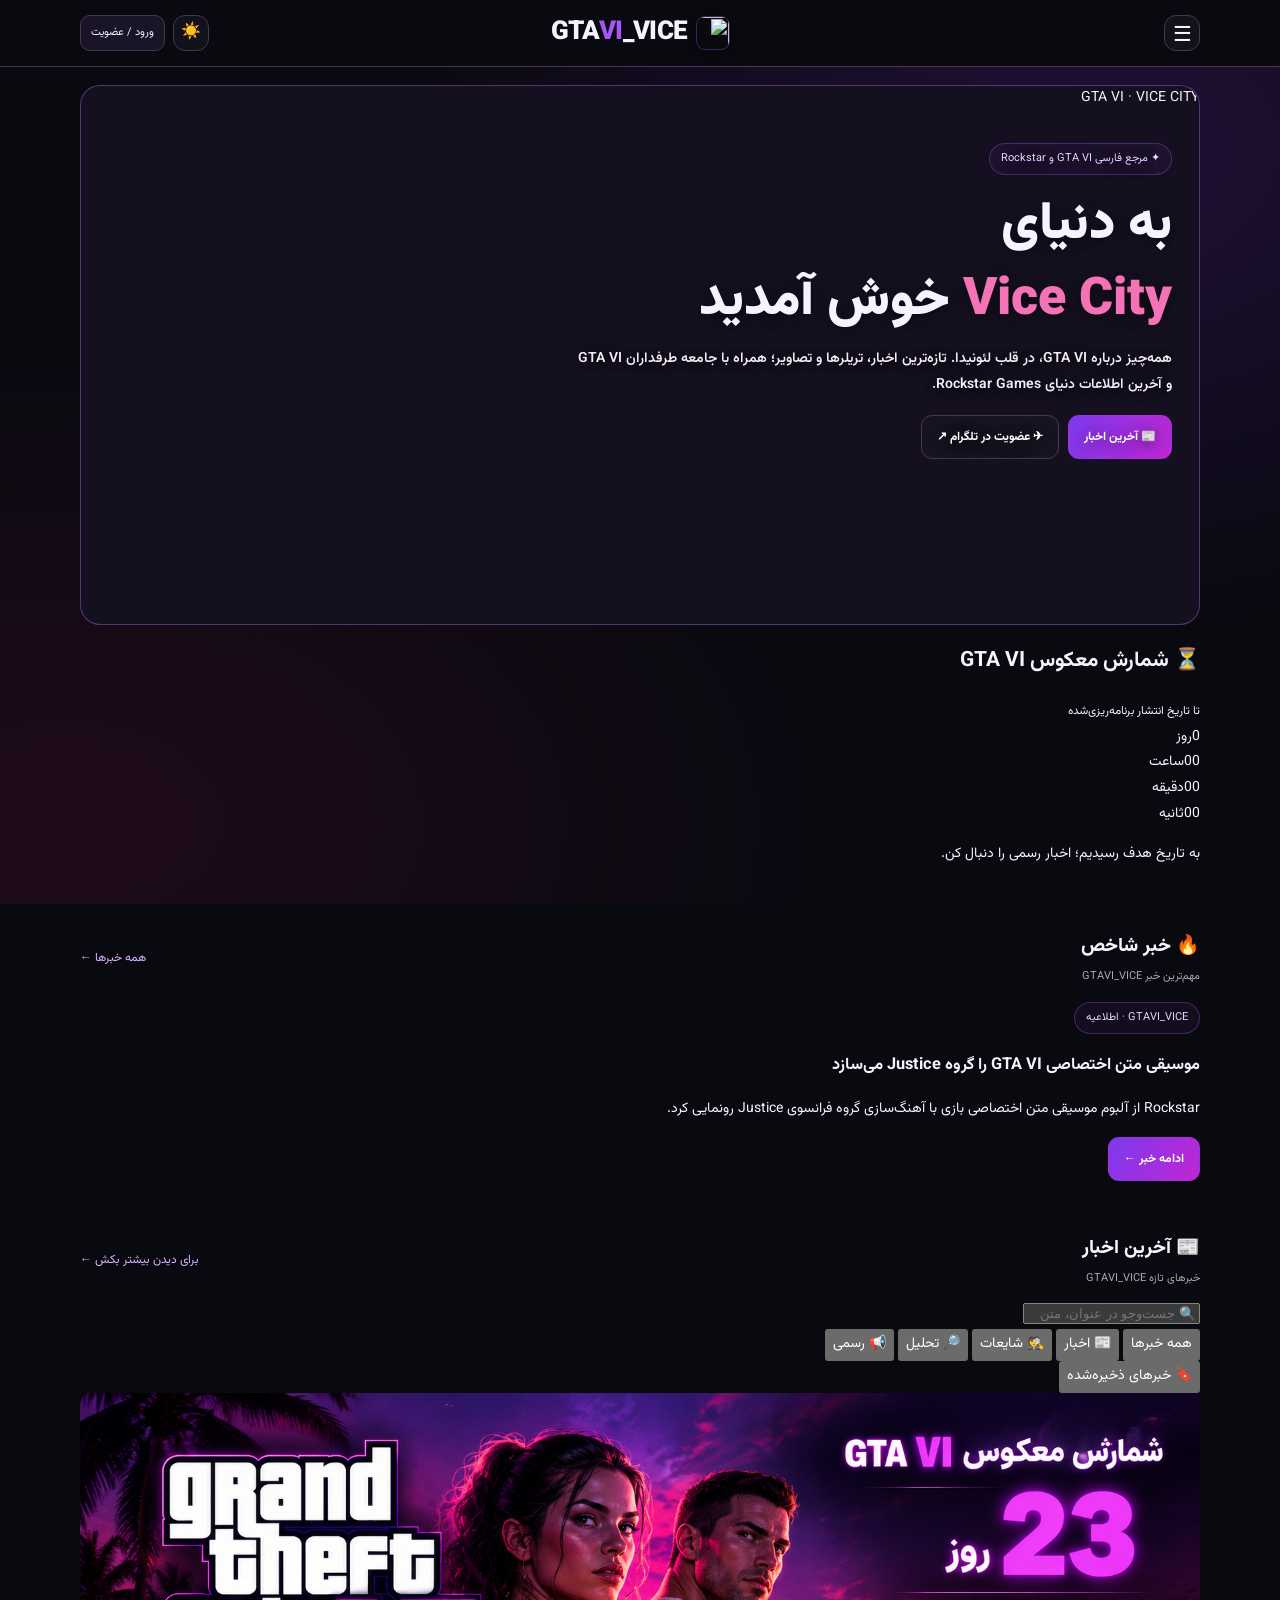
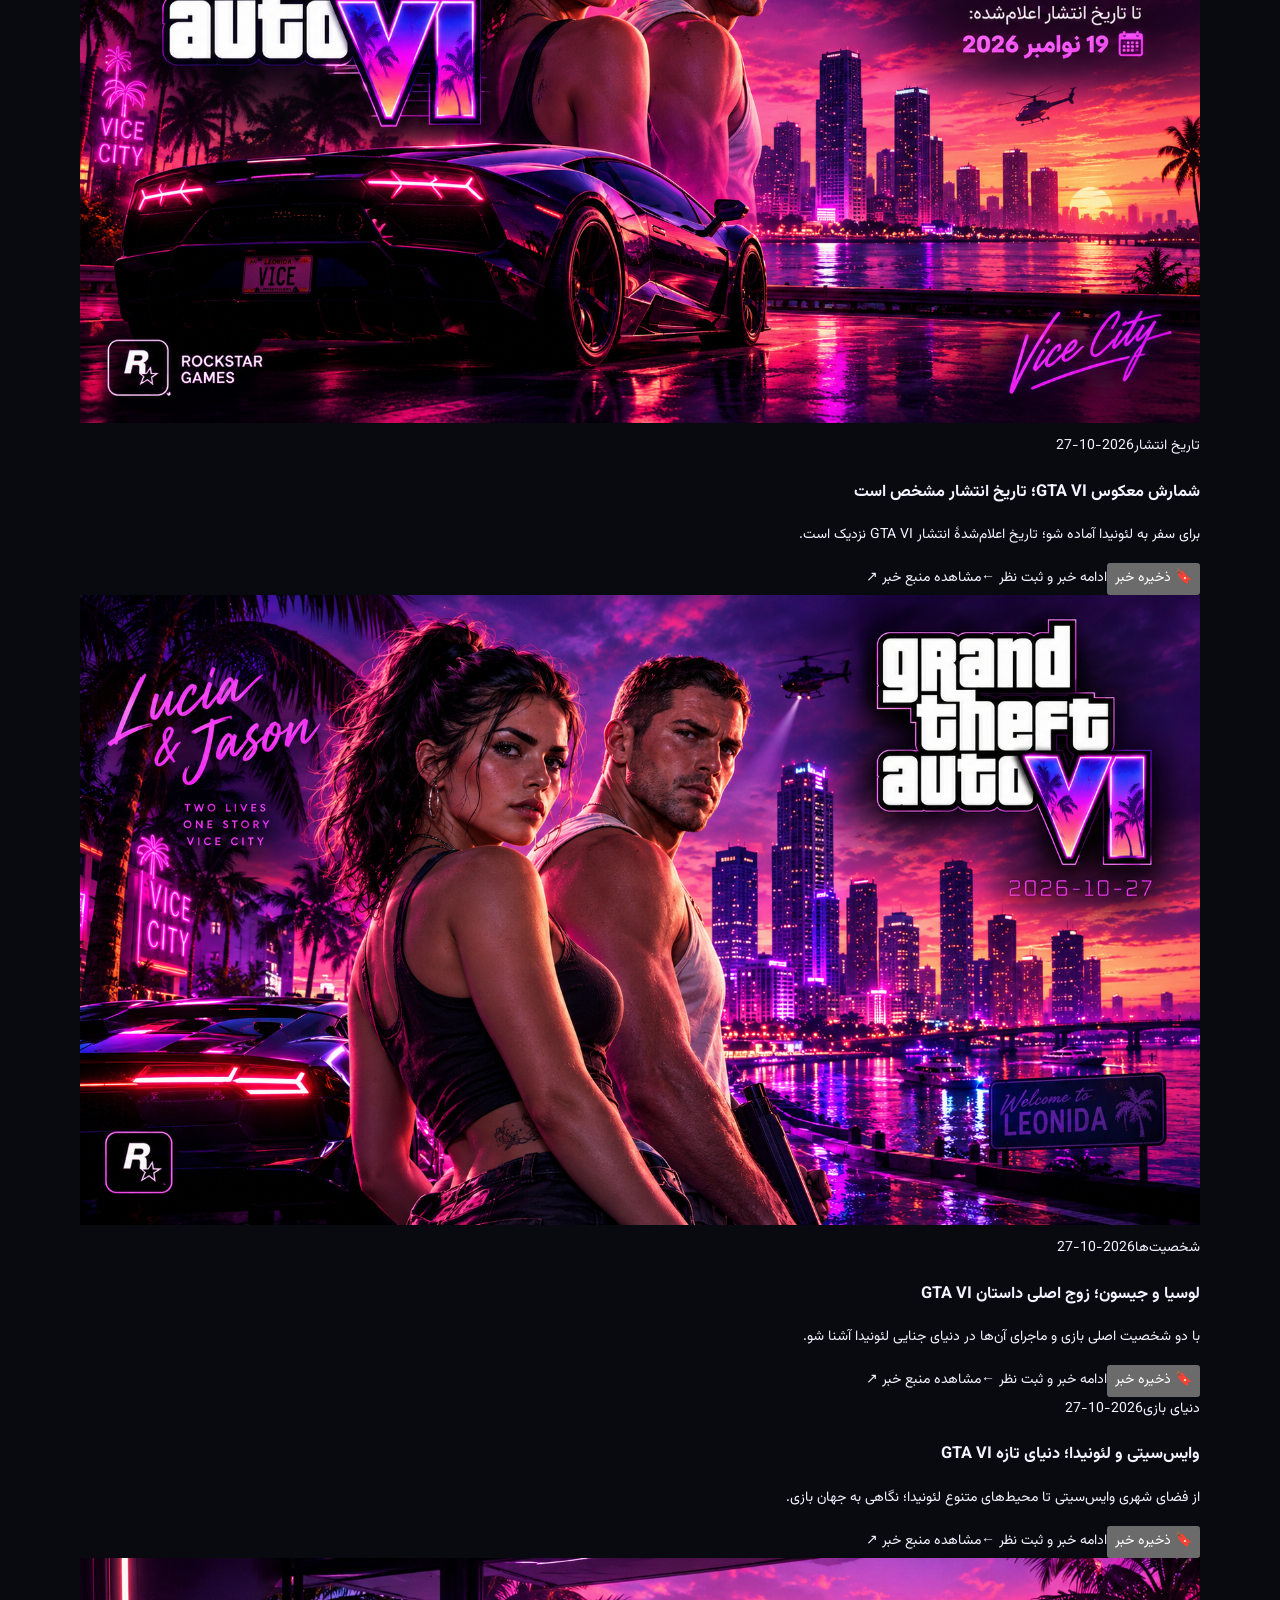
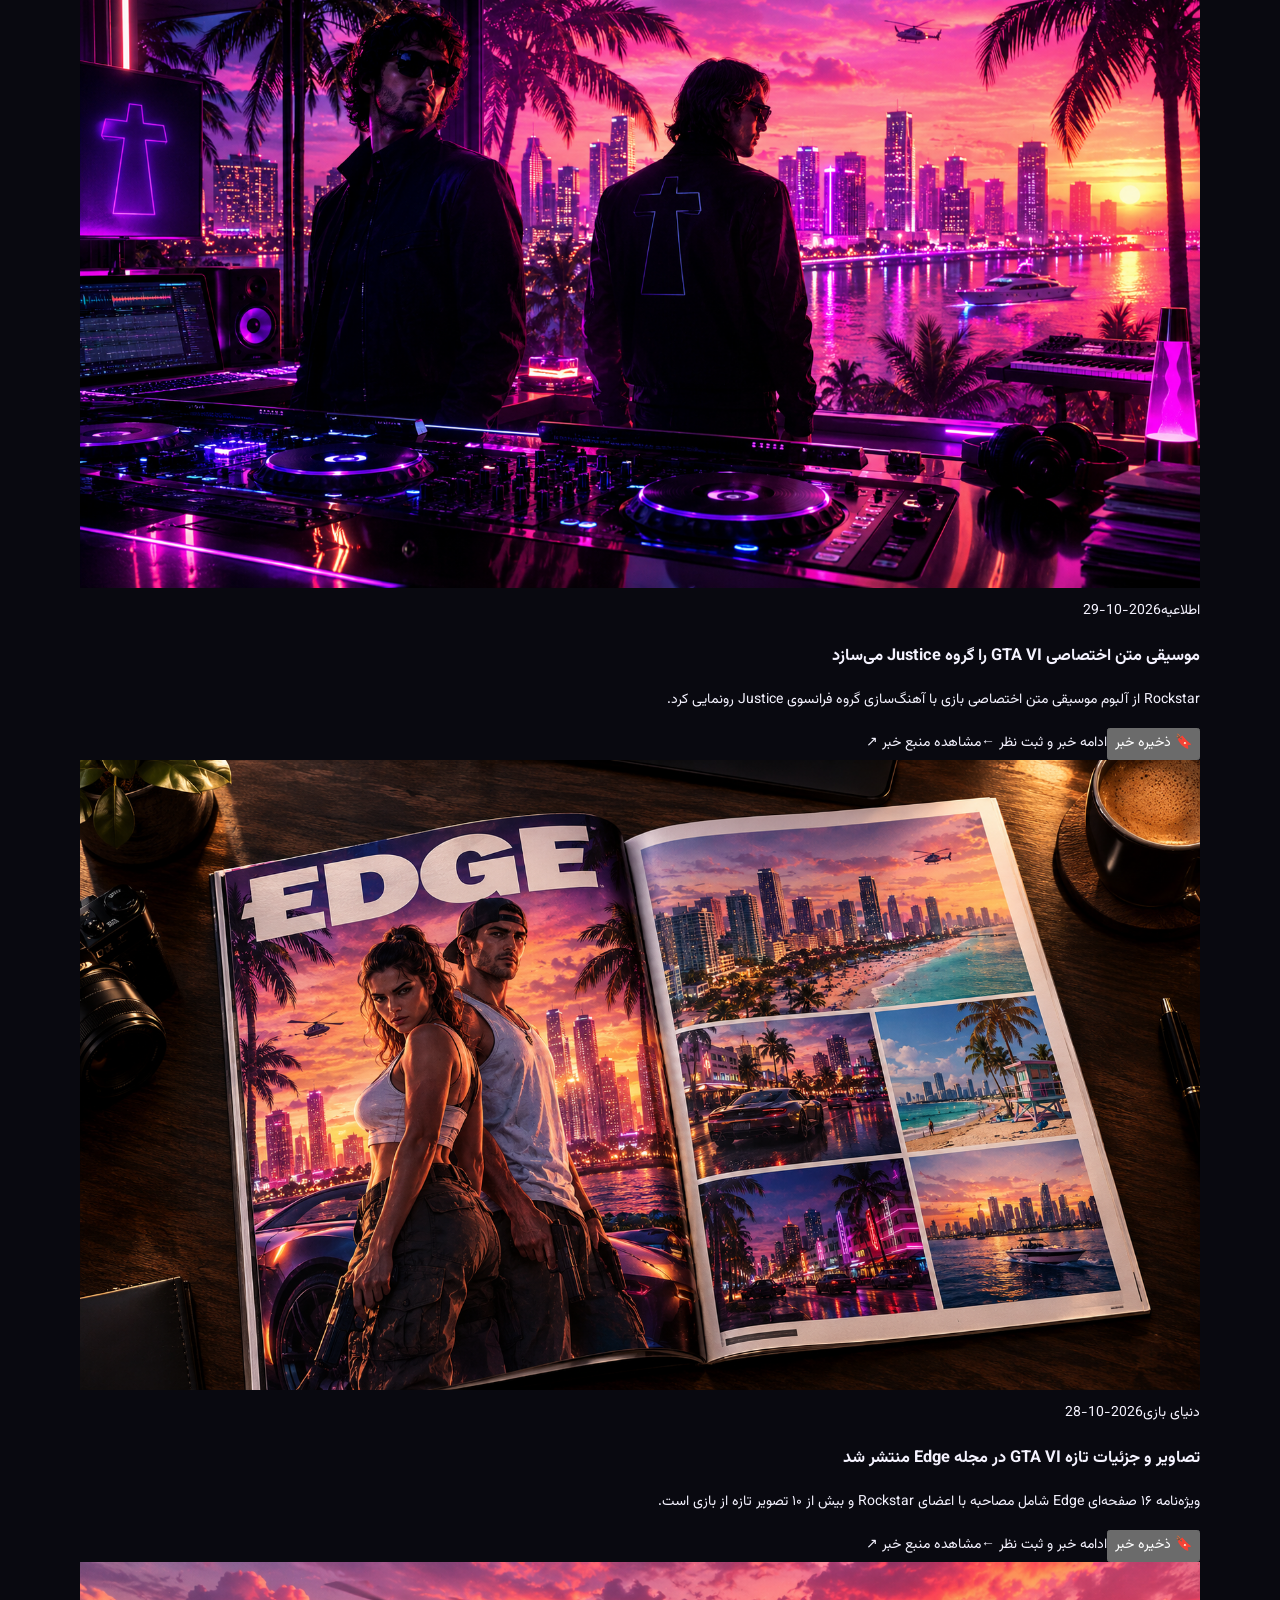
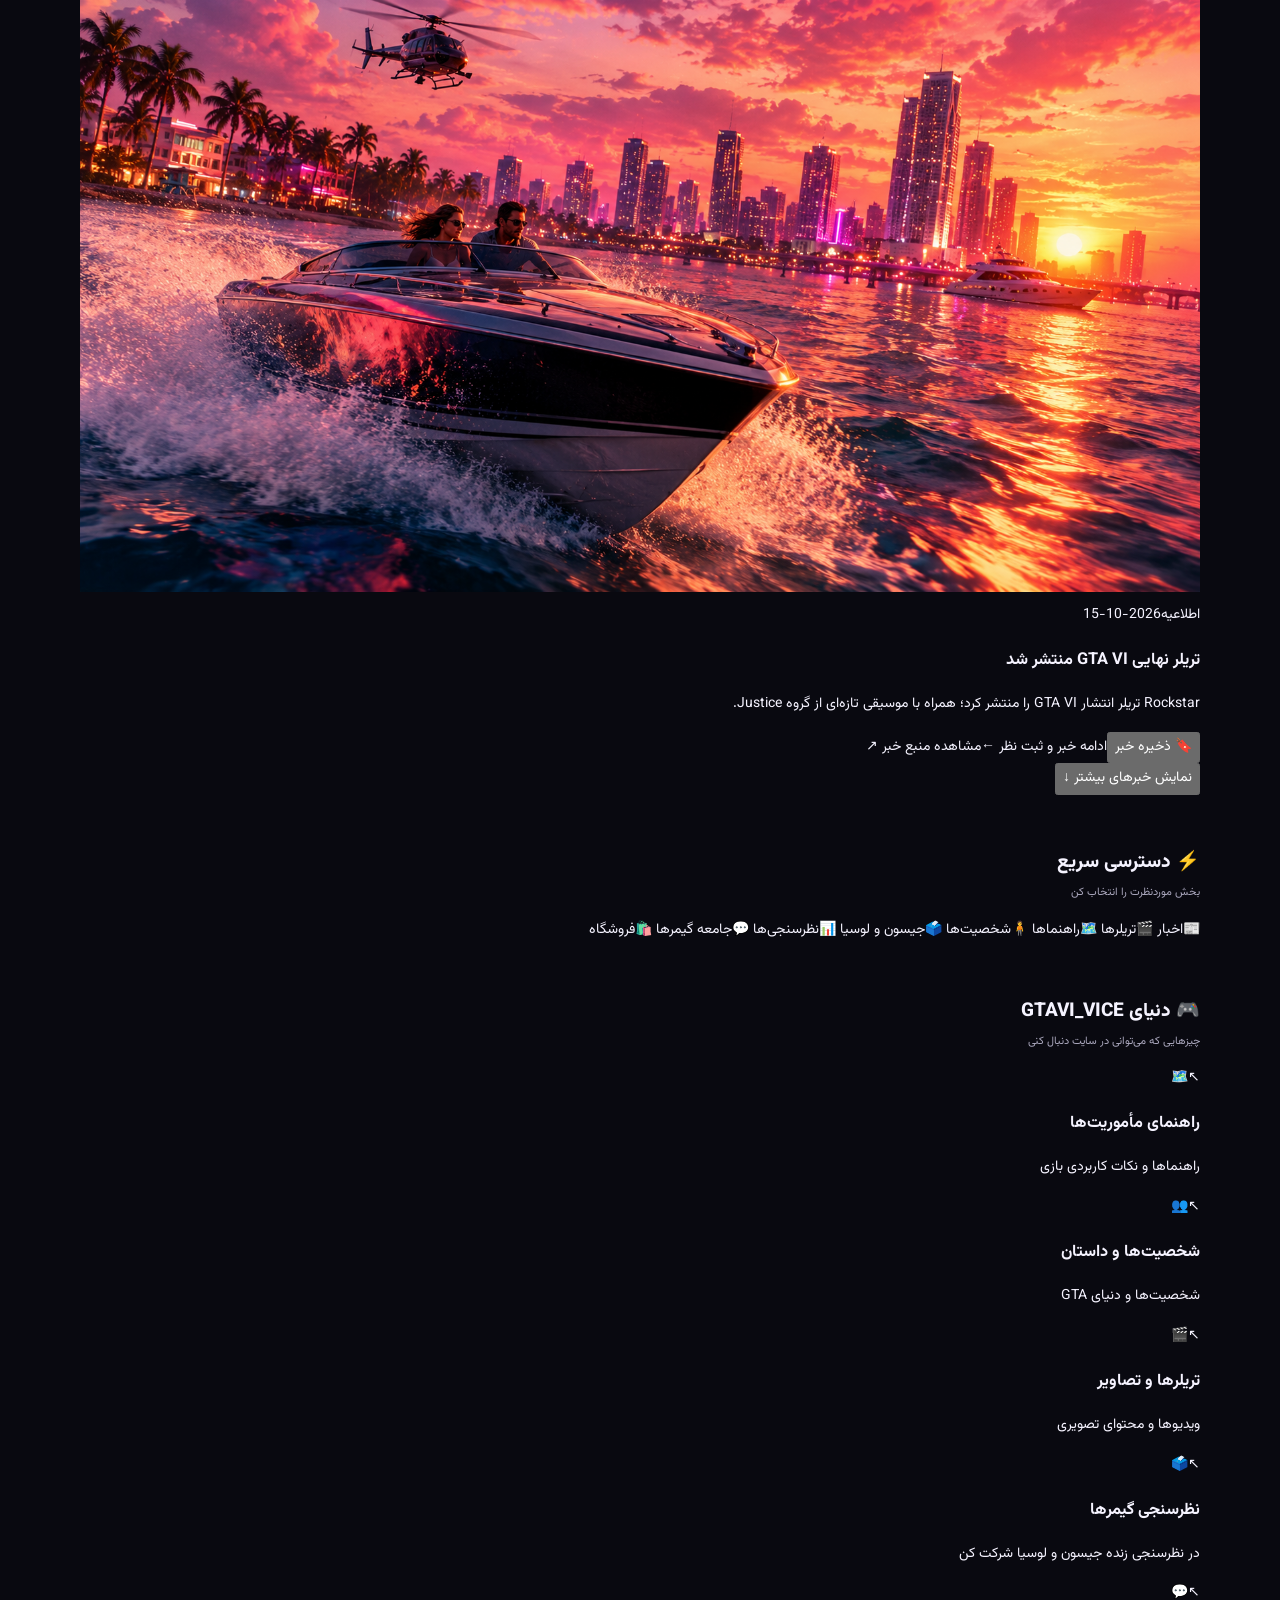
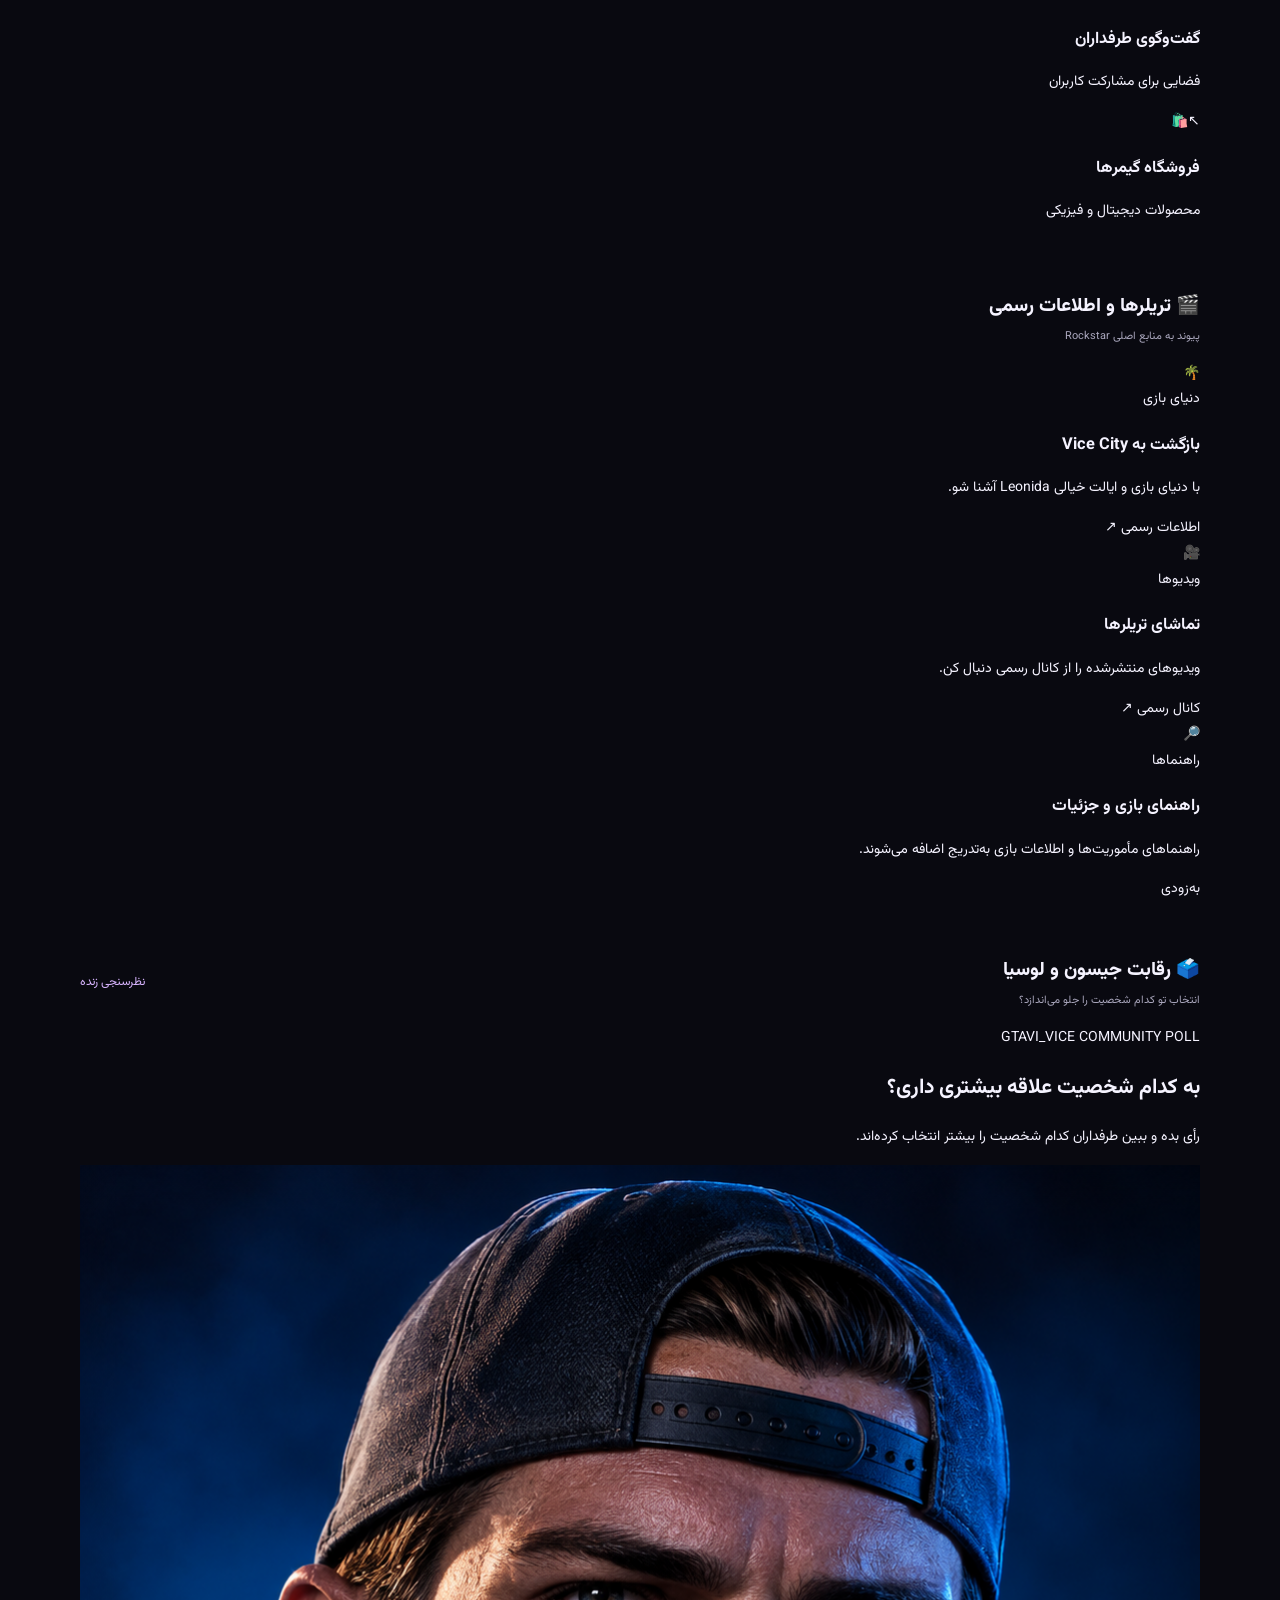
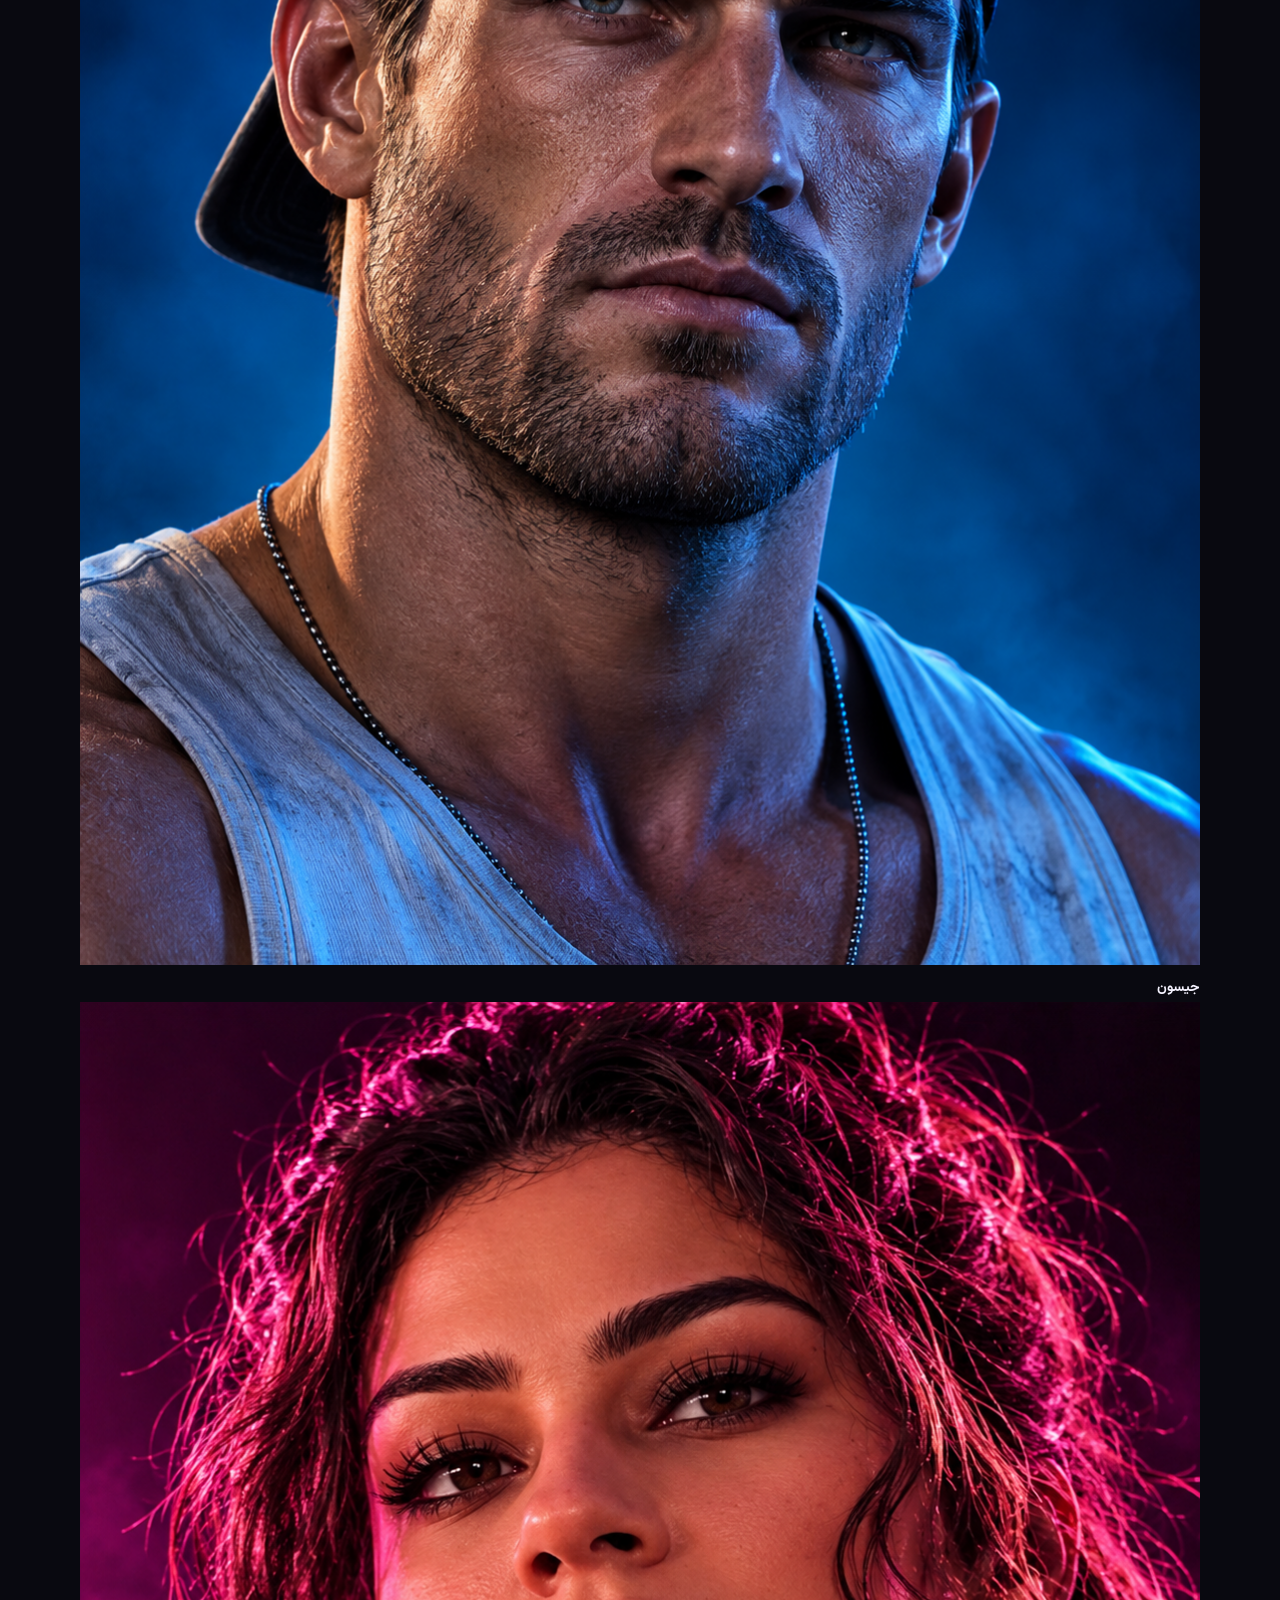
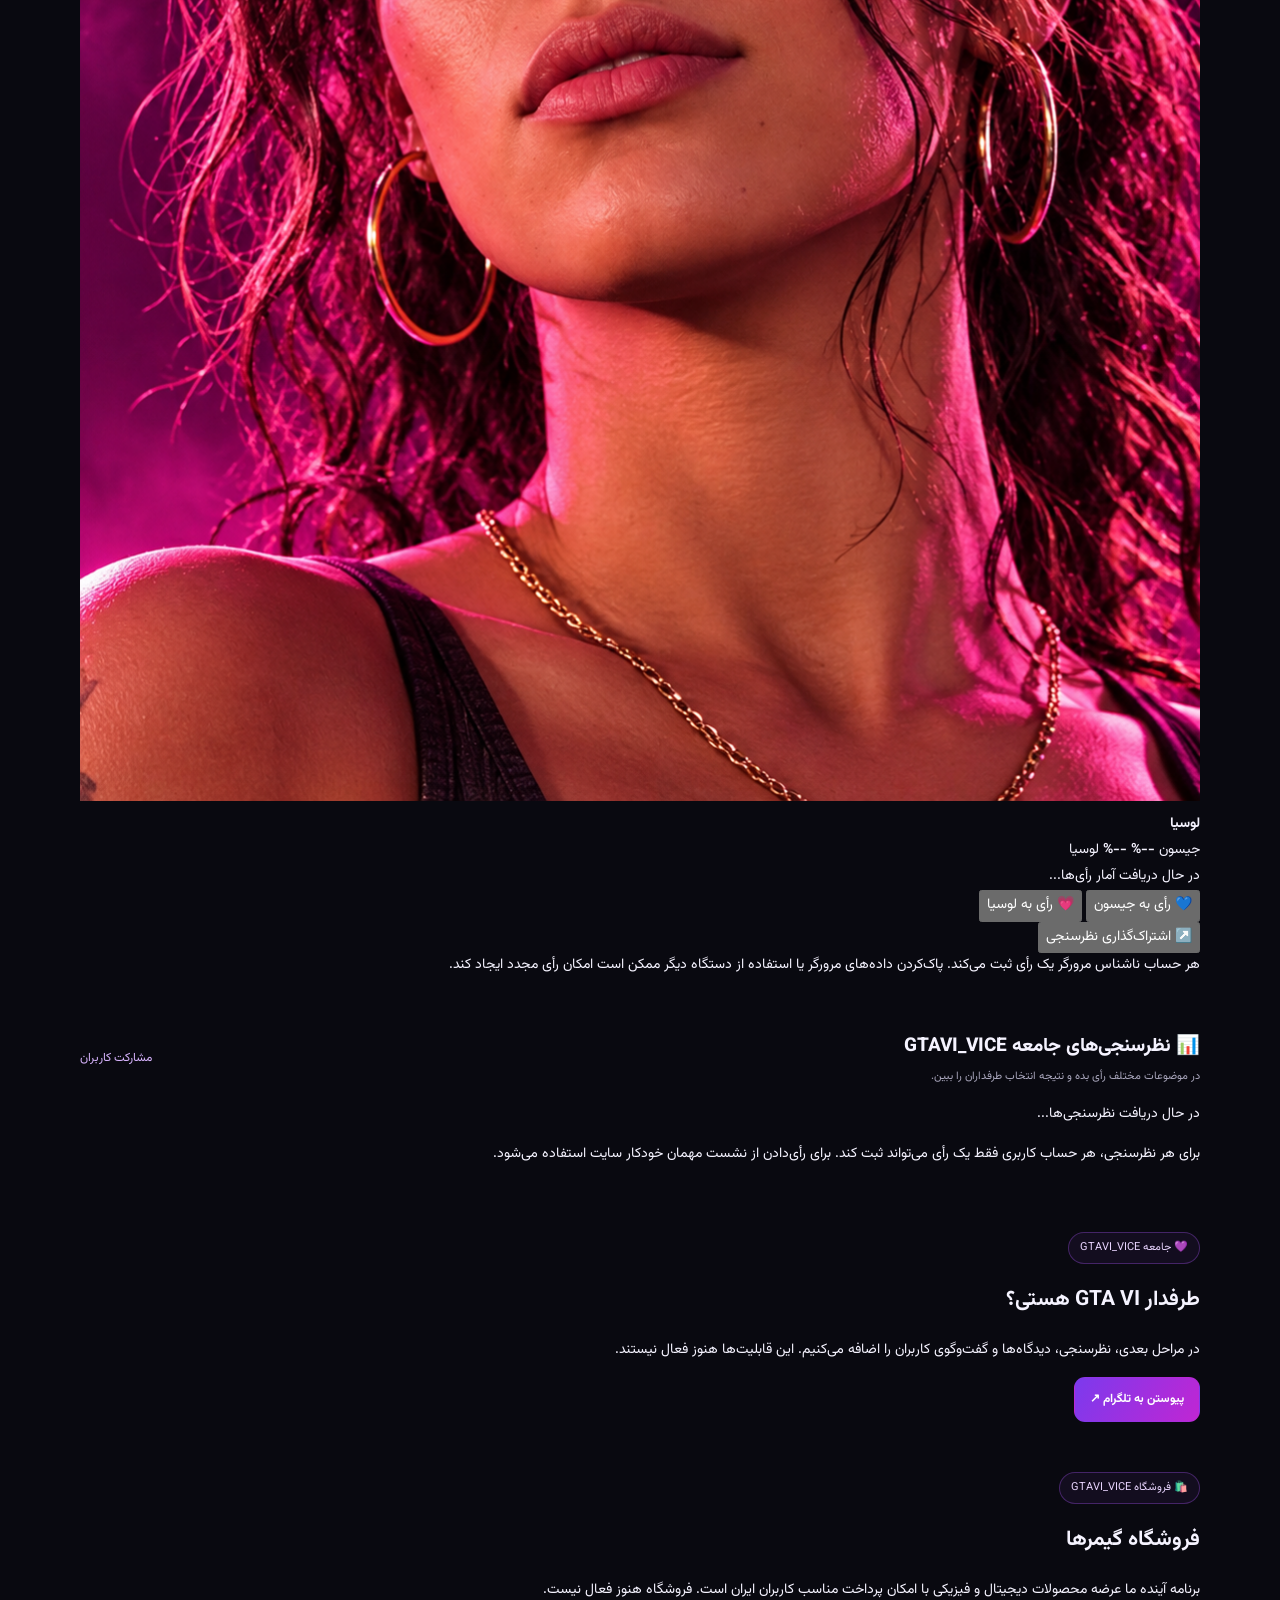
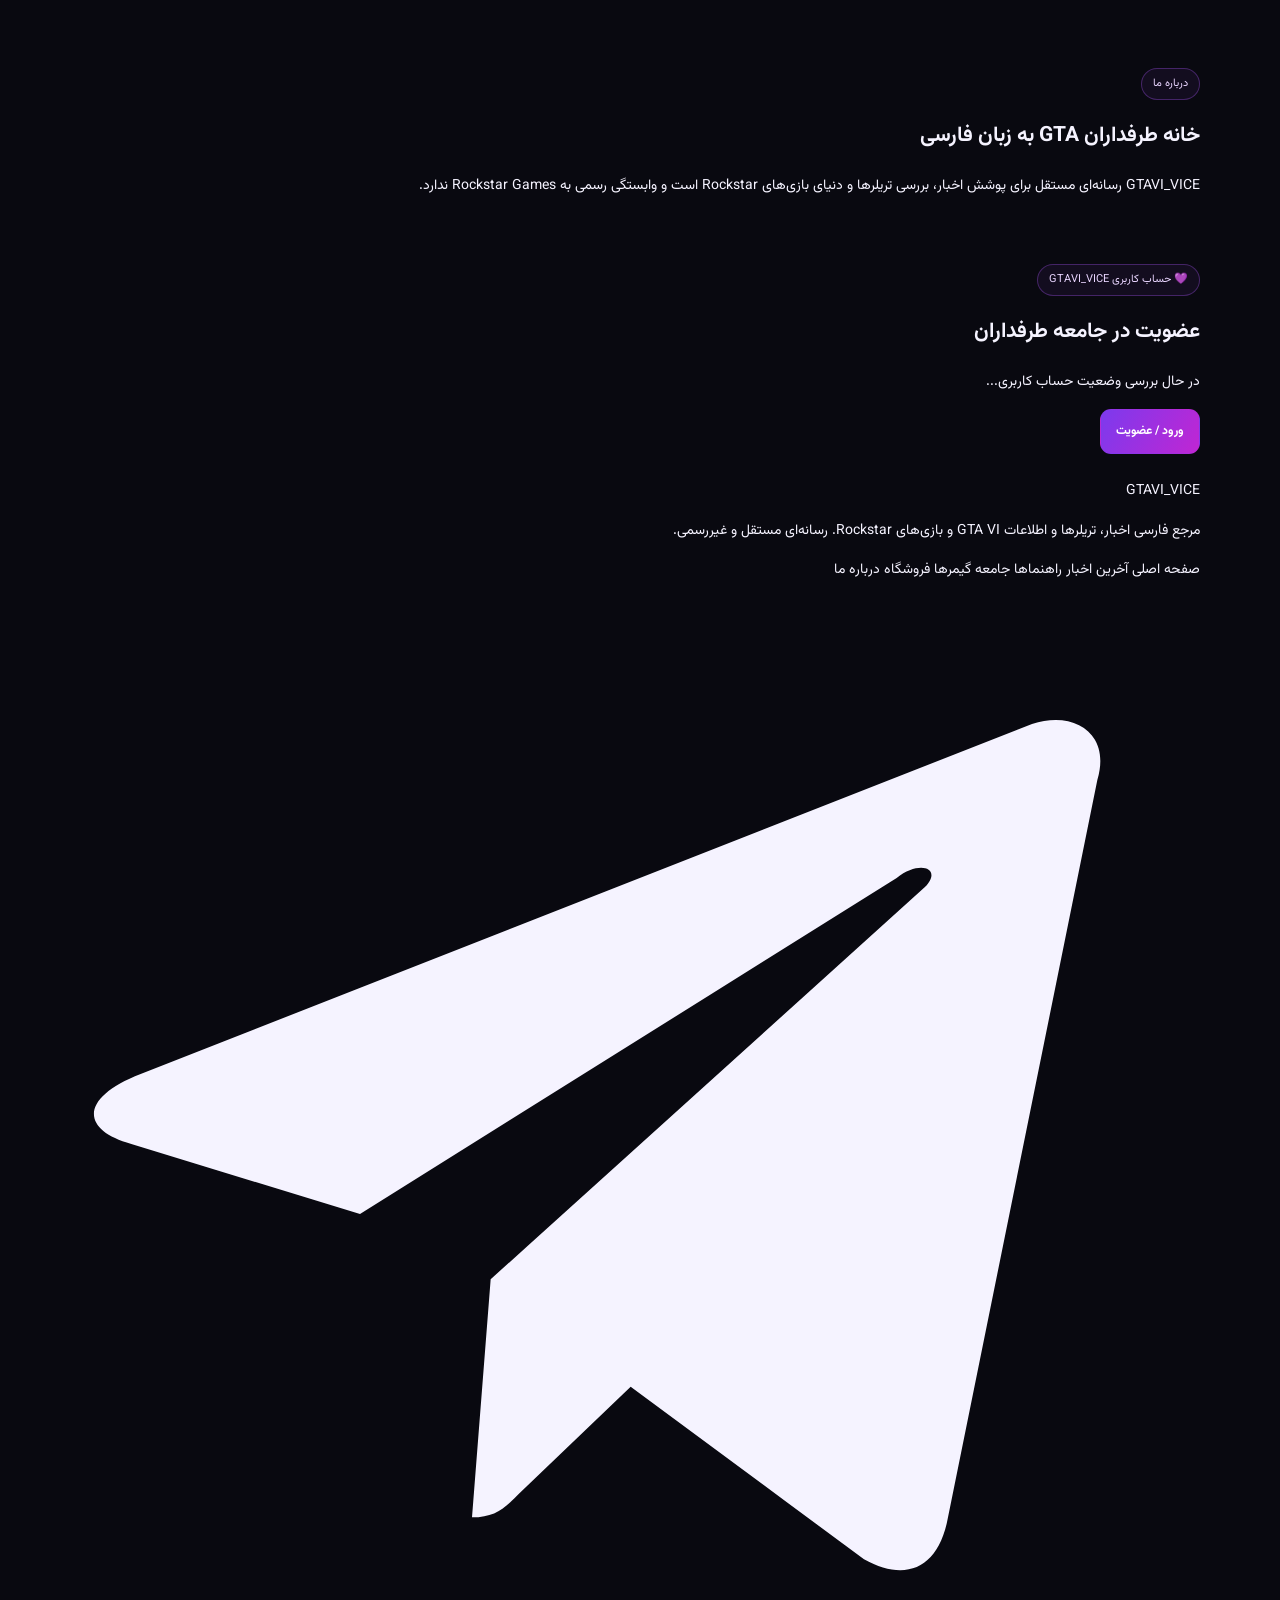
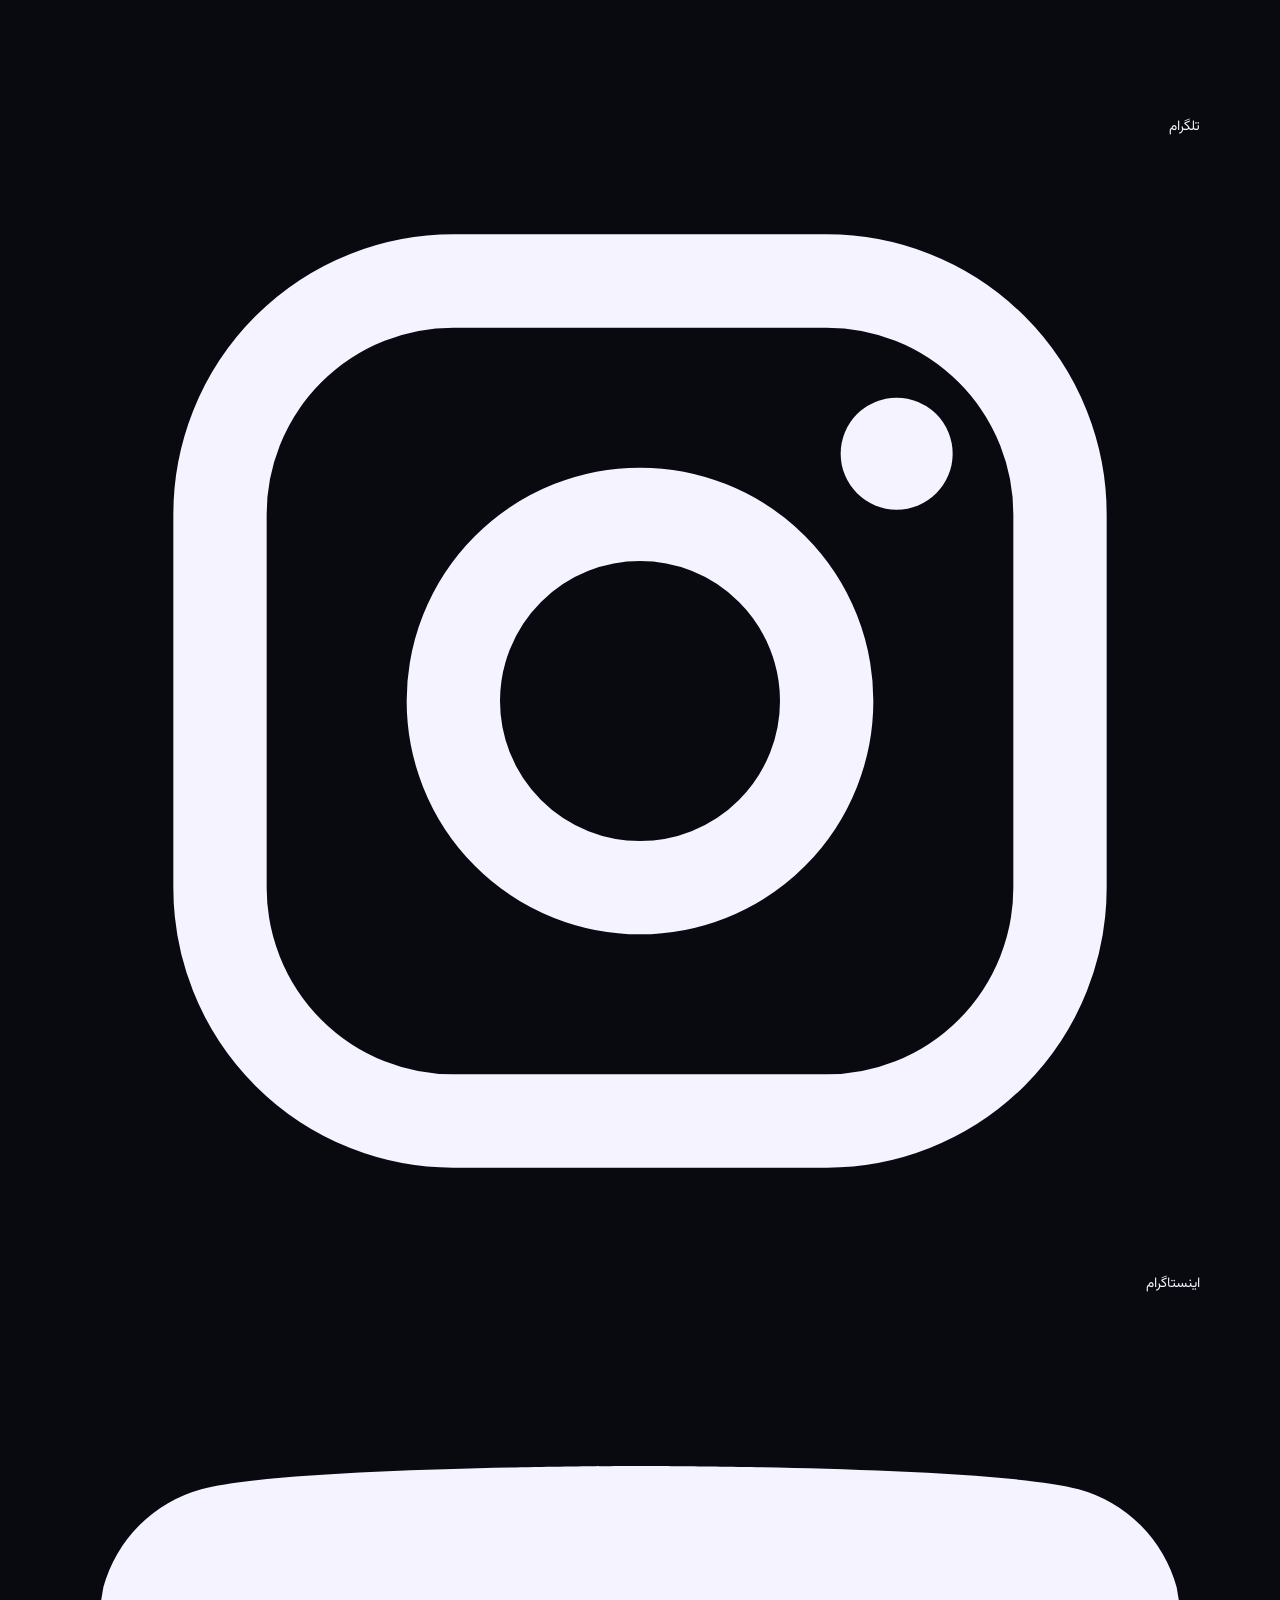
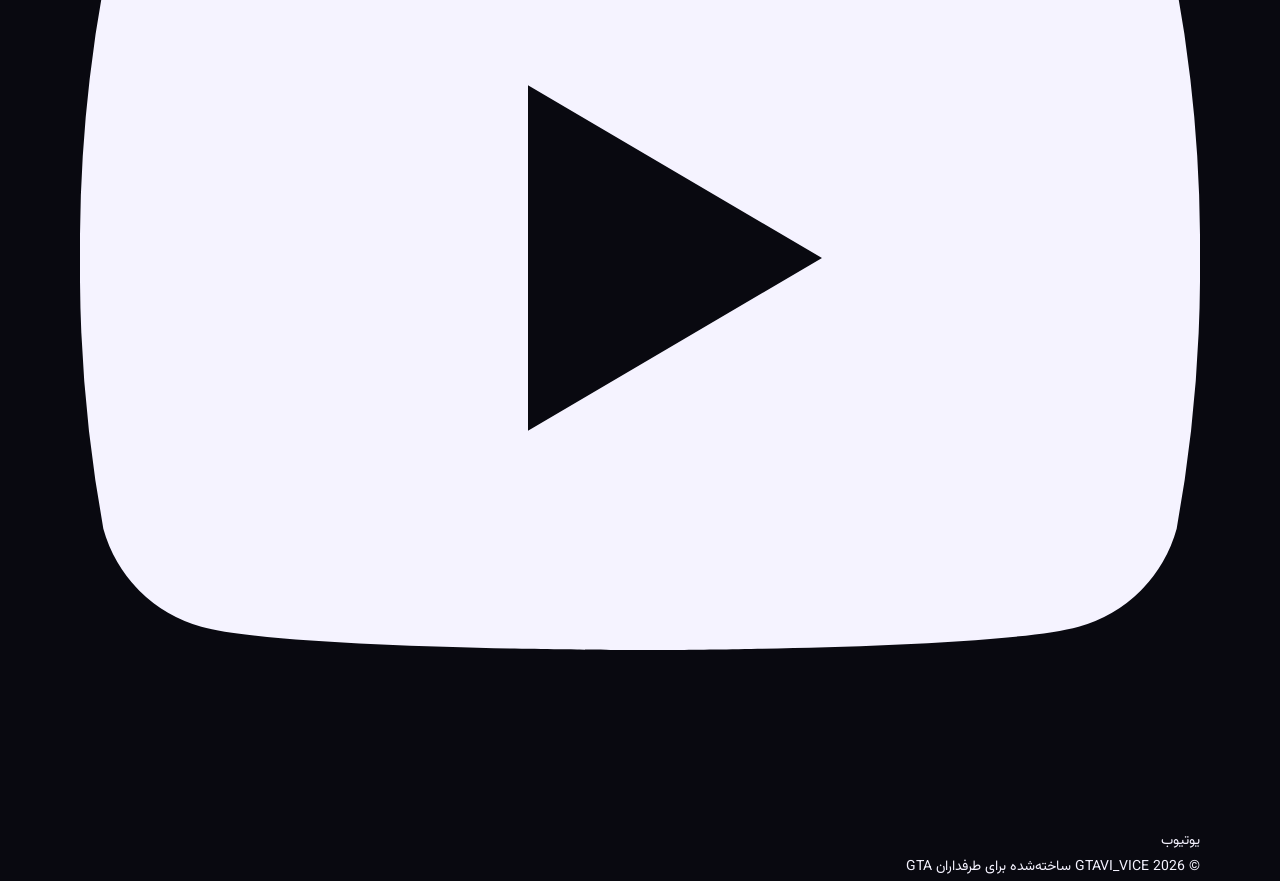
==== index.html @ 8d925429 "Fix CSS gradient syntax for hero-art after pseudo-element" ====
<!DOCTYPE html>
<html lang="fa" dir="rtl">
<head>
<meta charset="UTF-8">
<meta name="viewport" content="width=device-width, initial-scale=1">
<meta name="theme-color" content="#090910">

<title>GTAVI_VICE | مرجع فارسی GTA VI</title>
<meta name="description" content="اخبار GTA VI، تریلرها، تصاویر، راهنماها و تازه‌ترین اطلاعات Rockstar Games در GTAVI_VICE.">
<meta property="og:title" content="GTAVI_VICE | دنیای GTA VI">
<meta property="og:description" content="مرجع فارسی اخبار و اطلاعات GTA VI">
<meta property="og:type" content="website">

<link rel="preconnect" href="https://fonts.googleapis.com">
<link rel="preconnect" href="https://fonts.gstatic.com" crossorigin>
<link href="https://fonts.googleapis.com/css2?family=Vazirmatn:wght@400;500;600;700;800;900&display=swap" rel="stylesheet">

<style>
:root{
  color-scheme:dark;
  --bg:#090910;
  --panel:#12121d;
  --panel2:#191526;
  --purple:#a855f7;
  --purple2:#7c3aed;
  --pink:#f472b6;
  --text:#f5f3ff;
  --muted:#aaa7bd;
  --border:#49364f;
  --radius:18px;
}

:root[data-theme="light"]{
  color-scheme:light;
  --bg:#e9f8fa;
  --panel:#ffffff;
  --panel2:#dff1f4;
  --purple:#e65d9e;
  --purple2:#c83d87;
  --pink:#ff8b9c;
  --text:#193d4a;
  --muted:#587783;
  --border:#c7e2e8;
  --radius:18px;
}
*{box-sizing:border-box}
html{scroll-behavior:smooth;scroll-padding-top:85px}
body{
  margin:0;background:var(--bg);color:var(--text);
  font-family:"Vazirmatn",Tahoma,sans-serif;
  line-height:1.85;font-size:14px;
}
a{color:inherit;text-decoration:none}
button{font:inherit;cursor:pointer}
img{max-width:100%}
.container{width:min(1120px,92%);margin-inline:auto}
.muted{color:var(--muted)}
.purple{color:#d8b4fe}
.pink{color:var(--pink)}
.section{padding:25px 0}
.section-head{
  display:flex;align-items:center;justify-content:space-between;
  gap:12px;margin-bottom:14px
}
.section-head h2{font-size:19px;margin:0;font-weight:800}
.section-head p{margin:3px 0 0;color:var(--muted);font-size:11px}
.section-link{color:#d8b4fe;font-size:12px;white-space:nowrap}
.eyebrow{
  display:inline-flex;align-items:center;gap:7px;
  padding:5px 11px;border:1px solid #a855f755;
  border-radius:30px;background:#a855f711;
  color:#e9d5ff;font-size:11px
}
.btn{
  display:inline-flex;align-items:center;justify-content:center;
  gap:7px;padding:10px 15px;border:1px solid transparent;
  border-radius:11px;background:linear-gradient(120deg,#7c3aed,#c026d3);
  color:white;font-weight:700;font-size:12px
}
.btn.secondary{background:#171421;border-color:var(--border)}
.btn:hover,.quick-item:hover,.social:hover{border-color:var(--purple)}
:focus-visible{outline:2px solid var(--pink);outline-offset:3px}

/* Header */
.site-header{
  position:sticky;
  top:0;
  z-index:100;
  background:var(--bg);
  border-bottom:1px solid var(--border);
  backdrop-filter:blur(15px);
  -webkit-backdrop-filter:blur(15px);
}

.header-row{
  min-height:66px;
  display:grid;
  grid-template-columns:1fr auto 1fr;
  align-items:center;
  gap:8px;
}

.header-side{
  display:flex;
  align-items:center;
  gap:8px;
}

.header-side.right{
  justify-content:flex-start;
}

.header-side.left{
  justify-content:flex-end;
}

/* Header icon buttons */
.theme-toggle,
.icon-button{
  width:36px;
  height:36px;
  min-width:36px;
  flex:0 0 36px;
  padding:0;
  margin:0;
  display:flex;
  align-items:center;
  justify-content:center;
  line-height:1;
  text-align:center;
  border:1px solid var(--border);
  border-radius:12px;
  background:var(--panel);
  color:var(--text);
  cursor:pointer;
  appearance:none;
  -webkit-appearance:none;
  transition:background .2s,border-color .2s,transform .2s;
}

/* Theme icon */
.theme-toggle{
  font-size:16px;
}

/* Hamburger icon */
.icon-button{
  font-family:Arial,sans-serif;
  font-size:21px;
  font-weight:400;
}

/* Hover effect */
.theme-toggle:hover,
.icon-button:hover{
  border-color:var(--purple);
  transform:translateY(-2px);
}

/* Brand */
.brand{display:flex;align-items:center;gap:8px;
  font-size:clamp(17px,4.5vw,26px);
  font-weight:900;
  white-space:nowrap;
  letter-spacing:-.6px;
  color:var(--text);
}

.brand-word{color:var(--text)}
.brand-word span{color:var(--purple)}
.brand-mark{width:34px;height:34px;flex:0 0 34px;object-fit:cover;border-radius:9px;border:1px solid #a855f755;box-shadow:0 3px 12px #0004}

/* Join button */
.join-button{
  padding:7px 10px;
  border:1px solid var(--border);
  border-radius:10px;
  background:var(--panel2);
  color:var(--text);
  font-size:11px;
  white-space:nowrap;
}

/* Dropdown menu */
.menu-panel{
  display:none;
  padding:12px 0;
  border-top:1px solid var(--border);
  background:var(--panel);
}

.menu-panel.open{
  display:block;
}

.menu-links{
  display:grid;
  grid-template-columns:repeat(2,minmax(0,1fr));
  gap:8px;
}

.menu-links a{
  padding:9px 12px;
  border:1px solid var(--border);
  border-radius:10px;
  background:var(--panel2);
  color:var(--text);
  font-size:12px;
  transition:border-color .2s,background .2s;
}

.menu-links a:hover{
  border-color:var(--purple);
}
/* Hero: full-width artwork with Persian copy layered over the image */
.hero{position:relative;overflow:hidden;padding:18px 0 22px;background:radial-gradient(ellipse at 85% 10%,#7928ca35,transparent 45%),radial-gradient(ellipse at 5% 90%,#be185d20,transparent 45%)}
.hero-layout{position:relative;display:block;min-height:clamp(390px,43vw,540px)}
.hero-copy{position:relative;z-index:2;width:min(58%,640px);min-width:0;margin-right:0;padding:58px 28px 58px 14px;text-shadow:0 2px 14px #0008}
.hero h1{font-size:clamp(29px,7vw,52px);line-height:1.45;margin:13px 0 8px;font-weight:900}
.hero h1 span{color:var(--pink)}
.hero-description{max-width:600px;color:#f1edf7;font-size:14px;font-weight:600;margin:0;text-shadow:0 2px 10px #000}
.hero-actions{display:flex;flex-wrap:wrap;gap:9px;margin-top:16px}
.hero-art{position:absolute;z-index:0;inset:0;min-height:100%;overflow:hidden;border:1px solid #9b65c877;border-radius:20px;background:#15101f url("./hero-vice-city.png") center 38%/cover no-repeat}
.hero-art:after{content:"";position:absolute;inset:0;background:linear-gradient(to left,#090910c9 0%,#09091095 30%,#09091035 62%,#09091008 100%),linear-gradient(0deg,#09091045 0%,transparent 48%)
.hero-art-label{position:absolute;z-index:1;left:16px;bottom:12px;font-weight:800;font-size:12px;color:#fff;text-shadow:0 2px 10px #000}
  /* Countdown */
.countdown{
  margin-top:19px;padding:15px;border:1px solid #a855f755;
  border-radius:16px;background:linear-gradient(135deg,#191226,#101019)
}
.countdown-top{display:flex;justify-content:space-between;align-items:center;gap:10px}
.countdown-title{font-size:15px;font-weight:800;margin:0}
.countdown-top small{font-size:10px;color:var(--muted)}
.countdown-grid{display:grid;grid-template-columns:repeat(4,minmax(0,1fr));gap:7px;margin-top:12px}
.countdown-item{padding:8px 2px;border:1px solid #a855f72b;border-radius:10px;background:#21152f;text-align:center}
.countdown-number{display:block;color:#e9b5ff;font-size:clamp(21px,5vw,29px);font-weight:900;direction:ltr;line-height:1.4}
.countdown-label{font-size:10px;color:#c4bdd3}
.countdown-status{margin:9px 0 0;color:var(--muted);font-size:10px}

/* Featured news */
.featured-news{
  display:grid;grid-template-columns:1fr;overflow:hidden;
  border:1px solid var(--border);border-radius:var(--radius);
  background:linear-gradient(135deg,#191326,#11111a)
}
.featured-image{
  min-height:185px;background:
    linear-gradient(0deg,#09091045,transparent),
    url("./@GTAVI_VICE.png") center/cover no-repeat
}
.featured-body{padding:16px}
.featured-body h3{font-size:19px;line-height:1.7;margin:8px 0}
.featured-body p{font-size:12px;color:var(--muted);margin:0}
.featured-body .btn{margin-top:13px}

/* News carousel */
.news-track,.quick-track{
  display:flex;flex-flow:row nowrap;gap:12px;overflow-x:auto;
  overflow-y:hidden;padding:4px 2px 14px;
  scroll-snap-type:x mandatory;-webkit-overflow-scrolling:touch;
  scrollbar-width:thin;scrollbar-color:var(--purple) var(--panel)
}
.news-card{
  flex:0 0 76%;min-width:0;overflow:hidden;scroll-snap-align:start;
  border:1px solid #57435f;border-radius:15px;background:radial-gradient(ellipse at 90% 0%,#a855f710,transparent 55%),var(--panel);
  display:flex;flex-direction:column
}
.news-image{
  display:block;width:100%;height:142px;object-fit:cover;background:var(--panel2)
}
.news-content{display:flex;flex-direction:column;align-items:flex-start;gap:6px;padding:11px 12px;flex:1}
.news-category{color:#d8b4fe;font-size:10px;font-weight:800}
.news-card time{color:var(--muted);font-size:10px}
.news-card h3{font-size:14px;line-height:1.8;margin:0}
.news-card p{font-size:12px;line-height:1.85;color:#e0dce8;font-weight:600;margin:0}
.news-card .news-source{margin-top:auto;padding-top:8px;color:var(--pink);font-size:11px}
.news-card:hover{border-color:var(--purple)}
.news-error{color:var(--muted);font-size:12px;padding:12px}


:root[data-theme="light"] .news-card p{color:#365763;font-weight:600}
:root[data-theme="light"] .news-card{border-color:#d69ac2;background:linear-gradient(145deg,#fff,#fdf4fa)}
:root[data-theme="light"] .quick-item{border-color:#d69ac2}

/* News category filters */
.news-filters{
  display:flex;
  flex-wrap:nowrap;
  gap:8px;
  overflow-x:auto;
  padding:5px 2px 13px;
  margin:0 0 8px;
  scrollbar-width:none;
  -webkit-overflow-scrolling:touch;
}
.news-filters::-webkit-scrollbar{display:none}

.news-filter{
  flex:0 0 auto;
  padding:7px 14px;
  border:1px solid #332943;
  border-radius:30px;
  background:linear-gradient(145deg,#171421,#111019);
  color:#c9c2d5;
  font-size:11px;
  font-weight:700;
  white-space:nowrap;
  transition:all .2s ease;
}

.news-filter:hover{
  border-color:#a855f7;
  color:#fff;
}

.news-filter.active{
  color:#fff;
  border-color:#a855f7;
  background:linear-gradient(120deg,#7c3aed,#a855f7);
  box-shadow:0 4px 14px #7c3aed35;
}
  
/* Quick access */
.quick-item{
  flex:0 0 94px;min-height:88px;display:flex;flex-direction:column;
  align-items:center;justify-content:center;gap:5px;scroll-snap-align:start;
  border:1px solid #57435f;border-radius:14px;background:radial-gradient(ellipse at 50% 0%,#a855f714,transparent 75%),var(--panel);
  text-align:center;font-size:11px;transition:border-color .2s
}
.quick-symbol{font-size:29px;line-height:1.35}

/* Main feature cards */
.cards-grid{display:grid;grid-template-columns:repeat(2,minmax(0,1fr));gap:11px}
.big-card{
  min-width:0;min-height:145px;position:relative;overflow:hidden;
  display:flex;flex-direction:column;justify-content:flex-end;
  padding:14px;border:1px solid var(--border);border-radius:16px;
  background:radial-gradient(ellipse at 80% 10%,#a855f72b,transparent 55%),linear-gradient(145deg,#1c1728,#11111a);
  transition:transform .2s,border-color .2s
}
.big-card:hover{transform:translateY(-2px);border-color:var(--purple)}
.big-icon{font-size:27px;margin-bottom:5px}
.big-card h3{font-size:14px;margin:0 0 4px}
.big-card p{font-size:10px;color:var(--muted);margin:0}
.big-card .card-arrow{position:absolute;left:12px;top:12px;color:#d8b4fe;font-size:18px}

/* Content sections */
.content-grid{display:grid;grid-template-columns:1fr;gap:12px}
.content-card{
  overflow:hidden;border:1px solid var(--border);border-radius:15px;
  background:var(--panel)
}
.content-art{
  min-height:110px;display:flex;align-items:center;justify-content:center;
  background:radial-gradient(ellipse at 50% 110%,#c026d344,transparent 60%),linear-gradient(135deg,#21152f,#11111c)
}
.content-art span{font-size:39px}
.content-body{padding:14px}
.tag{color:#d8b4fe;font-size:10px}
.content-body h3{font-size:15px;margin:5px 0}
.content-body p{font-size:12px;color:var(--muted);margin:0}
.read-link{display:inline-block;margin-top:10px;color:var(--pink);font-size:11px}
.feature-panel{
  padding:19px;border:1px solid var(--border);border-radius:17px;
  background:linear-gradient(120deg,#191326,#101019)
}
.feature-panel h2{font-size:19px;margin:10px 0 5px}
.feature-panel p{color:var(--muted);font-size:12px;margin:0}
.feature-panel .btn{margin-top:13px}

/* Footer */
.site-footer{margin-top:24px;padding:24px 0 18px;border-top:1px solid var(--border);background:#0d0c15}
.footer-brand{font-size:20px;font-weight:900}
.footer-brand span{color:var(--purple)}
.footer-description{max-width:550px;color:var(--muted);font-size:11px;margin:6px 0 16px}
.footer-links{display:flex;flex-wrap:wrap;gap:9px 17px;margin-bottom:16px}
.footer-links a{font-size:11px;color:#d8d2e5}
.footer-social{display:flex;flex-wrap:wrap;gap:8px}
.footer-social a{display:inline-flex;align-items:center;gap:9px;padding:6px 8px;border:0;border-radius:10px;background:transparent;color:var(--text);font-size:12px;font-weight:700;transition:transform .2s,opacity .2s}
.footer-social a:hover{transform:translateY(-2px);opacity:.9}
.social-mark{width:29px;height:29px;display:inline-block;flex:0 0 29px;padding:6px;color:#fff}
.social-link.telegram .social-mark{background:#229ED9;border-radius:50%}
.social-link.instagram .social-mark{background:linear-gradient(135deg,#833AB4 0%,#C13584 48%,#FCAF45 100%);border-radius:9px}
.social-link.youtube .social-mark{background:#FF0033;border-radius:8px;padding:5px}
.footer-bottom{
  display:flex;flex-wrap:wrap;justify-content:space-between;gap:7px;
  border-top:1px solid var(--border);padding-top:13px;margin-top:18px;
  color:var(--muted);font-size:10px
}
  
@media(min-width:600px){
  .hero-layout{min-height:clamp(420px,42vw,540px)}
  .hero-copy{width:min(58%,640px);padding-top:64px;padding-bottom:64px}
  .featured-news{grid-template-columns:1fr 1fr}
  .featured-image{min-height:240px}
  .news-card{flex-basis:270px}
  .content-grid{grid-template-columns:repeat(3,minmax(0,1fr))}
  .cards-grid{grid-template-columns:repeat(3,minmax(0,1fr))}
  .social-grid{grid-template-columns:repeat(3,minmax(0,1fr))}
}

@media(max-width:599px){
  .hero-layout{min-height:490px}
  .hero-copy{width:100%;padding:42px 18px 76px}
  .hero-art{background-position:35% center}
  .hero-art:after{
    background:linear-gradient(0deg,#090910c9 0%,#09091080 43%,#09091025 78%,#09091008 100%)
  }
  .hero-description{font-size:13px;line-height:2}
}
@media(max-width:380px){
  .brand{font-size:16px}
  .join-button{font-size:10px;padding:6px}
  .icon-button{width:35px;height:35px}
  .hero h1{font-size:28px}
  .countdown{padding:11px}
  .countdown-label{font-size:9px}
}
@media(prefers-reduced-motion:reduce){
  html{scroll-behavior:auto}
  *,*::before,*::after{transition:none!important}
}
/* Light Theme - Countdown */
:root[data-theme="light"] .countdown{
  background:linear-gradient(135deg,#ffffff,#f5eafa);
  border-color:#d9b8ed;
}

:root[data-theme="light"] .countdown-item{
  background:#ffffff;
  border-color:#e4c9f3;
}

:root[data-theme="light"] .countdown-number{
  color:#8535b8;
}

:root[data-theme="light"] .countdown-label{
  color:#59476a;
}

/* Light Theme - Featured News */
:root[data-theme="light"] .featured-news{
  background:linear-gradient(135deg,#ffffff,#f5eafa);
  border-color:#e2c9ef;
}

:root[data-theme="light"] .featured-image{
  background:
    linear-gradient(0deg,#193d4a30,transparent),
    url("./@GTAVI_VICE.jpg") center/cover no-repeat;
}

:root[data-theme="light"] .featured-body p{
  color:#587783;
}
  
/* Light Theme - Quick Access */
:root[data-theme="light"] .quick-item{
  background:#ffffff;
  border-color:#c7e2e8;
  color:#193d4a;
}

/* Light Theme - Main Feature Cards */
:root[data-theme="light"] .big-card{
  background:
    radial-gradient(ellipse at 80% 10%,#e65d9e22,transparent 55%),
    linear-gradient(145deg,#ffffff,#eaf5f7);
  border-color:#c7e2e8;
  color:#193d4a;
}

:root[data-theme="light"] .big-card p{
  color:#587783;
}

:root[data-theme="light"] .big-card .card-arrow{
  color:#c83d87;
}

/* Light Theme - Content Cards */
:root[data-theme="light"] .content-card{
  background:#ffffff;
  border-color:#c7e2e8;
}

:root[data-theme="light"] .content-art{
  background:
    radial-gradient(ellipse at 50% 110%,#e65d9e30,transparent 60%),
    linear-gradient(135deg,#f9eaf3,#e8f5f7);
}

:root[data-theme="light"] .tag{
  color:#a52f72;
}

:root[data-theme="light"] .content-body p{
  color:#587783;
}

:root[data-theme="light"] .read-link{
  color:#c83d87;
}

/* Light Theme - Feature Panel */
:root[data-theme="light"] .feature-panel{
  background:linear-gradient(120deg,#ffffff,#f5eaf3);
  border-color:#c7e2e8;
}

:root[data-theme="light"] .feature-panel p{
  color:#587783;
}

/* Light Theme - Footer */
:root[data-theme="light"] .site-footer{
  background:#dff1f4;
  border-color:#c7e2e8;
}

:root[data-theme="light"] .footer-links a{
  color:#193d4a;
}

:root[data-theme="light"] .footer-social a{background:transparent;border-color:transparent;color:#193d4a}
/* Live News Search */
.news-search{
  margin:18px 0 12px;
}
.news-search input{
  width:100%;
  min-height:46px;
  padding:12px 16px;
  border:1px solid var(--border);
  border-radius:13px;
  outline:none;
  background:var(--panel);
  color:var(--text);
  font-family:inherit;
  font-size:13px;
  transition:border-color .2s,box-shadow .2s;
}

.news-search input:focus{
  border-color:var(--purple);
  box-shadow:0 0 0 3px rgba(168,85,247,.13);
}

.news-search input::placeholder{
  color:var(--muted);
  opacity:1;
}
  
/* Show More News */
.news-more-wrap{
  display:flex;
  justify-content:center;
  margin:22px 0 8px;
}

.news-more-button{
  display:inline-flex;
  align-items:center;
  justify-content:center;
  gap:10px;
  min-width:190px;
  padding:12px 22px;
  border:1px solid var(--purple);
  border-radius:13px;
  background:var(--panel2);
  color:var(--text);
  font-family:inherit;
  font-size:13px;
  font-weight:700;
  cursor:pointer;
  transition:background .2s,transform .2s,box-shadow .2s;
}

.news-more-button:hover{
  background:var(--purple2);
  color:#fff;
  transform:translateY(-2px);
  box-shadow:0 6px 20px rgba(168,85,247,.2);
}

.news-more-button[hidden]{
  display:none;
}
  
/* Favorite News */
.saved-news-control{
  display:flex;
  justify-content:flex-start;
  margin:12px 0 18px;
}

#saved-news-toggle,
.favorite-news-button{
  display:inline-flex;
  align-items:center;
  justify-content:center;
  gap:7px;
  padding:9px 13px;
  border:1px solid var(--border);
  border-radius:11px;
  background:var(--panel2);
  color:var(--text);
  font-family:inherit;
  font-size:12px;
  font-weight:700;
  cursor:pointer;
  transition:all .2s ease;
}

#saved-news-toggle:hover,
.favorite-news-button:hover{
  border-color:var(--purple);
  transform:translateY(-2px);
}

#saved-news-toggle.active,
.favorite-news-button.saved{
  background:var(--purple2);
  border-color:var(--purple);
  color:#fff;
}

.favorite-news-button{
  margin:5px 0 12px;
}

/* Jason vs Lucia community poll */
.character-poll{
  overflow:hidden;border:1px solid var(--border);border-radius:22px;
  background:radial-gradient(circle at 50% 0%,#38204d 0,transparent 55%),var(--panel);
  box-shadow:0 18px 50px #0003;
}
.poll-intro{padding:20px 18px 8px;text-align:center}
.poll-kicker{color:#d8b4fe;font-size:11px;font-weight:900;letter-spacing:.08em}
.poll-intro h2{font-size:clamp(20px,5vw,28px);margin:8px 0}
.poll-intro p{font-size:12px;color:var(--muted);margin:0}
.poll-contestants{display:grid;grid-template-columns:1fr 1fr;gap:10px;padding:16px 14px 6px}
.poll-person{min-width:0;text-align:center}
.poll-portrait{
  width:100%;height:clamp(150px,36vw,245px);object-fit:cover;object-position:center 28%;
  display:block;border-radius:15px;border:1px solid #ffffff24;background:var(--panel2)
}
.poll-person strong{display:block;margin-top:9px;font-size:16px;font-weight:900}
.poll-person.jason strong{color:#79baff}
.poll-person.lucia strong{color:#ff8ab9}
.poll-score{display:flex;justify-content:space-between;gap:10px;padding:12px 16px 7px;font-size:12px;font-weight:900}
.poll-score .jason-score{color:#79baff}
.poll-score .lucia-score{color:#ff8ab9}
.poll-bar{height:16px;margin:0 16px 12px;display:flex;overflow:hidden;border-radius:30px;background:#292333;border:1px solid #ffffff20}
.poll-bar-jason{width:50%;background:linear-gradient(90deg,#1676d2,#6dbaff);transition:width .45s ease}
.poll-bar-lucia{width:50%;background:linear-gradient(90deg,#ec5594,#ff9ac2);transition:width .45s ease}
.poll-total{text-align:center;color:var(--muted);font-size:11px;padding:0 12px 14px}
.poll-actions{display:grid;grid-template-columns:1fr 1fr;gap:10px;padding:0 14px 14px}
.poll-vote{
  border:0;border-radius:13px;padding:13px 8px;color:#fff;font-weight:900;font-size:13px;
  cursor:pointer;transition:transform .2s,opacity .2s
}
.poll-vote:active{transform:scale(.98)}
.poll-vote:disabled{opacity:.55;cursor:not-allowed}
.poll-vote.jason{background:linear-gradient(120deg,#1265b7,#3698ef)}
.poll-vote.lucia{background:linear-gradient(120deg,#c52d70,#f36da5)}
.poll-share-wrap{display:flex;justify-content:center;padding:0 14px 18px}
.poll-share{
  width:100%;max-width:320px;padding:11px 14px;border:1px solid var(--border);
  border-radius:12px;background:var(--panel2);color:var(--text);font-weight:800;cursor:pointer
}
.poll-message{min-height:22px;text-align:center;padding:0 14px 13px;color:var(--muted);font-size:11px}
.poll-message.error{color:#ff8b8b}
.poll-footnote{text-align:center;color:var(--muted);font-size:10px;padding:0 16px 15px;line-height:1.8}
@media(min-width:700px){
 .poll-contestants{max-width:620px;margin:auto;gap:24px;padding-top:22px}
 .poll-score,.poll-bar{max-width:620px;margin-left:auto;margin-right:auto}
 .poll-actions{max-width:620px;margin:auto}
}



/* Membership and authentication modal */
.join-button{font-family:inherit;cursor:pointer}
.auth-backdrop[hidden]{display:none!important}
.auth-backdrop{
  position:fixed;inset:0;z-index:1000;display:flex;align-items:center;justify-content:center;
  padding:16px;background:rgba(4,3,10,.78);backdrop-filter:blur(8px);-webkit-backdrop-filter:blur(8px)
}
.auth-dialog{
  width:min(460px,100%);max-height:min(88vh,760px);overflow:auto;position:relative;
  padding:22px;border:1px solid #6d4690;border-radius:20px;
  background:linear-gradient(145deg,#1a1425,#101019);color:#f5f3ff;
  box-shadow:0 24px 80px #0009
}
.auth-dialog-head{display:flex;align-items:center;justify-content:space-between;gap:12px;margin-bottom:10px}
.auth-dialog-head h2{font-size:20px;margin:0}
.auth-close{width:34px;height:34px;border:1px solid #3a304a;border-radius:10px;background:#211a2c;color:#fff;font-size:19px}
.auth-description{font-size:12px;color:#c5bdd2;margin:8px 0 15px}
.auth-status{padding:10px 12px;border:1px solid #4b3862;border-radius:11px;background:#21172d;color:#e9d5ff;font-size:12px;line-height:1.9;margin:10px 0}
.auth-status.error{border-color:#8b414b;background:#321b24;color:#ffc2c8}
.auth-status.success{border-color:#316d58;background:#142a24;color:#b8f3d7}
.auth-field{display:block;margin:12px 0}
.auth-field span{display:block;font-size:12px;margin-bottom:6px;color:#e7dff0}
.auth-field input{width:100%;min-height:45px;padding:10px 12px;border:1px solid #40344f;border-radius:11px;background:#0e0c15;color:#fff;font:inherit;font-size:13px;direction:ltr;text-align:left}
.auth-field input:focus{outline:2px solid #a855f7;outline-offset:1px}
.auth-submit{width:100%;min-height:45px;margin-top:10px;border:0;border-radius:11px;background:linear-gradient(120deg,#7c3aed,#c026d3);color:#fff;font:inherit;font-weight:800;cursor:pointer}
.auth-submit:disabled{opacity:.55;cursor:wait}
.auth-actions{display:flex;flex-wrap:wrap;gap:8px;margin-top:14px}
.auth-link{border:0;background:transparent;color:#d8b4fe;font:inherit;font-size:12px;text-decoration:underline;cursor:pointer;padding:5px}
.auth-account-card{padding:14px;border:1px solid #40344f;border-radius:13px;background:#15111e;margin:12px 0}
.auth-account-card strong{display:block;font-size:14px;direction:ltr;text-align:left;overflow-wrap:anywhere}
.auth-account-card small{display:block;color:#aaa0b9;margin-top:6px;font-size:11px}
.auth-logout{width:100%;margin-top:8px;padding:10px;border:1px solid #704052;border-radius:11px;background:#2a1722;color:#ffc6d3;font:inherit;font-weight:700;cursor:pointer}
.auth-note{font-size:10px;color:#a9a0b5;line-height:1.9;margin:12px 0 0}
:root[data-theme="light"] .auth-dialog{background:linear-gradient(145deg,#fff,#f4eaf8);color:#193d4a;border-color:#d4b2e8}
:root[data-theme="light"] .auth-description,:root[data-theme="light"] .auth-field span{color:#4d6170}
:root[data-theme="light"] .auth-field input{background:#fff;color:#193d4a;border-color:#c7d8df}
:root[data-theme="light"] .auth-status{background:#f4eafa;color:#5a3473;border-color:#d9b8ed}
:root[data-theme="light"] .auth-account-card{background:#f7fafd;border-color:#c7d8df}
:root[data-theme="light"] .auth-account-card small,:root[data-theme="light"] .auth-note{color:#587783}


.general-polls-footnote{margin:12px 4px 0;color:var(--muted);font-size:10px;line-height:1.9}

/* Dynamic community polls (separate from Jason/Lucia poll) */
.general-polls-grid{display:grid;grid-template-columns:repeat(2,minmax(0,1fr));gap:15px}
.general-poll-card{overflow:hidden;border:1px solid var(--border);border-radius:19px;background:radial-gradient(circle at 90% 0%,#7c3aed20,transparent 48%),var(--panel);box-shadow:0 12px 30px #0002}
.general-poll-image{display:block;width:100%;max-height:230px;object-fit:cover;background:var(--panel2)}
.general-poll-content{padding:16px}
.general-poll-title{font-size:16px;font-weight:900;margin:0 0 5px}
.general-poll-description{font-size:12px;color:var(--muted);margin:0 0 13px;white-space:pre-line}
.general-poll-option{display:flex;align-items:center;justify-content:space-between;gap:10px;width:100%;padding:11px 12px;margin:8px 0;border:1px solid var(--border);border-radius:12px;background:var(--panel2);color:var(--text);text-align:right;font-weight:700}
.general-poll-option:disabled{opacity:.72;cursor:default}
.general-poll-option:hover:not(:disabled){border-color:var(--purple)}
.general-poll-option small{font-size:11px;color:var(--muted);white-space:nowrap}
.general-poll-progress{height:6px;overflow:hidden;border-radius:20px;background:var(--panel2);margin-top:5px}
.general-poll-progress span{display:block;height:100%;border-radius:20px;background:linear-gradient(90deg,var(--purple2),var(--pink));transition:width .3s}
.general-poll-meta{display:flex;justify-content:space-between;gap:8px;color:var(--muted);font-size:10px;margin-top:12px}
.general-poll-message{min-height:20px;color:var(--muted);font-size:11px;margin-top:9px}
.general-poll-message.error{color:#ff8b8b}
.general-polls-empty{padding:18px;border:1px dashed var(--border);border-radius:15px;color:var(--muted);text-align:center;font-size:12px}
@media(max-width:700px){.general-polls-grid{grid-template-columns:1fr}.general-poll-image{max-height:210px}}

</style>

<style>
</style>

</head>

<body>
<header class="site-header">
  <div class="container header-row">
    <div class="header-side right">
      <button class="icon-button" id="menu-toggle" type="button"
        aria-label="باز کردن منو" aria-expanded="false" aria-controls="menu-panel">☰</button>
    </div>
    <a class="brand" href="#home" aria-label="صفحه اصلی"><img class="brand-mark" src="./@GTAVI_VICE.jpg" alt=""><span class="brand-word">GTA<span>VI</span>_VICE</span></a>
<div class="header-side left">
  <button class="theme-toggle" id="theme-toggle"
    type="button" aria-label="فعال‌کردن حالت روز"
    aria-pressed="false">☀️</button>
  <button class="join-button" id="membership-open" type="button">ورود / عضویت</button>
</div>
  </div>
  <nav class="menu-panel" id="menu-panel" aria-label="منوی اصلی">
    <div class="container menu-links">
      <a href="#home">⌂ خانه</a>
      <a href="#featured-news">🔥 خبر شاخص</a>
      <a href="#latest-news">📰 آخرین اخبار</a>
      <a href="#quick-access">⚡ دسترسی سریع</a>
      <a href="#guides">🗺️ راهنماها</a>
      <a href="#character-poll">🗳️ نظرسنجی جیسون و لوسیا</a>
      <a href="#community-polls">📊 نظرسنجی‌های کاربران</a>
      <a href="#community">💬 جامعه گیمرها</a>
      <a href="#store">🛍️ فروشگاه</a>
      <a href="#social">شبکه‌های اجتماعی</a>
    </div>
  </nav>
</header>

  <main>
  <section class="hero" id="home">
    <div class="container hero-layout">
      <div class="hero-copy">
        <span class="eyebrow">✦ مرجع فارسی GTA VI و Rockstar</span>
        <h1>به دنیای<br><span>Vice City</span> خوش آمدید</h1>
        <p class="hero-description">
          همه‌چیز درباره GTA VI، در قلب لئونیدا. تازه‌ترین اخبار، تریلرها و تصاویر؛ همراه با جامعه طرفداران GTA VI و آخرین اطلاعات دنیای Rockstar Games.
        </p>
        <div class="hero-actions">
          <a class="btn" href="#latest-news">📰 آخرین اخبار</a>
          <a class="btn secondary" href="https://t.me/GTAVI_VICE" target="_blank" rel="noopener noreferrer">✈ عضویت در تلگرام ↗</a>
        </div>
      </div>
      <div class="hero-art" role="img" aria-label="تصویر شاخص GTAVI_VICE">
        <span class="hero-art-label">GTA VI · VICE CITY</span>
      </div>
    </div>
    <div class="container">
      <div class="countdown">
        <div class="countdown-top">
          <h2 class="countdown-title">⏳ شمارش معکوس GTA VI</h2>
          <small>تا تاریخ انتشار برنامه‌ریزی‌شده</small>
        </div>
        <div class="countdown-grid">
          <div class="countdown-item"><span class="countdown-number" id="days">--</span><span class="countdown-label">روز</span></div>
          <div class="countdown-item"><span class="countdown-number" id="hours">--</span><span class="countdown-label">ساعت</span></div>
          <div class="countdown-item"><span class="countdown-number" id="minutes">--</span><span class="countdown-label">دقیقه</span></div>
          <div class="countdown-item"><span class="countdown-number" id="seconds">--</span><span class="countdown-label">ثانیه</span></div>
        </div>
        <p class="countdown-status" id="countdown-status" aria-live="polite">تاریخ هدف: ۱۹ نوامبر ۲۰۲۶</p>
      </div>
    </div>
  </section>

  <section class="section" id="featured-news">
  <div class="container">
    <div class="section-head">
      <div>
        <h2>🔥 خبر شاخص</h2>
        <p>مهم‌ترین خبر GTAVI_VICE</p>
      </div>
      <a class="section-link" href="#latest-news">همه خبرها ←</a>
    </div>

    <article class="featured-news" id="featured-news-card">
      <div class="featured-image" id="featured-image"
           role="img" aria-label="تصویر خبر شاخص"></div>
      <div class="featured-body">
        <span class="eyebrow" id="featured-category">GTAVI_VICE · ویژه</span>
        <h3 id="featured-title">در حال بارگذاری خبر شاخص...</h3>
        <p id="featured-summary">منتظر دریافت آخرین خبرها هستیم.</p>
        <a class="btn" id="featured-link" href="#latest-news">ادامه خبر ←</a>
      </div>
    </article>
  </div>
</section>
  <section class="section" id="latest-news">
    <div class="container">
<div class="section-head">
  <div>
    <h2>📰 آخرین اخبار</h2>
    <p>خبرهای تازه GTAVI_VICE</p>
  </div>
  <span class="section-link">برای دیدن بیشتر بکش ←</span>
</div>
<div class="news-search">
  <input
    type="search"
    id="news-search"
    placeholder="🔍 جست‌وجو در عنوان، متن و دسته‌بندی خبرها..."
    aria-label="جست‌وجو در اخبار"
    autocomplete="off"
  >
</div>
<div class="news-filters" id="news-filters">
  <button class="news-filter active" type="button" data-category="all">همه خبرها</button>
  <button class="news-filter" type="button" data-category="news">📰 اخبار</button>
  <button class="news-filter" type="button" data-category="rumor">🕵️ شایعات</button>
  <button class="news-filter" type="button" data-category="analysis">🔎 تحلیل</button>
  <button class="news-filter" type="button" data-category="official">📢 رسمی</button>
</div>
      <div class="saved-news-control">
  <button id="saved-news-toggle" type="button">
    🔖 خبرهای ذخیره‌شده
  </button>
      </div>
      <div id="news-list" class="news-track" aria-live="polite">
        <p class="news-error">در حال بارگذاری اخبار...</p>
      </div>
      <div class="news-more-wrap">
  <button id="show-more-news" class="news-more-button" type="button" hidden>
    نمایش خبرهای بیشتر
    <span>↓</span>
  </button>
      </div>
    </div>
  </section>

  <section class="section" id="quick-access">
    <div class="container">
      <div class="section-head">
        <div><h2>⚡ دسترسی سریع</h2><p>بخش موردنظرت را انتخاب کن</p></div>
      </div>
      <div class="quick-track">
        <a class="quick-item" href="#latest-news"><span class="quick-symbol">📰</span><span>اخبار</span></a>
        <a class="quick-item" href="#trailers"><span class="quick-symbol">🎬</span><span>تریلرها</span></a>
        <a class="quick-item" href="#guides"><span class="quick-symbol">🗺️</span><span>راهنماها</span></a>
        <a class="quick-item" href="#characters"><span class="quick-symbol">🧍</span><span>شخصیت‌ها</span></a>
        <a class="quick-item" href="#character-poll"><span class="quick-symbol">🗳️</span><span>جیسون و لوسیا</span></a>
        <a class="quick-item" href="#community-polls"><span class="quick-symbol">📊</span><span>نظرسنجی‌ها</span></a>
        <a class="quick-item" href="#community"><span class="quick-symbol">💬</span><span>جامعه گیمرها</span></a>
        <a class="quick-item" href="#store"><span class="quick-symbol">🛍️</span><span>فروشگاه</span></a>
      </div>
    </div>
  </section>

      <section class="section" id="explore">
    <div class="container">
      <div class="section-head">
        <div><h2>🎮 دنیای GTAVI_VICE</h2><p>چیزهایی که می‌توانی در سایت دنبال کنی</p></div>
      </div>
      <div class="cards-grid">
        <a class="big-card" href="#guides"><span class="card-arrow">↖</span><span class="big-icon">🗺️</span><h3>راهنمای مأموریت‌ها</h3><p>راهنماها و نکات کاربردی بازی</p></a>
        <a class="big-card" href="#characters"><span class="card-arrow">↖</span><span class="big-icon">👥</span><h3>شخصیت‌ها و داستان</h3><p>شخصیت‌ها و دنیای GTA</p></a>
        <a class="big-card" href="#trailers"><span class="card-arrow">↖</span><span class="big-icon">🎬</span><h3>تریلرها و تصاویر</h3><p>ویدیوها و محتوای تصویری</p></a>
        <a class="big-card" href="#community"><span class="card-arrow">↖</span><span class="big-icon">🗳️</span><h3>نظرسنجی گیمرها</h3><p>در نظرسنجی زنده جیسون و لوسیا شرکت کن</p></a>
        <a class="big-card" href="#community"><span class="card-arrow">↖</span><span class="big-icon">💬</span><h3>گفت‌وگوی طرفداران</h3><p>فضایی برای مشارکت کاربران</p></a>
        <a class="big-card" href="#store"><span class="card-arrow">↖</span><span class="big-icon">🛍️</span><h3>فروشگاه گیمرها</h3><p>محصولات دیجیتال و فیزیکی</p></a>
      </div>
    </div>
  </section>

  <section class="section" id="trailers">
    <div class="container">
      <div class="section-head">
        <div><h2>🎬 تریلرها و اطلاعات رسمی</h2><p>پیوند به منابع اصلی Rockstar</p></div>
      </div>
      <div class="content-grid">
        <article class="content-card" id="characters">
          <div class="content-art"><span>🌴</span></div>
          <div class="content-body">
            <span class="tag">دنیای بازی</span>
            <h3>بازگشت به Vice City</h3>
            <p>با دنیای بازی و ایالت خیالی Leonida آشنا شو.</p>
            <a class="read-link" href="https://www.rockstargames.com/VI" target="_blank" rel="noopener noreferrer">اطلاعات رسمی ↗</a>
          </div>
        </article>
        <article class="content-card">
          <div class="content-art"><span>🎥</span></div>
          <div class="content-body">
            <span class="tag">ویدیوها</span>
            <h3>تماشای تریلرها</h3>
            <p>ویدیوهای منتشرشده را از کانال رسمی دنبال کن.</p>
            <a class="read-link" href="https://www.youtube.com/@RockstarGames" target="_blank" rel="noopener noreferrer">کانال رسمی ↗</a>
          </div>
        </article>
        <article class="content-card" id="guides">
          <div class="content-art"><span>🔎</span></div>
          <div class="content-body">
            <span class="tag">راهنماها</span>
            <h3>راهنمای بازی و جزئیات</h3>
            <p>راهنماهای مأموریت‌ها و اطلاعات بازی به‌تدریج اضافه می‌شوند.</p>
            <span class="read-link">به‌زودی</span>
          </div>
        </article>
      </div>
    </div>
  </section>
  
  <section class="section" id="character-poll">
    <div class="container">
      <div class="section-head">
        <div>
          <h2>🗳️ رقابت جیسون و لوسیا</h2>
          <p>انتخاب تو کدام شخصیت را جلو می‌اندازد؟</p>
        </div>
        <span class="section-link">نظرسنجی زنده</span>
      </div>

      <div class="character-poll">
        <div class="poll-intro">
          <span class="poll-kicker">GTAVI_VICE COMMUNITY POLL</span>
          <h2>به کدام شخصیت علاقه بیشتری داری؟</h2>
          <p>رأی بده و ببین طرفداران کدام شخصیت را بیشتر انتخاب کرده‌اند.</p>
        </div>

        <div class="poll-contestants">
          <div class="poll-person jason">
            <img class="poll-portrait" src="./poll-jason.png" alt="جیسون در GTA VI" loading="lazy">
            <strong>جیسون</strong>
          </div>
          <div class="poll-person lucia">
            <img class="poll-portrait" src="./poll-lucia.png" alt="لوسیا در GTA VI" loading="lazy">
            <strong>لوسیا</strong>
          </div>
        </div>

        <div class="poll-score" aria-live="polite">
          <span class="jason-score">جیسون <b id="jason-percent">--%</b></span>
          <span class="lucia-score"><b id="lucia-percent">--%</b> لوسیا</span>
        </div>
        <div class="poll-bar" role="img" aria-label="نمودار درصد آرای جیسون و لوسیا">
          <div class="poll-bar-jason" id="jason-bar"></div>
          <div class="poll-bar-lucia" id="lucia-bar"></div>
        </div>
        <div class="poll-total" id="poll-total" aria-live="polite">در حال دریافت آمار رأی‌ها...</div>

        <div class="poll-actions">
          <button class="poll-vote jason" type="button" data-vote="jason">💙 رأی به جیسون</button>
          <button class="poll-vote lucia" type="button" data-vote="lucia">💗 رأی به لوسیا</button>
        </div>
        <div class="poll-share-wrap">
          <button class="poll-share" id="poll-share" type="button">↗️ اشتراک‌گذاری نظرسنجی</button>
        </div>
        <div class="poll-message" id="poll-message" role="status" aria-live="polite"></div>
        <div class="poll-footnote">هر حساب ناشناس مرورگر یک رأی ثبت می‌کند. پاک‌کردن داده‌های مرورگر یا استفاده از دستگاه دیگر ممکن است امکان رأی مجدد ایجاد کند.</div>
      </div>
    </div>
  </section>


  <section class="section" id="community-polls">
    <div class="container">
      <div class="section-head">
        <div><h2>📊 نظرسنجی‌های جامعه GTAVI_VICE</h2><p>در موضوعات مختلف رأی بده و نتیجه انتخاب طرفداران را ببین.</p></div>
        <span class="section-link">مشارکت کاربران</span>
      </div>
      <div id="general-polls-list" class="general-polls-grid" aria-live="polite"><div class="general-polls-empty">در حال دریافت نظرسنجی‌ها...</div></div>
      <div id="general-polls-global-message" class="general-poll-message" role="status" aria-live="polite"></div>
      <p class="general-polls-footnote">برای هر نظرسنجی، هر حساب کاربری فقط یک رأی می‌تواند ثبت کند. برای رأی‌دادن از نشست مهمان خودکار سایت استفاده می‌شود.</p>
    </div>
  </section>

  <section class="section" id="community">
    <div class="container">
      <div class="feature-panel">
        <span class="eyebrow">💜 جامعه GTAVI_VICE</span>
        <h2>طرفدار GTA VI هستی؟</h2>
        <p>در مراحل بعدی، نظرسنجی، دیدگاه‌ها و گفت‌وگوی کاربران را اضافه می‌کنیم. این قابلیت‌ها هنوز فعال نیستند.</p>
        <a class="btn" href="https://t.me/GTAVI_VICE" target="_blank" rel="noopener noreferrer">پیوستن به تلگرام ↗</a>
      </div>
    </div>
  </section>

  <section class="section" id="store">
    <div class="container">
      <div class="feature-panel">
        <span class="eyebrow">🛍️ فروشگاه GTAVI_VICE</span>
        <h2>فروشگاه گیمرها</h2>
        <p>برنامه آینده ما عرضه محصولات دیجیتال و فیزیکی با امکان پرداخت مناسب کاربران ایران است. فروشگاه هنوز فعال نیست.</p>
      </div>
    </div>
  </section>

  <section class="section" id="about">
    <div class="container">
      <div class="feature-panel">
        <span class="eyebrow">درباره ما</span>
        <h2>خانه طرفداران GTA به زبان فارسی</h2>
        <p>GTAVI_VICE رسانه‌ای مستقل برای پوشش اخبار، بررسی تریلرها و دنیای بازی‌های Rockstar است و وابستگی رسمی به Rockstar Games ندارد.</p>
      </div>
    </div>
  </section>

  <section class="section" id="membership">
    <div class="container">
      <div class="feature-panel">
        <span class="eyebrow">💜 حساب کاربری GTAVI_VICE</span>
        <h2>عضویت در جامعه طرفداران</h2>
        <p id="membership-account-status">در حال بررسی وضعیت حساب کاربری...</p>
        <button class="btn" id="membership-open-section" type="button">ورود / عضویت</button>
      </div>
    </div>
  </section>


  <div class="auth-backdrop" id="auth-modal" hidden>
    <section class="auth-dialog" role="dialog" aria-modal="true" aria-labelledby="auth-title" aria-describedby="auth-description">
      <div class="auth-dialog-head">
        <h2 id="auth-title">حساب کاربری GTAVI_VICE</h2>
        <button class="auth-close" id="auth-close" type="button" aria-label="بستن پنجره">×</button>
      </div>
      <p class="auth-description" id="auth-description">با عضویت در GTAVI_VICE می‌توانی از امکانات آینده سایت استفاده کنی.</p>
      <div id="auth-status" class="auth-status" role="status" aria-live="polite" hidden></div>
      <div id="auth-view"></div>
      <p class="auth-note">رمز عبور فقط توسط سرویس امن Supabase مدیریت می‌شود و در سایت ذخیره نمی‌شود. برای حفظ رأی قبلی، اگر این مرورگر حساب ناشناس دارد، از مسیر «ساخت حساب» استفاده کن.</p>
    </section>
  </div>

</main>

<footer class="site-footer" id="social">
  <div class="container">
    <div class="footer-brand">GTA<span>VI</span>_VICE</div>
    <p class="footer-description">مرجع فارسی اخبار، تریلرها و اطلاعات GTA VI و بازی‌های Rockstar. رسانه‌ای مستقل و غیررسمی.</p>
    <nav class="footer-links" aria-label="پیوندهای پاورقی">
      <a href="#home">صفحه اصلی</a>
      <a href="#latest-news">آخرین اخبار</a>
      <a href="#guides">راهنماها</a>
      <a href="#community">جامعه گیمرها</a>
      <a href="#store">فروشگاه</a>
      <a href="#about">درباره ما</a>
    </nav>
    <div class="footer-social">
      <a class="social-link telegram" href="https://t.me/GTAVI_VICE" target="_blank" rel="noopener noreferrer"><svg class="social-mark" viewBox="0 0 24 24" aria-hidden="true"><path fill="currentColor" d="M21.8 4.2 18.6 20c-.2 1.1-.9 1.4-1.8.9l-5-3.7-2.4 2.3c-.3.3-.5.5-1 .5l.4-5.1 9.3-8.4c.4-.4-.1-.6-.6-.2L6 13.5 1.1 12c-1.1-.3-1.1-1 .2-1.5L20.4 3c.9-.3 1.7.2 1.4 1.2Z"/></svg> تلگرام</a>
      <a class="social-link instagram" href="https://www.instagram.com/GTAVI_VICE/" target="_blank" rel="noopener noreferrer"><svg class="social-mark" viewBox="0 0 24 24" aria-hidden="true"><rect x="3" y="3" width="18" height="18" rx="5" fill="none" stroke="currentColor" stroke-width="2"/><circle cx="12" cy="12" r="4" fill="none" stroke="currentColor" stroke-width="2"/><circle cx="17.5" cy="6.7" r="1.2" fill="currentColor"/></svg> اینستاگرام</a>
      <a class="social-link youtube" href="https://www.youtube.com/@GTAVI_VICE" target="_blank" rel="noopener noreferrer"><svg class="social-mark" viewBox="0 0 24 24" aria-hidden="true"><path fill="currentColor" d="M23.5 6.2a3 3 0 0 0-2.1-2.1C19.6 3.6 12 3.6 12 3.6s-7.6 0-9.4.5A3 3 0 0 0 .5 6.2 31 31 0 0 0 0 12a31 31 0 0 0 .5 5.8 3 3 0 0 0 2.1 2.1c1.8.5 9.4.5 9.4.5s7.6 0 9.4-.5a3 3 0 0 0 2.1-2.1A31 31 0 0 0 24 12a31 31 0 0 0-.5-5.8ZM9.6 15.7V8.3l6.3 3.7-6.3 3.7Z"/></svg> یوتیوب</a>
    </div>
    <div class="footer-bottom">
      <span>© 2026 GTAVI_VICE</span>
      <span>ساخته‌شده برای طرفداران GTA</span>
    </div>
  </div>
</footer>

<script src="./news.js"></script>
<script>
(function(){
  "use strict";
  
  // منوی بازشونده
  const menuToggle = document.getElementById("menu-toggle");
  const menuPanel = document.getElementById("menu-panel");

  if(menuToggle && menuPanel){
    menuToggle.addEventListener("click",function(){
      const open = menuPanel.classList.toggle("open");
      menuToggle.setAttribute("aria-expanded",String(open));
      menuToggle.setAttribute("aria-label",open ? "بستن منو" : "باز کردن منو");
      menuToggle.textContent = open ? "✕" : "☰";
    });

    menuPanel.querySelectorAll("a").forEach(function(link){
      link.addEventListener("click",function(){
        menuPanel.classList.remove("open");
        menuToggle.setAttribute("aria-expanded","false");
        menuToggle.setAttribute("aria-label","باز کردن منو");
        menuToggle.textContent = "☰";
      });
    });
  }

  // انتخاب خبر شاخص از میان خبرهای موجود
  const featuredTitle = document.getElementById("featured-title");
  const featuredSummary = document.getElementById("featured-summary");
  const featuredCategory = document.getElementById("featured-category");
  const featuredImage = document.getElementById("featured-image");
  const featuredLink = document.getElementById("featured-link");
  const initialNews = (typeof news !== "undefined" && Array.isArray(news)) ? news.slice() : [];
  let siteNews = initialNews.map(function(item){
    const oldCategory = String(item.category || "");
    const legacyCategoryMap = {"تاریخ انتشار":"official","شخصیت‌ها":"news","دنیای بازی":"analysis","اخبار":"news","شایعات":"rumor","تحلیل":"analysis","رسمی":"official"};
    return Object.assign({},item,{category:legacyCategoryMap[oldCategory] || oldCategory,categoryLabel:item.categoryLabel || oldCategory});
  });

  function updateFeaturedNews(){
    if(!siteNews.length) return;
    const featured = siteNews.slice().sort(function(a,b){
      const dateA = Date.parse(a.date || "") || 0;
      const dateB = Date.parse(b.date || "") || 0;
      return dateB - dateA;
    })[0];
    if(featuredTitle) featuredTitle.textContent = featured.title || "خبر GTA VI";
    if(featuredSummary) featuredSummary.textContent = featured.summary || "";
    if(featuredCategory) featuredCategory.textContent = "GTAVI_VICE · " + (featured.categoryLabel || featured.category || "خبر ویژه");
    if(featuredImage && featured.image) featuredImage.style.backgroundImage = 'linear-gradient(0deg,#09091045,transparent), url("' + String(featured.image).replace(/["\\]/g, "") + '")';
    if(featuredLink) featuredLink.href = "./news.html?id=" + encodeURIComponent(String(featured.id));
  }
  updateFeaturedNews();

// نمایش، جست‌وجو، فیلتر و علاقه‌مندی خبرها
const newsContainer = document.getElementById("news-list");
const filterButtons = document.querySelectorAll(".news-filter");
const searchInput = document.getElementById("news-search");
const showMoreButton = document.getElementById("show-more-news");
const savedNewsButton = document.getElementById("saved-news-toggle");

const NEWS_PER_PAGE = 6;
const FAVORITES_KEY = "gtavi-vice-favorite-news";

let visibleNewsCount = NEWS_PER_PAGE;
let selectedCategory = "all";
let showingFavorites = false;

// خواندن خبرهای ذخیره‌شده
function getFavorites(){
  try{
    const saved = JSON.parse(localStorage.getItem(FAVORITES_KEY) || "[]");
    return Array.isArray(saved) ? saved.map(String) : [];
  }catch(error){
    return [];
  }
}

// ذخیره خبرهای موردعلاقه
function saveFavorites(favorites){
  try{
    localStorage.setItem(FAVORITES_KEY,JSON.stringify(favorites));
  }catch(error){
    console.warn("ذخیره علاقه‌مندی‌ها امکان‌پذیر نیست.");
  }
}

function escapeHTML(value){
  return String(value == null ? "" : value).replace(/[&<>"']/g,function(ch){
    return {"&":"&amp;","<":"&lt;",">":"&gt;",'"':"&quot;","'":"&#39;"}[ch];
  });
}

// یکسان‌سازی حروف فارسی
function normalizeText(value){
  return String(value == null ? "" : value)
    .replace(/[يى]/g,"ی")
    .replace(/ك/g,"ک")
    .replace(/[\u064B-\u065F\u0670]/g,"")
    .replace(/\u0640/g,"")
    .replace(/\s+/g," ")
    .trim()
    .toLowerCase();
}

// نمایش خبرها
function renderNews(){
  if(!newsContainer) return;

  if(!Array.isArray(siteNews)){
    newsContainer.innerHTML = '<p class="news-error">دریافت فهرست اخبار انجام نشد.</p>';
    return;
  }

  const favorites = getFavorites();
  const searchTerm = normalizeText(searchInput ? searchInput.value : "");

  const filteredNews = siteNews.filter(function(item){
    const categoryMatch =
      selectedCategory === "all" ||
      item.category === selectedCategory;

    const searchableText = normalizeText([
      item.title,
      item.summary,
      item.content,
      item.category
    ].join(" "));

    const searchMatch =
      !searchTerm || searchableText.includes(searchTerm);

    const favoriteMatch =
      !showingFavorites || favorites.includes(String(item.id));

    return categoryMatch && searchMatch && favoriteMatch;
  });

  const visibleNews = filteredNews.slice(0,visibleNewsCount);

  if(showMoreButton){
    showMoreButton.hidden = filteredNews.length <= visibleNewsCount;
  }

  if(!filteredNews.length){
    newsContainer.innerHTML = showingFavorites
      ? '<p class="news-error">هنوز خبری ذخیره نکرده‌ای یا خبری با این جست‌وجو پیدا نشد.</p>'
      : '<p class="news-error">خبری با این عبارت یا در این دسته پیدا نشد.</p>';
    return;
  }

  newsContainer.innerHTML = visibleNews.map(function(item){
    const title = escapeHTML(item.title || "خبر GTA VI");
    const category = escapeHTML(item.categoryLabel || item.category || "اخبار GTA VI");
    const date = escapeHTML(item.date || "");
    const summary = escapeHTML(item.summary || "");
    const image = escapeHTML(item.image || "");
    const id = encodeURIComponent(String(item.id));
    const isSaved = favorites.includes(String(item.id));

    const imageHTML = image
      ? '<img class="news-image" src="' + image +
        '" alt="' + title +
        '" loading="lazy" onerror="this.style.display=\'none\'">'
      : "";

    let sourceLink = "";

    if(item.source && /^https?:\/\//i.test(item.source)){
      sourceLink =
        '<a class="news-source" href="' + escapeHTML(item.source) +
        '" target="_blank" rel="noopener noreferrer">مشاهده منبع خبر ↗</a>';
    }

    const favoriteButton =
      '<button class="favorite-news-button' +
      (isSaved ? ' saved' : '') +
      '" type="button" data-favorite-id="' +
      escapeHTML(item.id) +
      '" aria-pressed="' + (isSaved ? "true" : "false") + '">' +
      (isSaved ? "🔖 ذخیره‌شده" : "🔖 ذخیره خبر") +
      '</button>';

    return '<article class="news-card">' +
      imageHTML +
      '<div class="news-content">' +
        '<span class="news-category">' + category + '</span>' +
        '<time>' + date + '</time>' +
        '<h3>' + title + '</h3>' +
        '<p>' + summary + '</p>' +
        favoriteButton +
        '<a class="news-source" href="./news.html?id=' + id +
        '">ادامه خبر و ثبت نظر ←</a>' +
        sourceLink +
      '</div>' +
    '</article>';
  }).join("");
}

// ذخیره یا حذف خبر با کلیک روی دکمه
if(newsContainer){
  newsContainer.addEventListener("click",function(event){
    const button = event.target.closest("[data-favorite-id]");
    if(!button) return;

    const id = button.dataset.favoriteId;
    let favorites = getFavorites();

    if(favorites.includes(String(id))){
      favorites = favorites.filter(function(savedId){
        return savedId !== String(id);
      });
    }else{
      favorites.push(String(id));
    }

    saveFavorites(favorites);
    renderNews();
  });
}

// فیلتر دسته‌بندی
filterButtons.forEach(function(button){
  button.addEventListener("click",function(){
    selectedCategory = button.dataset.category || "all";

    filterButtons.forEach(function(item){
      item.classList.remove("active");
    });

    button.classList.add("active");
    visibleNewsCount = NEWS_PER_PAGE;
    renderNews();
  });
});

// جست‌وجوی زنده
if(searchInput){
  searchInput.addEventListener("input",function(){
    visibleNewsCount = NEWS_PER_PAGE;
    renderNews();
  });
}

// نمایش خبرهای بیشتر
if(showMoreButton){
  showMoreButton.addEventListener("click",function(){
    visibleNewsCount += NEWS_PER_PAGE;
    renderNews();
  });
}

// نمایش یا بستن فهرست علاقه‌مندی‌ها
if(savedNewsButton){
  savedNewsButton.addEventListener("click",function(){
    showingFavorites = !showingFavorites;
    visibleNewsCount = NEWS_PER_PAGE;

    savedNewsButton.classList.toggle("active",showingFavorites);

    savedNewsButton.textContent = showingFavorites
      ? "📰 بازگشت به همه خبرها"
      : "🔖 خبرهای ذخیره‌شده";

    renderNews();
  });
}

// Load published news created in the central admin panel.
window.gtaviLoadPublishedNews = async function(client){
  if(!client || !newsContainer) return;
  try{
    const result = await client.from("gta_news")
      .select("id,slug,title,summary,content,category,image_url,source_url,status,sort_order,published_at,created_at")
      .eq("status","published")
      .order("published_at",{ascending:false})
      .order("created_at",{ascending:false});
    if(result.error) throw result.error;
    const categoryLabels = {news:"اخبار",rumor:"شایعات",analysis:"تحلیل",official:"رسمی",other:"سایر"};
    siteNews = (result.data || []).map(function(row){
      const dateValue = row.published_at || row.created_at;
      let dateLabel = "";
      if(dateValue){
        const parsed = new Date(dateValue);
        if(!Number.isNaN(parsed.getTime())) dateLabel = new Intl.DateTimeFormat("fa-IR",{year:"numeric",month:"short",day:"numeric"}).format(parsed);
      }
      return {
        id:row.slug || row.id,
        title:row.title || "خبر GTA VI",
        summary:row.summary || "",
        content:row.content || "",
        category:row.category || "other",
        categoryLabel:categoryLabels[row.category] || "سایر",
        date:dateLabel,
        image:row.image_url || "",
        source:row.source_url || ""
      };
    });
    updateFeaturedNews();
    visibleNewsCount = NEWS_PER_PAGE;
    renderNews();
  }catch(error){
    console.error("GTAVI_VICE public news load error:",error);
    // Keep the legacy local news list visible if public database access is not enabled yet.
  }
};

// نمایش اولیه از داده محلی؛ پس از آماده‌شدن Supabase با خبرهای منتشرشده جایگزین می‌شود.
renderNews();
  
  
  // شمارش معکوس تا نیمه‌شب آغاز ۱۹ نوامبر ۲۰۲۶ به وقت ایران
  const launchDate = new Date("2026-11-19T00:00:00+03:30").getTime();
  const daysEl = document.getElementById("days");
  const hoursEl = document.getElementById("hours");
  const minutesEl = document.getElementById("minutes");
  const secondsEl = document.getElementById("seconds");
  const statusEl = document.getElementById("countdown-status");

  function updateCountdown(){
    const remaining = launchDate - Date.now();

    if(remaining <= 0){
      if(daysEl) daysEl.textContent = "0";
      if(hoursEl) hoursEl.textContent = "00";
      if(minutesEl) minutesEl.textContent = "00";
      if(secondsEl) secondsEl.textContent = "00";
      if(statusEl) statusEl.textContent = "به تاریخ هدف رسیدیم؛ اخبار رسمی را دنبال کن.";
      return;
    }

    const days = Math.floor(remaining / 86400000);
    const hours = Math.floor((remaining % 86400000) / 3600000);
    const minutes = Math.floor((remaining % 3600000) / 60000);
    const seconds = Math.floor((remaining % 60000) / 1000);

    if(daysEl) daysEl.textContent = String(days);
    if(hoursEl) hoursEl.textContent = String(hours).padStart(2,"0");
    if(minutesEl) minutesEl.textContent = String(minutes).padStart(2,"0");
    if(secondsEl) secondsEl.textContent = String(seconds).padStart(2,"0");
    if(statusEl) statusEl.textContent = "تا تاریخ هدف ۱۹ نوامبر ۲۰۲۶";
  }

  updateCountdown();
  window.setInterval(updateCountdown,1000);
})();
  
// سیستم تغییر حالت شب و روز GTAVI_VICE
(function(){
  const themeButton = document.getElementById("theme-toggle");
  const root = document.documentElement;

  if(!themeButton) return;

  function applyTheme(theme){
    const isLight = theme === "light";

    root.setAttribute("data-theme", isLight ? "light" : "dark");

    themeButton.textContent = isLight ? "🌙" : "☀️";

    themeButton.setAttribute(
      "aria-label",
      isLight ? "فعال‌کردن حالت شب" : "فعال‌کردن حالت روز"
    );

    themeButton.setAttribute(
      "aria-pressed",
      isLight ? "true" : "false"
    );
  }

  let savedTheme = "dark";

  try{
    savedTheme = localStorage.getItem("gtavi-vice-theme") || "dark";
  }catch(error){
    savedTheme = "dark";
  }

  applyTheme(savedTheme);

  themeButton.addEventListener("click",function(){
    const currentTheme = root.getAttribute("data-theme");
    const newTheme = currentTheme === "light" ? "dark" : "light";

    applyTheme(newTheme);

    try{
      localStorage.setItem("gtavi-vice-theme",newTheme);
    }catch(error){
      // تغییر تم حتی بدون ذخیره‌سازی نیز کار می‌کند.
    }
  });
})();
</script>

<!-- Supabase: live Jason vs Lucia poll -->
<script src="https://cdn.jsdelivr.net/npm/@supabase/supabase-js@2"></script>
<script>
(function(){
  "use strict";

  const SUPABASE_URL = "https://catompmbsdnlnlfgvlpn.supabase.co";
  const SUPABASE_PUBLISHABLE_KEY = "sb_publishable_OgPjM0gGhoL3mApUIF_Unw_O9n1yHK-";

  const messageEl = document.getElementById("poll-message");
  const totalEl = document.getElementById("poll-total");
  const jasonPercentEl = document.getElementById("jason-percent");
  const luciaPercentEl = document.getElementById("lucia-percent");
  const jasonBar = document.getElementById("jason-bar");
  const luciaBar = document.getElementById("lucia-bar");
  const voteButtons = document.querySelectorAll("[data-vote]");
  const shareButton = document.getElementById("poll-share");

  if(!messageEl || !window.supabase) return;

  // Capture the original auth callback URL BEFORE createClient can process
  // and clean callback parameters from the address bar. The membership
  // module runs later and relies on this marker to recover missed events.
  try{
    const callbackUrl = new URL(window.location.href);
    const callbackHash = new URLSearchParams(callbackUrl.hash.replace(/^#/, ""));
    window.__gtaviAuthCallback = {
      recovery: callbackUrl.searchParams.has("code") ||
        callbackUrl.searchParams.get("type") === "recovery" ||
        callbackHash.get("type") === "recovery" ||
        callbackHash.has("access_token"),
      error: callbackUrl.searchParams.get("error") || callbackHash.get("error") || "",
      errorCode: callbackUrl.searchParams.get("error_code") || callbackHash.get("error_code") || "",
      errorDescription: callbackUrl.searchParams.get("error_description") || callbackHash.get("error_description") || ""
    };
  }catch(callbackParseError){
    window.__gtaviAuthCallback = {recovery:false,error:"",errorCode:"",errorDescription:""};
  }

  const client = window.gtaviSupabase || (window.gtaviSupabase = window.supabase.createClient(
    SUPABASE_URL,
    SUPABASE_PUBLISHABLE_KEY
  ));

  if(window.gtaviLoadPublishedNews){
    window.gtaviLoadPublishedNews(client).catch(function(error){
      console.warn("Published news could not be loaded:",error);
    });
  }

  let currentSessionReady = false;
  let sessionPromise = null;

  function setMessage(text, isError){
    messageEl.textContent = text || "";
    messageEl.classList.toggle("error", Boolean(isError));
  }

  function formatNumber(value){
    return new Intl.NumberFormat("fa-IR").format(value);
  }

  async function ensureAnonymousSession(){
    if(sessionPromise) return sessionPromise;
    sessionPromise = (async function(){
      const sessionResult = await client.auth.getSession();
      if(sessionResult.error) throw sessionResult.error;

      if(sessionResult.data.session){
        currentSessionReady = true;
        return;
      }

      const signInResult = await client.auth.signInAnonymously();
      if(signInResult.error) throw signInResult.error;
      currentSessionReady = true;
    })();
    try{
      await sessionPromise;
    }finally{
      sessionPromise = null;
    }
  }

  // The membership module reuses this exact session and client.
  window.gtaviEnsureAnonymousSession = ensureAnonymousSession;

  async function loadPollResults(){
    const result = await client.rpc("get_character_poll_results");
    if(result.error) throw result.error;

    const row = Array.isArray(result.data) ? result.data[0] : result.data;
    const jasonVotes = Number(row && row.jason_votes || 0);
    const luciaVotes = Number(row && row.lucia_votes || 0);
    const totalVotes = Number(row && row.total_votes || 0);

    const jasonPercent = totalVotes ? Math.round(jasonVotes * 100 / totalVotes) : 50;
    const luciaPercent = totalVotes ? 100 - jasonPercent : 50;

    if(jasonPercentEl) jasonPercentEl.textContent = formatNumber(jasonPercent) + "٪";
    if(luciaPercentEl) luciaPercentEl.textContent = formatNumber(luciaPercent) + "٪";
    if(jasonBar) jasonBar.style.width = jasonPercent + "%";
    if(luciaBar) luciaBar.style.width = luciaPercent + "%";
    if(totalEl) totalEl.textContent = "مجموع رأی‌ها: " + formatNumber(totalVotes);
  }

  async function initializePoll(){
    voteButtons.forEach(button => button.disabled = true);
    try{
      await ensureAnonymousSession();
      await loadPollResults();
      voteButtons.forEach(button => button.disabled = false);
      setMessage("اتصال برقرار است؛ انتخابت را ثبت کن.");
    }catch(error){
      console.error("Poll initialization error:", error);
      setMessage("اتصال به نظرسنجی برقرار نشد. چند لحظه بعد صفحه را تازه‌سازی کن.", true);
    }
  }

  voteButtons.forEach(button => {
    button.addEventListener("click", async function(){
      if(!currentSessionReady) return;
      voteButtons.forEach(item => item.disabled = true);
      setMessage("در حال ثبت رأی...");

      const choice = button.dataset.vote;
      const voteResult = await client.rpc("cast_character_vote", {
        p_choice: choice
      });

      if(voteResult.error){
        console.error("Vote error:", voteResult.error);
        const duplicate = voteResult.error.code === "23505" ||
          /duplicate key|already exists/i.test(voteResult.error.message || "");
        setMessage(
          duplicate
            ? "قبلاً با این حساب رأی داده‌ای؛ رأی ثبت‌شده قابل تغییر نیست."
            : "ثبت رأی انجام نشد. اتصال را بررسی کن و دوباره تلاش کن.",
          true
        );
      }else{
        setMessage("رأی تو با موفقیت ثبت شد 💜");
      }

      try{
        await loadPollResults();
      }catch(error){
        console.error("Poll refresh error:", error);
      }
      voteButtons.forEach(item => item.disabled = true);
    });
  });

  if(shareButton){
    shareButton.addEventListener("click", async function(){
      const shareUrl = window.location.origin + window.location.pathname + "#character-poll";
      const shareData = {
        title: "نظرسنجی جیسون یا لوسیا | GTAVI_VICE",
        text: "تو طرفدار جیسونی یا لوسیا؟ در نظرسنجی GTAVI_VICE رأی بده.",
        url: shareUrl
      };

      try{
        if(navigator.share){
          await navigator.share(shareData);
        }else if(navigator.clipboard && navigator.clipboard.writeText){
          await navigator.clipboard.writeText(shareUrl);
          setMessage("لینک نظرسنجی کپی شد؛ می‌توانی آن را ارسال کنی.");
        }else{
          window.prompt("لینک نظرسنجی را کپی کن:", shareUrl);
        }
      }catch(error){
        if(error && error.name !== "AbortError"){
          setMessage("اشتراک‌گذاری انجام نشد؛ لینک صفحه را کپی کن.", true);
        }
      }
    });
  }

  initializePoll();
})();
</script>



<!-- GTAVI_VICE dynamic general polls: reuses the existing Supabase client and anonymous session -->
<script>
(function(){
  "use strict";
  const list=document.getElementById("general-polls-list");
  const globalMessage=document.getElementById("general-polls-global-message");
  const client=window.gtaviSupabase;
  if(!list||!client||typeof window.gtaviEnsureAnonymousSession!=="function")return;
  const voted=new Set();
  function esc(value){return String(value==null?"":value).replace(/[&<>"']/g,c=>({"&":"&amp;","<":"&lt;",">":"&gt;",'"':"&quot;","'":"&#39;"}[c]));}
  function num(value){return new Intl.NumberFormat("fa-IR").format(Number(value)||0);}
  function optionsOf(value){if(Array.isArray(value))return value;if(typeof value==="string"){try{const x=JSON.parse(value);return Array.isArray(x)?x:[];}catch(e){return [];}}return [];}
  function imageUrl(path){if(!path)return "";if(/^https?:\/\//i.test(String(path)))return String(path);return client.storage.from("gta-poll-images").getPublicUrl(String(path)).data.publicUrl;}
  function setGlobal(text,isError){globalMessage.textContent=text||"";globalMessage.classList.toggle("error",Boolean(isError));}
  function render(rows){
    if(!Array.isArray(rows)||!rows.length){list.innerHTML='<div class="general-polls-empty">در حال حاضر نظرسنجی فعالی وجود ندارد. به‌زودی نظرسنجی‌های تازه منتشر می‌شوند.</div>';return;}
    list.innerHTML=rows.map(p=>{
      const opts=optionsOf(p.options);const total=Number(p.total_votes||0);const id=String(p.id||"");
      const image=p.image_path?'<img class="general-poll-image" src="'+esc(imageUrl(p.image_path))+'" alt="تصویر '+esc(p.title||"نظرسنجی")+'" loading="lazy">':'';
      const choices=opts.map(o=>{
        const optionId=String(o.id??o.option_id??"");const label=o.label??o.title??o.name??"گزینه";
        const votes=Number(o.votes??o.vote_count??o.total_votes??0);const percent=total?Math.round(votes*100/total):0;
        const disabled=voted.has(id)?"disabled":"";
        return '<div class="general-poll-choice"><button type="button" class="general-poll-option" data-general-poll-vote="'+esc(id)+'" data-general-option-id="'+esc(optionId)+'" '+disabled+'><span>'+esc(label)+'</span><small>'+num(votes)+' رأی · '+num(percent)+'٪</small></button><div class="general-poll-progress"><span style="width:'+percent+'%"></span></div></div>';
      }).join("");
      return '<article class="general-poll-card">'+image+'<div class="general-poll-content"><h3 class="general-poll-title">'+esc(p.title||"نظرسنجی GTAVI_VICE")+'</h3>'+
        (p.description?'<p class="general-poll-description">'+esc(p.description)+'</p>':'')+choices+
        '<div class="general-poll-meta"><span>مجموع رأی‌ها: '+num(total)+'</span><span>'+(voted.has(id)?'رأی شما ثبت شده 💜':'برای ثبت رأی یک گزینه را انتخاب کن')+'</span></div>'+
        '<div class="general-poll-message" data-general-poll-message="'+esc(id)+'"></div></div></article>';
    }).join("");
  }
  async function load(){
    list.innerHTML='<div class="general-polls-empty">در حال دریافت نظرسنجی‌ها...</div>';
    try{const result=await client.rpc("get_gta_polls");if(result.error)throw result.error;let rows=result.data||[];if(!Array.isArray(rows)&&Array.isArray(rows.polls))rows=rows.polls;render(rows);}
    catch(error){console.error("General polls load error:",error);list.innerHTML='<div class="general-polls-empty">دریافت نظرسنجی‌ها با مشکل روبه‌رو شد. لطفاً صفحه را تازه‌سازی کن.</div>';}
  }
  list.addEventListener("click",async function(event){
    const button=event.target.closest("[data-general-poll-vote]");if(!button||button.disabled)return;
    const pollId=button.getAttribute("data-general-poll-vote");const optionId=button.getAttribute("data-general-option-id");
    if(!pollId||!optionId)return;
    const card=button.closest(".general-poll-card");const message=card&&card.querySelector('[data-general-poll-message="'+CSS.escape(pollId)+'"]');
    card.querySelectorAll("[data-general-poll-vote]").forEach(b=>b.disabled=true);if(message)message.textContent="در حال ثبت رأی...";
    try{
      await window.gtaviEnsureAnonymousSession();
      const result=await client.rpc("cast_gta_poll_vote",{p_poll_id:pollId,p_option_id:optionId});
      if(result.error){const duplicate=result.error.code==="23505"||/already voted|duplicate|one vote/i.test(result.error.message||"");throw new Error(duplicate?"قبلاً با این حساب در این نظرسنجی رأی داده‌ای.":(result.error.message||"ثبت رأی انجام نشد."));}
      voted.add(pollId);setGlobal("رأی تو با موفقیت ثبت شد. ممنون از مشارکتت 💜");await load();
    }catch(error){if(message)message.textContent=error.message||"ثبت رأی ناموفق بود.";card.querySelectorAll("[data-general-poll-vote]").forEach(b=>b.disabled=false);if(/قبلاً/.test(error.message||""))card.querySelectorAll("[data-general-poll-vote]").forEach(b=>b.disabled=true);}
  });
  window.addEventListener("gtavi-general-polls-refresh",load);
  load();
})();
</script>

<!-- GTAVI_VICE membership: uses the same Supabase client/session as the poll -->
<script>
(function(){
  "use strict";

  const client = window.gtaviSupabase;
  if(!client) return;

  // The poll script captures this marker before createClient processes the URL.
  // Keep URL checks here as a fallback for nonstandard callback timing.
  const callbackInfo = window.__gtaviAuthCallback || {};
  const recoveryCallback = Boolean(callbackInfo.recovery) ||
    /(?:[?&#])type=recovery(?:[=&]|$)/i.test(window.location.href) ||
    /[?&]code=/i.test(window.location.search);

  const modal = document.getElementById("auth-modal");
  const view = document.getElementById("auth-view");
  const statusBox = document.getElementById("auth-status");
  const accountStatus = document.getElementById("membership-account-status");
  const openButtons = [
    document.getElementById("membership-open"),
    document.getElementById("membership-open-section")
  ].filter(Boolean);
  const closeButton = document.getElementById("auth-close");
  let activeUser = null;
  let busy = false;

  function showStatus(message, type){
    statusBox.hidden = !message;
    statusBox.textContent = message || "";
    statusBox.className = "auth-status" + (type ? " " + type : "");
  }

  function setBusy(value){
    busy = value;
    const submit = view.querySelector("button[type='submit']");
    if(submit){
      submit.disabled = value;
      submit.textContent = value ? "لطفاً صبر کن..." : (submit.dataset.label || submit.textContent);
    }
  }

  function escapeText(value){
    return String(value || "").replace(/[&<>"']/g,function(ch){
      return {"&":"&amp;","<":"&lt;",">":"&gt;",'"':"&quot;","'":"&#39;"}[ch];
    });
  }

  async function refreshUser(){
    const result = await client.auth.getUser();
    if(result.error) throw result.error;
    activeUser = result.data.user || null;
    updateAccountStatus(activeUser);
    return activeUser;
  }

  function updateAccountStatus(user){
    if(!accountStatus) return;
    if(!user){
      accountStatus.textContent = "برای استفاده از امکانات حساب کاربری وارد شو یا عضو شو.";
    }else if(user.is_anonymous){
      accountStatus.textContent = "وضعیت فعلی: حساب مهمان؛ برای ساخت حساب دائمی و حفظ رأی قبلی، عضویت را تکمیل کن.";
    }else if(user.user_metadata && user.user_metadata.gtavi_membership_setup === "pending"){
      accountStatus.textContent = "ایمیل ثبت شده؛ برای تکمیل عضویت باید رمز عبور تعیین کنی.";
    }else{
      accountStatus.textContent = "وضعیت فعلی: عضو GTAVI_VICE با ایمیل " + user.email;
    }
  }

  function openModal(){
    modal.hidden = false;
    document.body.style.overflow = "hidden";
    refreshUser().then(function(user){
      if(user && user.user_metadata && user.user_metadata.gtavi_membership_setup === "pending"){
        if(user.email_confirmed_at) renderSetPassword();
        else renderVerifyEmail(user.email || "ایمیل ثبت‌شده");
      }else if(user && !user.is_anonymous){
        renderAccount(user);
      }else{
        renderSignup();
      }
    }).catch(function(error){
      showStatus("وضعیت حساب دریافت نشد: " + error.message,"error");
      renderSignup();
    });
  }

  function closeModal(){
    modal.hidden = true;
    document.body.style.overflow = "";
    showStatus("","");
  }

  function renderSignup(){
    document.getElementById("auth-title").textContent = "ساخت حساب دائمی";
    document.getElementById("auth-description").textContent = "ایمیل خود را وارد کن. حساب مهمان فعلی به حساب دائمی تبدیل می‌شود و شناسه آن برای حفظ رأی قبلی تغییر نمی‌کند.";
    view.innerHTML = `
      <form id="auth-signup-form" novalidate>
        <label class="auth-field"><span>آدرس ایمیل</span><input id="signup-email" type="email" autocomplete="email" placeholder="name@example.com" required></label>
        <button class="auth-submit" type="submit" data-label="ادامه و ثبت ایمیل">ادامه و ثبت ایمیل</button>
      </form>
      <div class="auth-actions">
        <button class="auth-link" id="show-login" type="button">قبلاً حساب ساخته‌ام؛ ورود</button>
        <button class="auth-link" id="show-recover" type="button">بازیابی رمز عبور</button>
      </div>
      <p class="auth-note">در صورت نیاز، Supabase یک ایمیل تأیید برایت ارسال می‌کند. پس از تأیید ایمیل، به همین سایت برگرد و رمز عبور تعیین کن.</p>`;
    document.getElementById("auth-signup-form").addEventListener("submit",submitSignup);
    document.getElementById("show-login").addEventListener("click",renderLogin);
    document.getElementById("show-recover").addEventListener("click",renderRecover);
    showStatus("حساب مهمان این مرورگر به حساب دائمی تبدیل خواهد شد؛ از دستگاه یا مرورگر دیگری برای این مرحله استفاده نکن.","");
  }

  function renderVerifyEmail(email){
    document.getElementById("auth-title").textContent = "تأیید ایمیل";
    document.getElementById("auth-description").textContent = "برای ادامه، ایمیل خود را بررسی کن و پیوند تأیید Supabase را باز کن.";
    view.innerHTML = `
      <div class="auth-account-card"><strong>${escapeText(email)}</strong><small>پس از تأیید ایمیل، دوباره همین سایت را باز کن و گزینه ورود / عضویت را بزن.</small></div>
      <button class="auth-submit" id="check-email-verified" type="button">ایمیل را تأیید کرده‌ام</button>
      <div class="auth-actions"><button class="auth-link" id="back-signup" type="button">بازگشت</button></div>`;
    document.getElementById("check-email-verified").addEventListener("click",async function(){
      try{
        const user = await refreshUser();
        if(user && user.email_confirmed_at && user.user_metadata && user.user_metadata.gtavi_membership_setup === "pending"){
          renderSetPassword();
          showStatus("ایمیل تأیید شد. اکنون یک رمز عبور مطمئن انتخاب کن.","success");
        }else{
          showStatus("هنوز تأیید ایمیل در حساب ثبت نشده است. پیوند داخل ایمیل را باز کن و سپس دوباره بررسی کن.","error");
        }
      }catch(error){showStatus("بررسی ایمیل انجام نشد: " + error.message,"error");}
    });
    document.getElementById("back-signup").addEventListener("click",renderSignup);
    showStatus("پیوند تأیید ممکن است چند دقیقه طول بکشد. پوشه هرزنامه را هم بررسی کن.","");
  }

  function renderSetPassword(){
    document.getElementById("auth-title").textContent = "تعیین رمز عبور";
    document.getElementById("auth-description").textContent = "ایمیل تأیید شده است. برای تکمیل عضویت، رمز عبور حساب خود را بساز.";
    view.innerHTML = `
      <form id="auth-password-form" novalidate>
        <label class="auth-field"><span>رمز عبور جدید (حداقل ۸ نویسه)</span><input id="new-password" type="password" autocomplete="new-password" minlength="8" required></label>
        <label class="auth-field"><span>تکرار رمز عبور</span><input id="new-password-repeat" type="password" autocomplete="new-password" minlength="8" required></label>
        <button class="auth-submit" type="submit" data-label="تکمیل عضویت">تکمیل عضویت</button>
      </form>`;
    document.getElementById("auth-password-form").addEventListener("submit",submitPassword);
    showStatus("رمز عبور را در جای امن نگه دار و با دیگران به اشتراک نگذار.","");
  }

  function renderLogin(){
    document.getElementById("auth-title").textContent = "ورود به حساب";
    document.getElementById("auth-description").textContent = "با ایمیل و رمز عبوری که قبلاً ثبت کرده‌ای وارد شو.";
    view.innerHTML = `
      <form id="auth-login-form" novalidate>
        <label class="auth-field"><span>آدرس ایمیل</span><input id="login-email" type="email" autocomplete="email" required></label>
        <label class="auth-field"><span>رمز عبور</span><input id="login-password" type="password" autocomplete="current-password" required></label>
        <button class="auth-submit" type="submit" data-label="ورود">ورود</button>
      </form>
      <div class="auth-actions">
        <button class="auth-link" id="show-signup" type="button">ساخت حساب جدید</button>
        <button class="auth-link" id="show-recover" type="button">رمز عبور را فراموش کرده‌ام</button>
      </div>`;
    document.getElementById("auth-login-form").addEventListener("submit",submitLogin);
    document.getElementById("show-signup").addEventListener("click",renderSignup);
    document.getElementById("show-recover").addEventListener("click",renderRecover);
    showStatus("اگر در این مرورگر رأی ناشناس ثبت کرده‌ای، ورود به یک حساب موجود رأی قبلی را به آن حساب منتقل نمی‌کند. برای حفظ همان شناسه، حساب مهمان را از مسیر ساخت حساب تکمیل کن.","");
  }

  function renderRecover(){
    document.getElementById("auth-title").textContent = "بازیابی رمز عبور";
    document.getElementById("auth-description").textContent = "ایمیل حساب خود را وارد کن تا پیوند بازیابی تازه برایت ارسال شود.";
    view.innerHTML = `
      <form id="auth-recover-form" novalidate>
        <label class="auth-field"><span>آدرس ایمیل</span><input id="recover-email" type="email" autocomplete="email" required></label>
        <button class="auth-submit" type="submit" data-label="ارسال پیوند بازیابی">ارسال پیوند بازیابی</button>
      </form>
      <div class="auth-actions"><button class="auth-link" id="back-login" type="button">بازگشت به ورود</button></div>`;
    document.getElementById("auth-recover-form").addEventListener("submit",submitRecover);
    document.getElementById("back-login").addEventListener("click",renderLogin);
    showStatus("پیوند بازیابی به همین آدرس سایت بازمی‌گردد. اگر ایمیل را ندیدی، پوشه هرزنامه را بررسی کن.","");
  }

  function renderAccount(user){
    document.getElementById("auth-title").textContent = "حساب کاربری";
    document.getElementById("auth-description").textContent = "وضعیت عضویت تو در GTAVI_VICE";
    view.innerHTML = `
      <div class="auth-account-card"><strong>${escapeText(user.email || "ایمیل ثبت نشده")}</strong><small>حساب دائمی فعال است.</small></div>
      <button class="auth-logout" id="auth-logout" type="button">خروج از حساب</button>`;
    document.getElementById("auth-logout").addEventListener("click",logout);
    showStatus("وارد حساب خود شده‌ای.","success");
  }

  async function submitSignup(event){
    event.preventDefault();
    if(busy) return;
    const email = document.getElementById("signup-email").value.trim();
    if(!email){showStatus("آدرس ایمیل را وارد کن.","error");return;}
    setBusy(true);
    try{
      await window.gtaviEnsureAnonymousSession();
      const user = await refreshUser();
      if(!user || !user.is_anonymous){
        if(user && user.user_metadata && user.user_metadata.gtavi_membership_setup === "pending"){
          user.email_confirmed_at ? renderSetPassword() : renderVerifyEmail(user.email || email);
          return;
        }
        renderAccount(user);
        showStatus("این مرورگر هم‌اکنون به یک حساب دائمی متصل است.","success");
        return;
      }
      const result = await client.auth.updateUser({
        email: email,
        data: { gtavi_membership_setup: "pending" }
      });
      if(result.error) throw result.error;
      const updatedUser = result.data.user;
      activeUser = updatedUser;
      updateAccountStatus(updatedUser);
      if(updatedUser && updatedUser.email_confirmed_at){
        renderSetPassword();
        showStatus("ایمیل ثبت شد. اکنون رمز عبور تعیین کن.","success");
      }else{
        renderVerifyEmail(email);
        showStatus("درخواست ثبت ایمیل ارسال شد. ایمیل خود را برای تأیید بررسی کن.","success");
      }
    }catch(error){
      showStatus(authErrorMessage(error),"error");
    }finally{setBusy(false);}
  }

  async function submitPassword(event){
    event.preventDefault();
    if(busy) return;
    const password = document.getElementById("new-password").value;
    const repeat = document.getElementById("new-password-repeat").value;
    if(password.length < 8){showStatus("رمز عبور باید حداقل ۸ نویسه داشته باشد.","error");return;}
    if(password !== repeat){showStatus("تکرار رمز عبور با رمز اصلی یکسان نیست.","error");return;}
    setBusy(true);
    try{
      const user = await refreshUser();
      if(!user || !user.email_confirmed_at){
        renderVerifyEmail(user && user.email ? user.email : "ایمیل ثبت‌شده");
        showStatus("ابتدا باید ایمیل حساب تأیید شود.","error");
        return;
      }
      const passwordResult = await client.auth.updateUser({password:password});
      if(passwordResult.error) throw passwordResult.error;
      const metadataResult = await client.auth.updateUser({data:{gtavi_membership_setup:"complete"}});
      if(metadataResult.error) throw metadataResult.error;
      const finalUser = await refreshUser();
      renderAccount(finalUser);
      showStatus("عضویت با موفقیت تکمیل شد. شناسه حساب قبلی حفظ شده است. 💜","success");
    }catch(error){showStatus(authErrorMessage(error),"error");}
    finally{setBusy(false);}
  }

  async function submitLogin(event){
    event.preventDefault();
    if(busy) return;
    const email = document.getElementById("login-email").value.trim();
    const password = document.getElementById("login-password").value;
    if(!email || !password){showStatus("ایمیل و رمز عبور را وارد کن.","error");return;}
    try{
      const user = await refreshUser();
      if(user && user.is_anonymous){
        const proceed = window.confirm("این مرورگر اکنون یک حساب مهمان دارد. ورود به حساب ایمیلی موجود، شناسه فعلی را جایگزین می‌کند و رأی قبلی مهمان به حساب ایمیلی منتقل نمی‌شود. ادامه می‌دهی؟");
        if(!proceed) return;
      }
      setBusy(true);
      const result = await client.auth.signInWithPassword({email:email,password:password});
      if(result.error) throw result.error;
      const signedUser = result.data.user;
      updateAccountStatus(signedUser);
      renderAccount(signedUser);
      showStatus("ورود با موفقیت انجام شد.","success");
    }catch(error){showStatus(authErrorMessage(error),"error");}
    finally{setBusy(false);}
  }

  async function submitRecover(event){
    event.preventDefault();
    if(busy) return;
    const email = document.getElementById("recover-email").value.trim();
    if(!email){showStatus("آدرس ایمیل را وارد کن.","error");return;}
    setBusy(true);
    try{
      const redirectTo = window.location.origin + window.location.pathname + "#membership";
      const result = await client.auth.resetPasswordForEmail(email,{redirectTo:redirectTo});
      if(result.error) throw result.error;
      showStatus("اگر این ایمیل حساب فعالی داشته باشد، پیوند بازیابی برای آن ارسال می‌شود. پس از بازکردن پیوند، رمز تازه را تعیین کن.","success");
    }catch(error){showStatus(authErrorMessage(error),"error");}
    finally{setBusy(false);}
  }

  async function logout(){
    if(busy) return;
    const proceed = window.confirm("از حساب کاربری خارج می‌شوی. ادامه می‌دهی؟");
    if(!proceed) return;
    try{
      const result = await client.auth.signOut();
      if(result.error) throw result.error;
      await window.gtaviEnsureAnonymousSession();
      const user = await refreshUser();
      renderSignup();
      updateAccountStatus(user);
      showStatus("از حساب خارج شدی. سایت برای ادامه کار نظرسنجی یک حساب مهمان تازه ساخته است.","success");
    }catch(error){showStatus(authErrorMessage(error),"error");}
  }

  function authErrorMessage(error){
    const message = String(error && error.message || "");
    if(/already registered|already exists|user already registered|email.*exists/i.test(message)){
      return "این ایمیل قبلاً برای یک حساب دیگر ثبت شده است. اگر حساب داری، از بخش ورود استفاده کن. توجه کن رأی حساب مهمان به حساب موجود منتقل نمی‌شود.";
    }
    if(/password should be at least|password.*short|weak password/i.test(message)){
      return "رمز عبور انتخابی کافی نیست؛ یک رمز طولانی‌تر انتخاب کن.";
    }
    if(/redirect.*not allowed|redirect_to.*not allowed/i.test(message)){
      return "آدرس بازگشت سایت در فهرست مجاز Supabase نیست. آدرس فعلی سایت باید در Redirect URLs ثبت شود.";
    }
    return message || "عملیات انجام نشد. دوباره تلاش کن.";
  }

  openButtons.forEach(function(button){button.addEventListener("click",openModal);});
  closeButton.addEventListener("click",closeModal);
  modal.addEventListener("click",function(event){if(event.target === modal) closeModal();});
  document.addEventListener("keydown",function(event){if(event.key === "Escape" && !modal.hidden) closeModal();});

  function openRecoveryPasswordForm(){
    modal.hidden = false;
    document.body.style.overflow = "hidden";
    renderSetPassword();
    showStatus("پیوند بازیابی معتبر است. رمز عبور تازه خود را تعیین کن.","success");
  }

  client.auth.onAuthStateChange(function(event,session){
    const user = session && session.user;
    if(user){
      activeUser = user;
      updateAccountStatus(user);
      if(event === "PASSWORD_RECOVERY"){
        openRecoveryPasswordForm();
      }else if(event === "USER_UPDATED" && user.user_metadata && user.user_metadata.gtavi_membership_setup === "pending" && user.email_confirmed_at && !modal.hidden){
        renderSetPassword();
        showStatus("ایمیل تأیید شد. اکنون رمز عبور تعیین کن.","success");
      }
    }
  });

  // Fallback for browsers where the PASSWORD_RECOVERY event fires before
  // this module subscribes. The callback marker is captured before URL cleanup.
  client.auth.getSession().then(async function(result){
    const user = result && result.data && result.data.session && result.data.session.user;

    // A failed recovery callback must be explained instead of silently
    // leaving the visitor on the homepage. Do not treat an error as a session.
    if(callbackInfo.error){
      modal.hidden = false;
      document.body.style.overflow = "hidden";
      renderRecover();
      if(callbackInfo.errorCode === "otp_expired"){
        showStatus("پیوند بازیابی رمز معتبر نیست؛ ممکن است منقضی شده یا قبلاً استفاده شده باشد. دوباره درخواست بازیابی بده و لینک تازه را فقط یک‌بار باز کن.","error");
      }else{
        showStatus("بازگشت از پیوند بازیابی با خطا روبه‌رو شد. دوباره درخواست بازیابی بده. کد خطا: " + (callbackInfo.errorCode || callbackInfo.error || "نامشخص"),"error");
      }
      return;
    }

    if(recoveryCallback && user && !user.is_anonymous){
      activeUser = user;
      updateAccountStatus(user);
      openRecoveryPasswordForm();
      return;
    }
    await refreshUser();
  }).catch(function(error){
    console.warn("Membership status could not be loaded:",error);
    if(accountStatus) accountStatus.textContent = "برای بررسی حساب، صفحه را تازه‌سازی کن.";
  });
})();
</script>


</script>

</body>
</html>
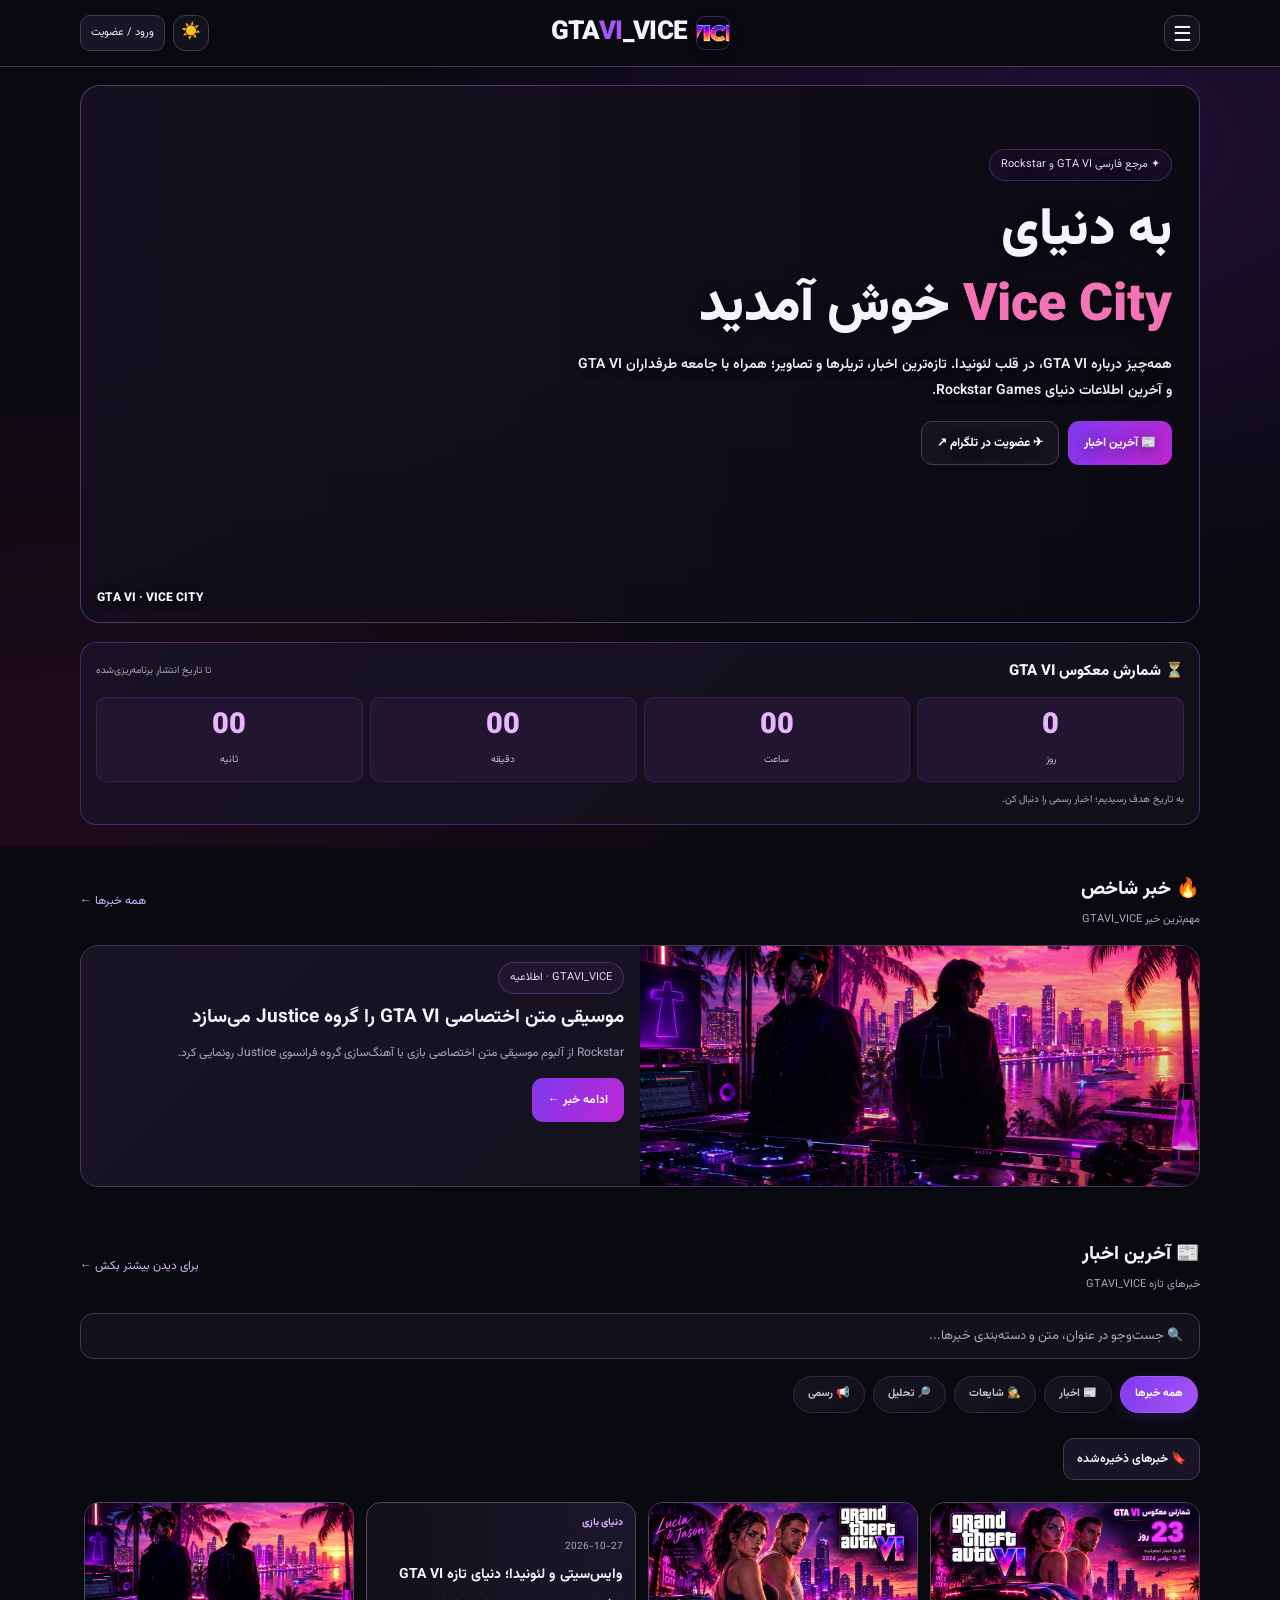
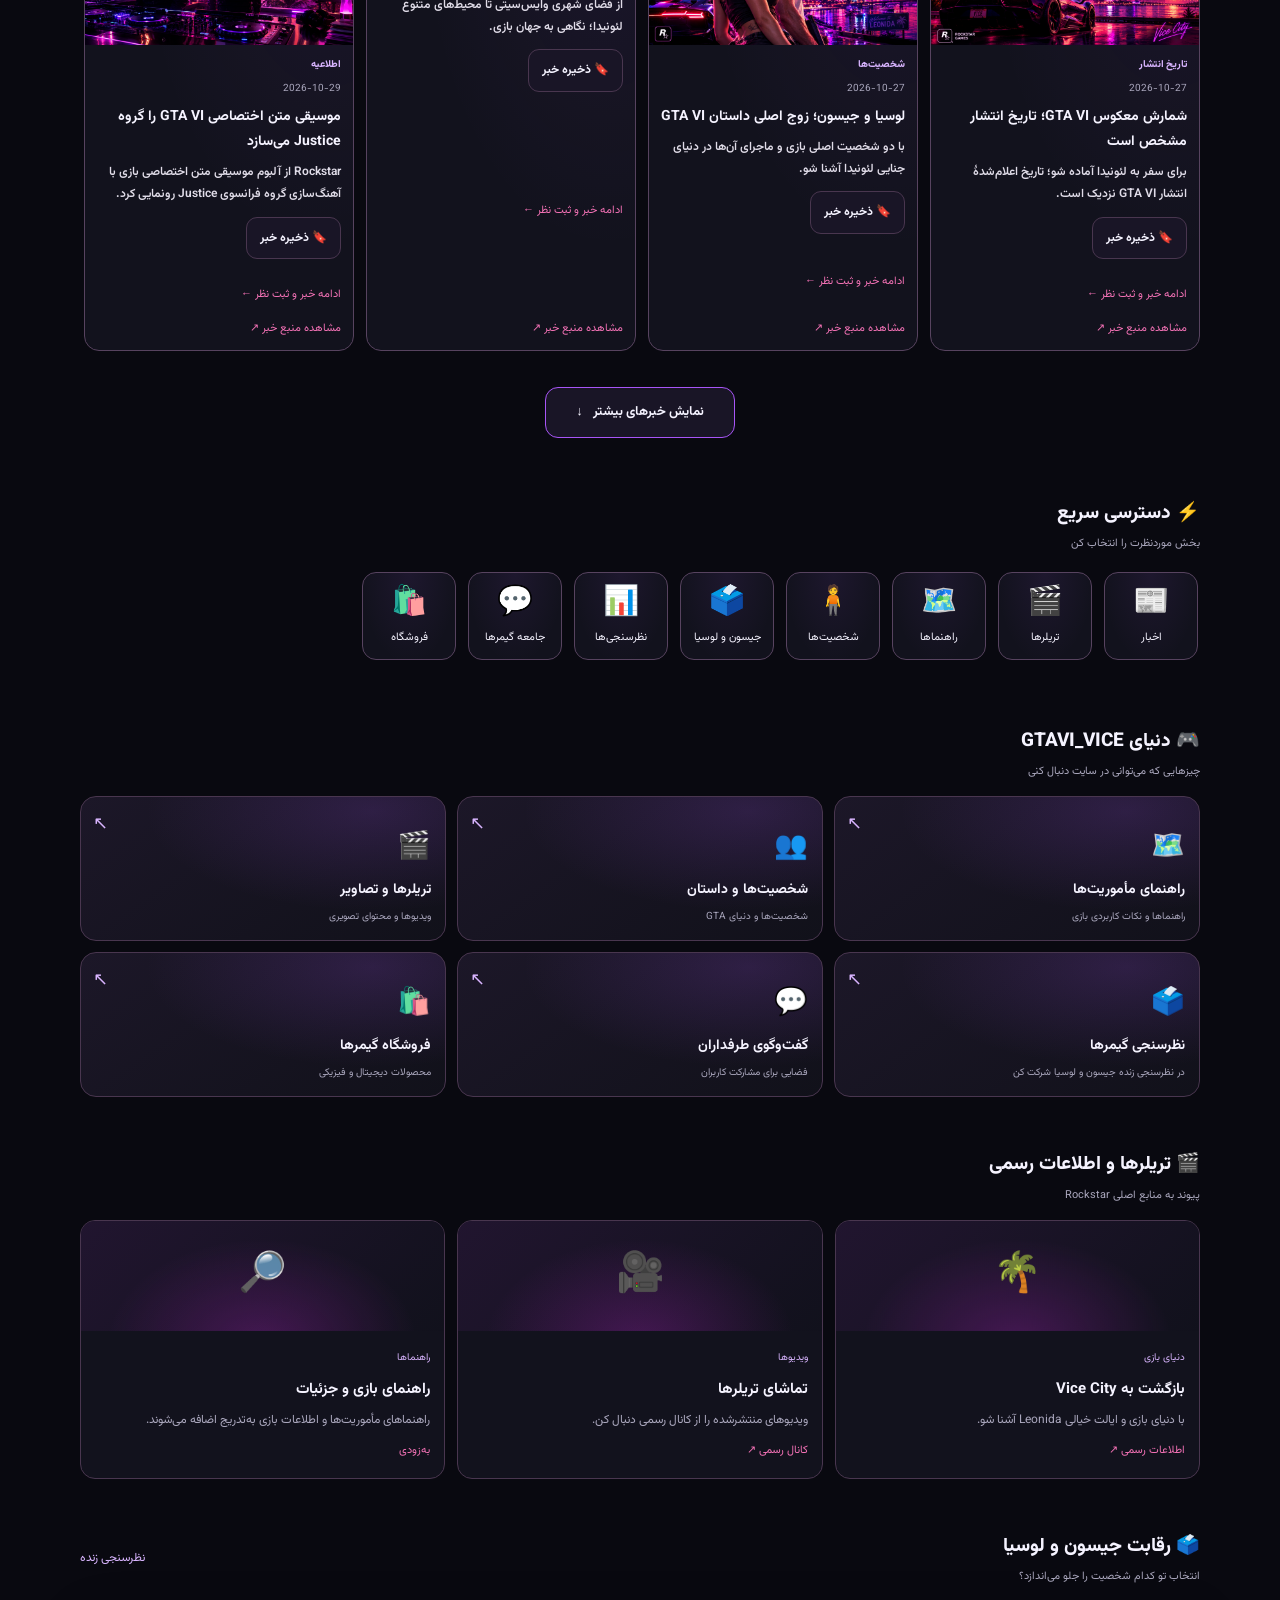
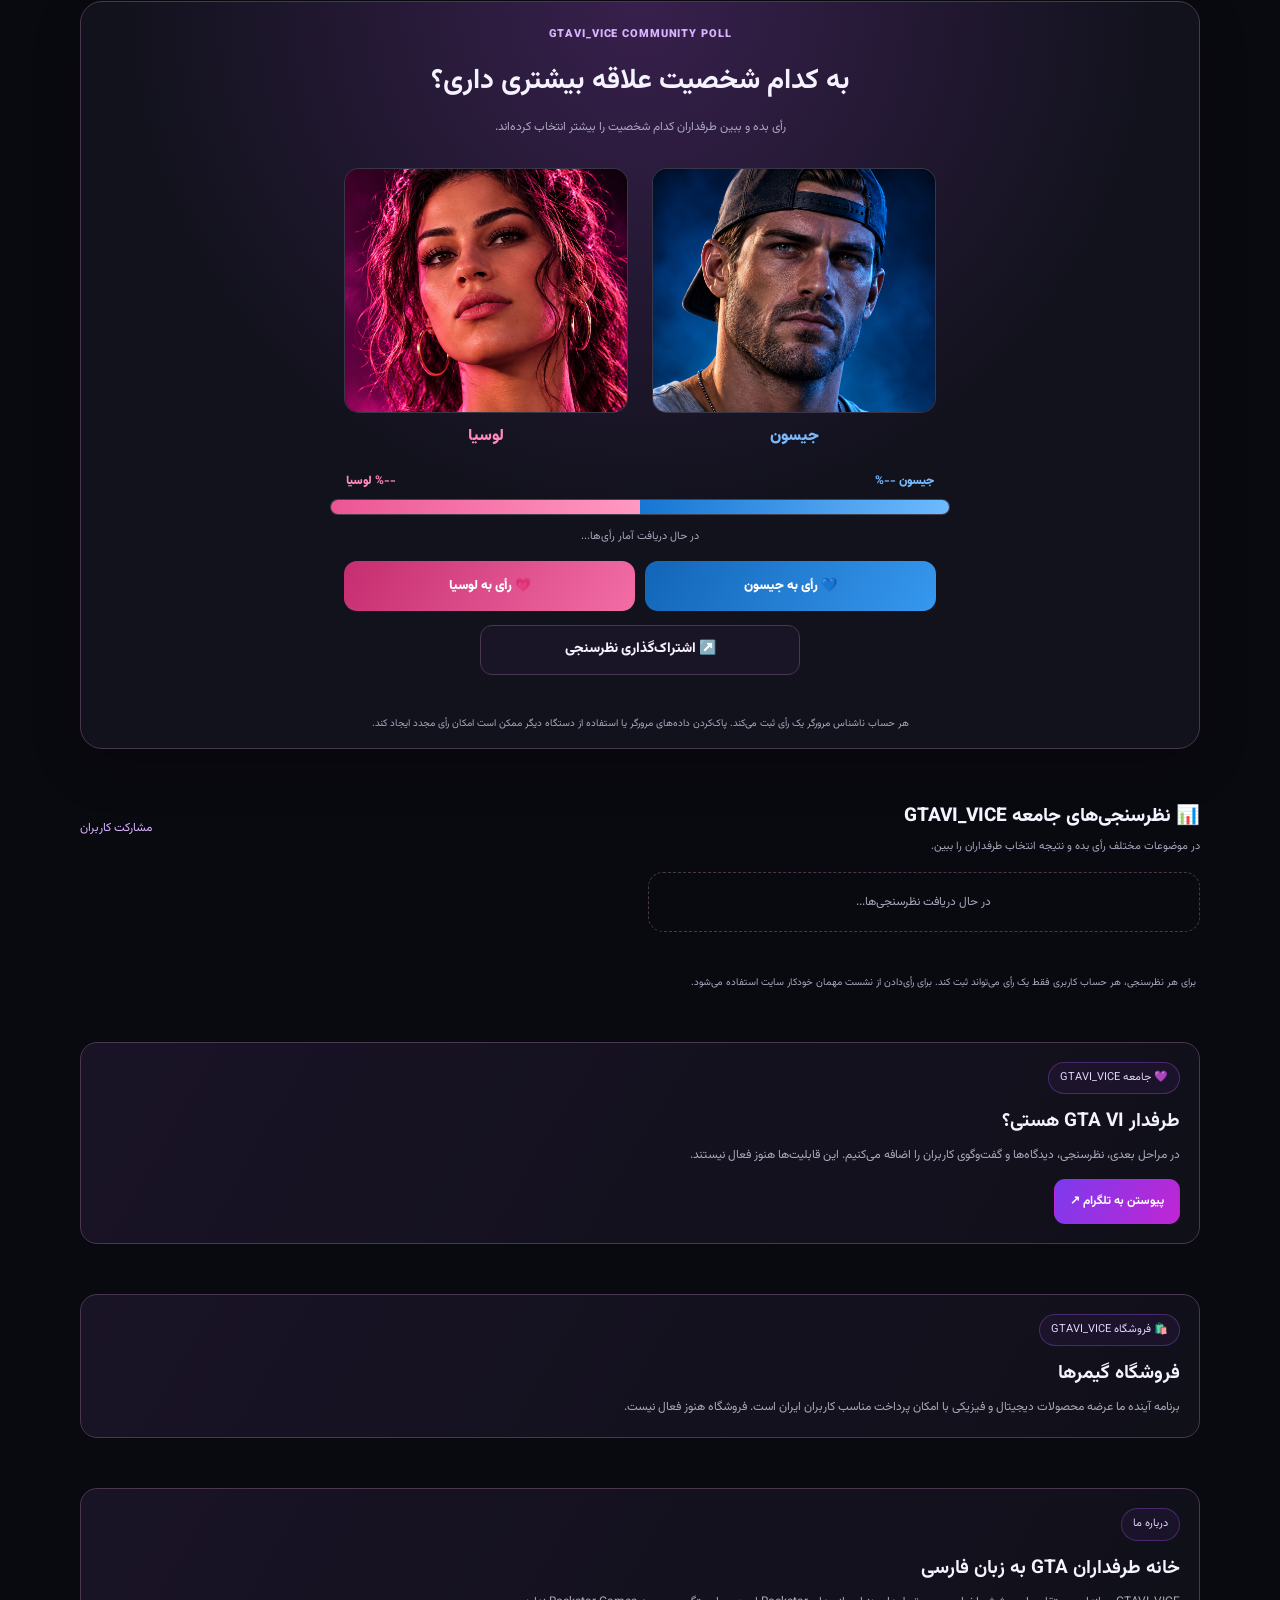
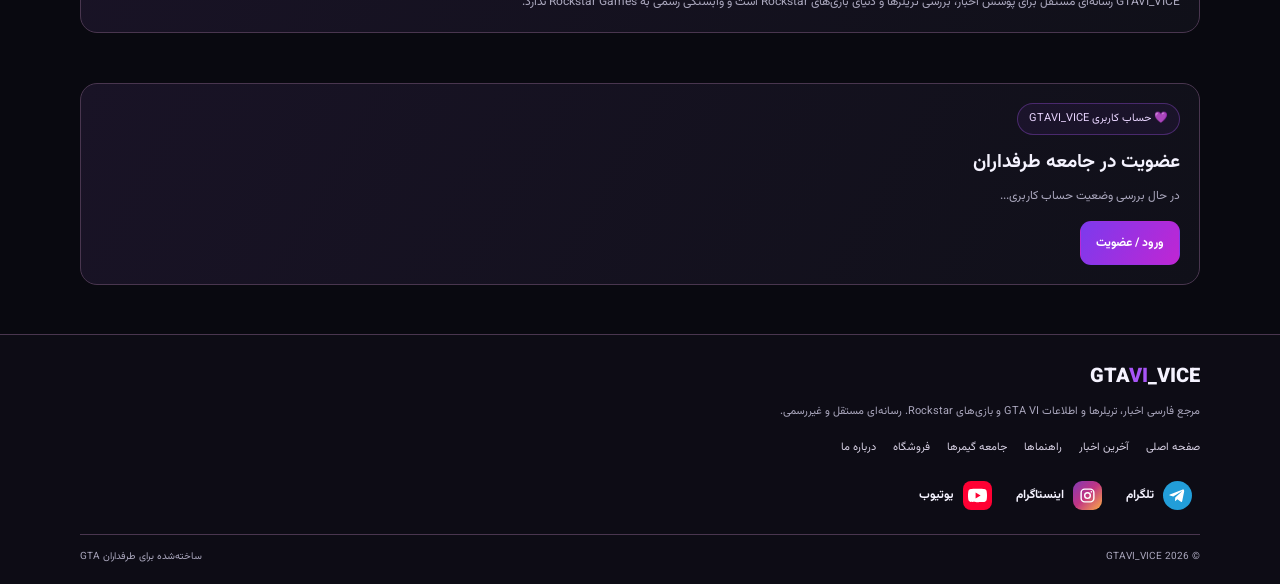
==== commit 3f3b2e43: "Add files via upload" ====
--- a/index.html
+++ b/index.html
@@ -221,7 +221,7 @@
 .hero-description{max-width:600px;color:#f1edf7;font-size:14px;font-weight:600;margin:0;text-shadow:0 2px 10px #000}
 .hero-actions{display:flex;flex-wrap:wrap;gap:9px;margin-top:16px}
 .hero-art{position:absolute;z-index:0;inset:0;min-height:100%;overflow:hidden;border:1px solid #9b65c877;border-radius:20px;background:#15101f url("./hero-vice-city.png") center 38%/cover no-repeat}
-.hero-art:after{content:"";position:absolute;inset:0;background:linear-gradient(to left,#090910c9 0%,#09091095 30%,#09091035 62%,#09091008 100%),linear-gradient(0deg,#09091045 0%,transparent 48%)
+.hero-art:after{content:"";position:absolute;inset:0;background:linear-gradient(to left,#090910c9 0%,#09091095 30%,#09091035 62%,#09091008 100%),linear-gradient(0deg,#09091045 0%,transparent 48%)}
 .hero-art-label{position:absolute;z-index:1;left:16px;bottom:12px;font-weight:800;font-size:12px;color:#fff;text-shadow:0 2px 10px #000}
   /* Countdown */
 .countdown{
@@ -448,7 +448,7 @@
 :root[data-theme="light"] .featured-image{
   background:
     linear-gradient(0deg,#193d4a30,transparent),
-    url("./@GTAVI_VICE.jpg") center/cover no-repeat;
+    url("./@GTAVI_VICE.png") center/cover no-repeat;
 }
 
 :root[data-theme="light"] .featured-body p{
@@ -757,7 +757,7 @@
       <button class="icon-button" id="menu-toggle" type="button"
         aria-label="باز کردن منو" aria-expanded="false" aria-controls="menu-panel">☰</button>
     </div>
-    <a class="brand" href="#home" aria-label="صفحه اصلی"><img class="brand-mark" src="./@GTAVI_VICE.jpg" alt=""><span class="brand-word">GTA<span>VI</span>_VICE</span></a>
+    <a class="brand" href="#home" aria-label="صفحه اصلی"><img class="brand-mark" src="./@GTAVI_VICE.png" alt=""><span class="brand-word">GTA<span>VI</span>_VICE</span></a>
 <div class="header-side left">
   <button class="theme-toggle" id="theme-toggle"
     type="button" aria-label="فعال‌کردن حالت روز"
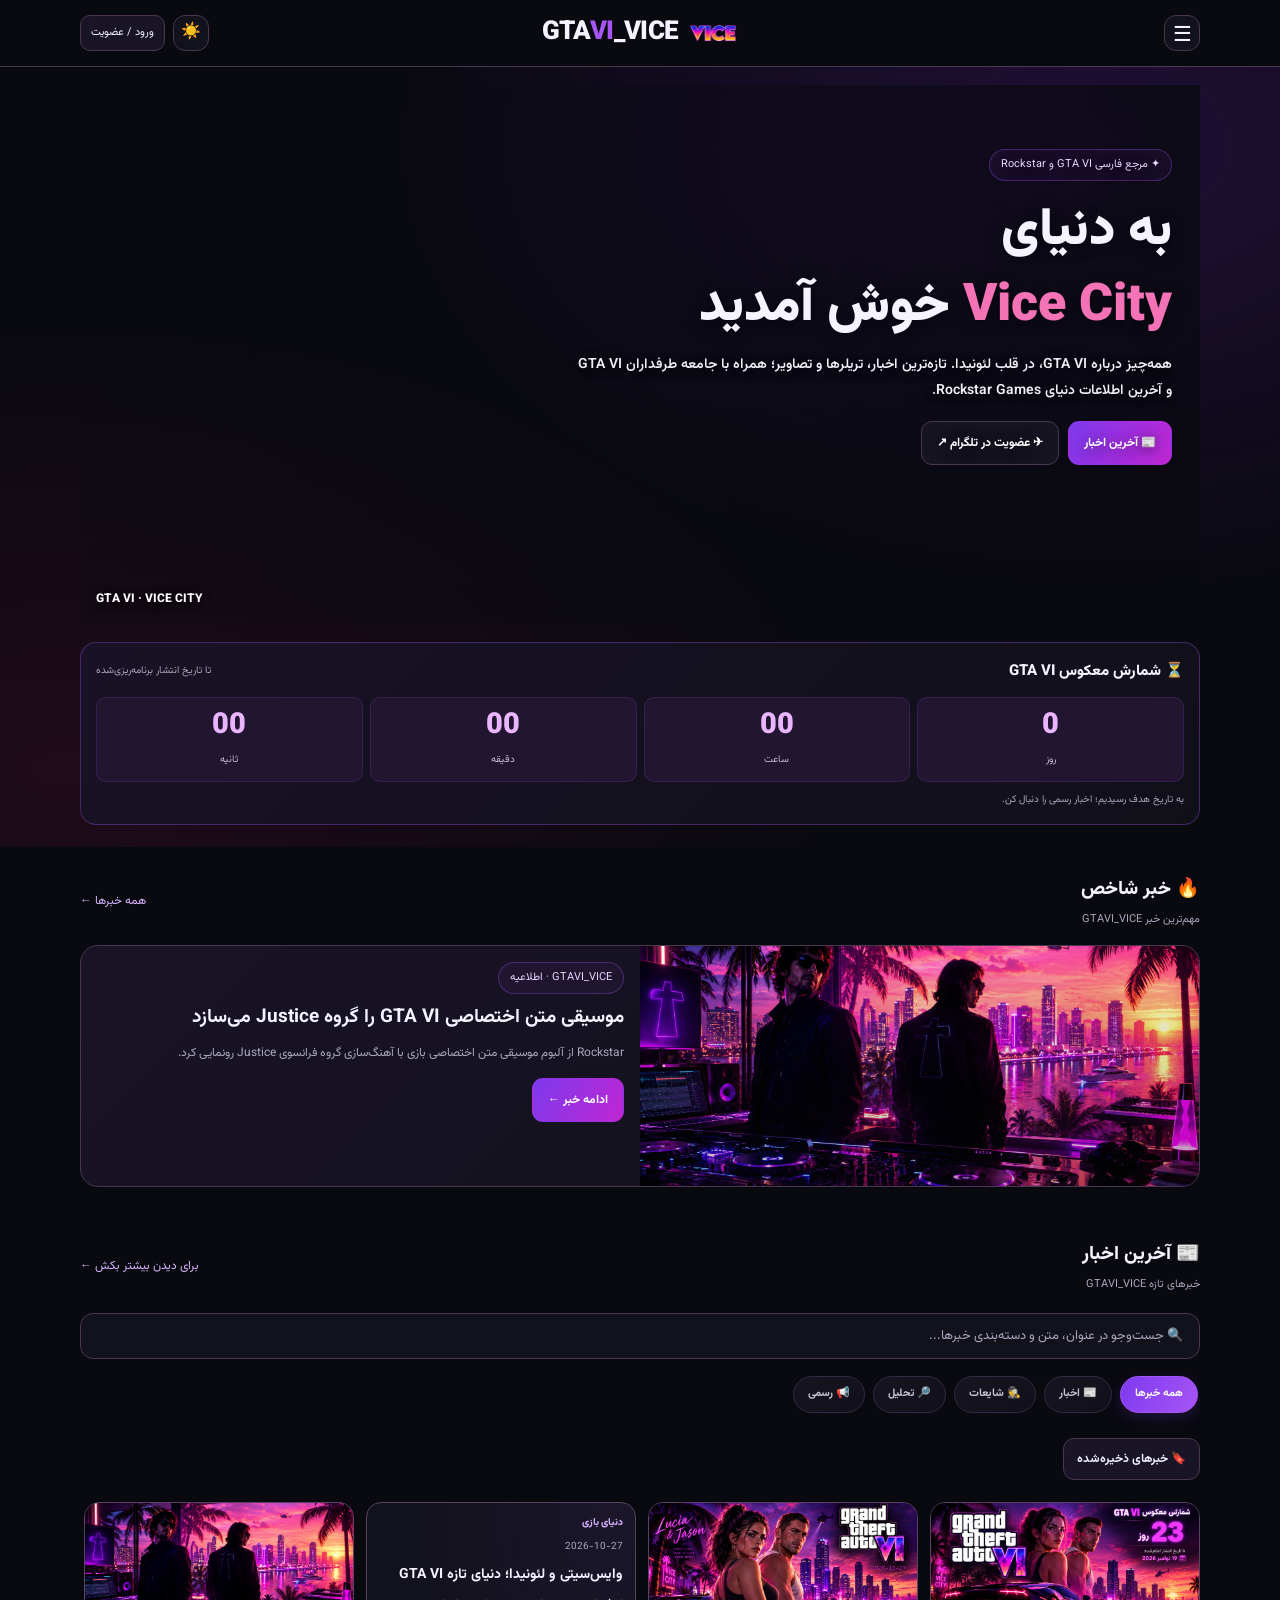
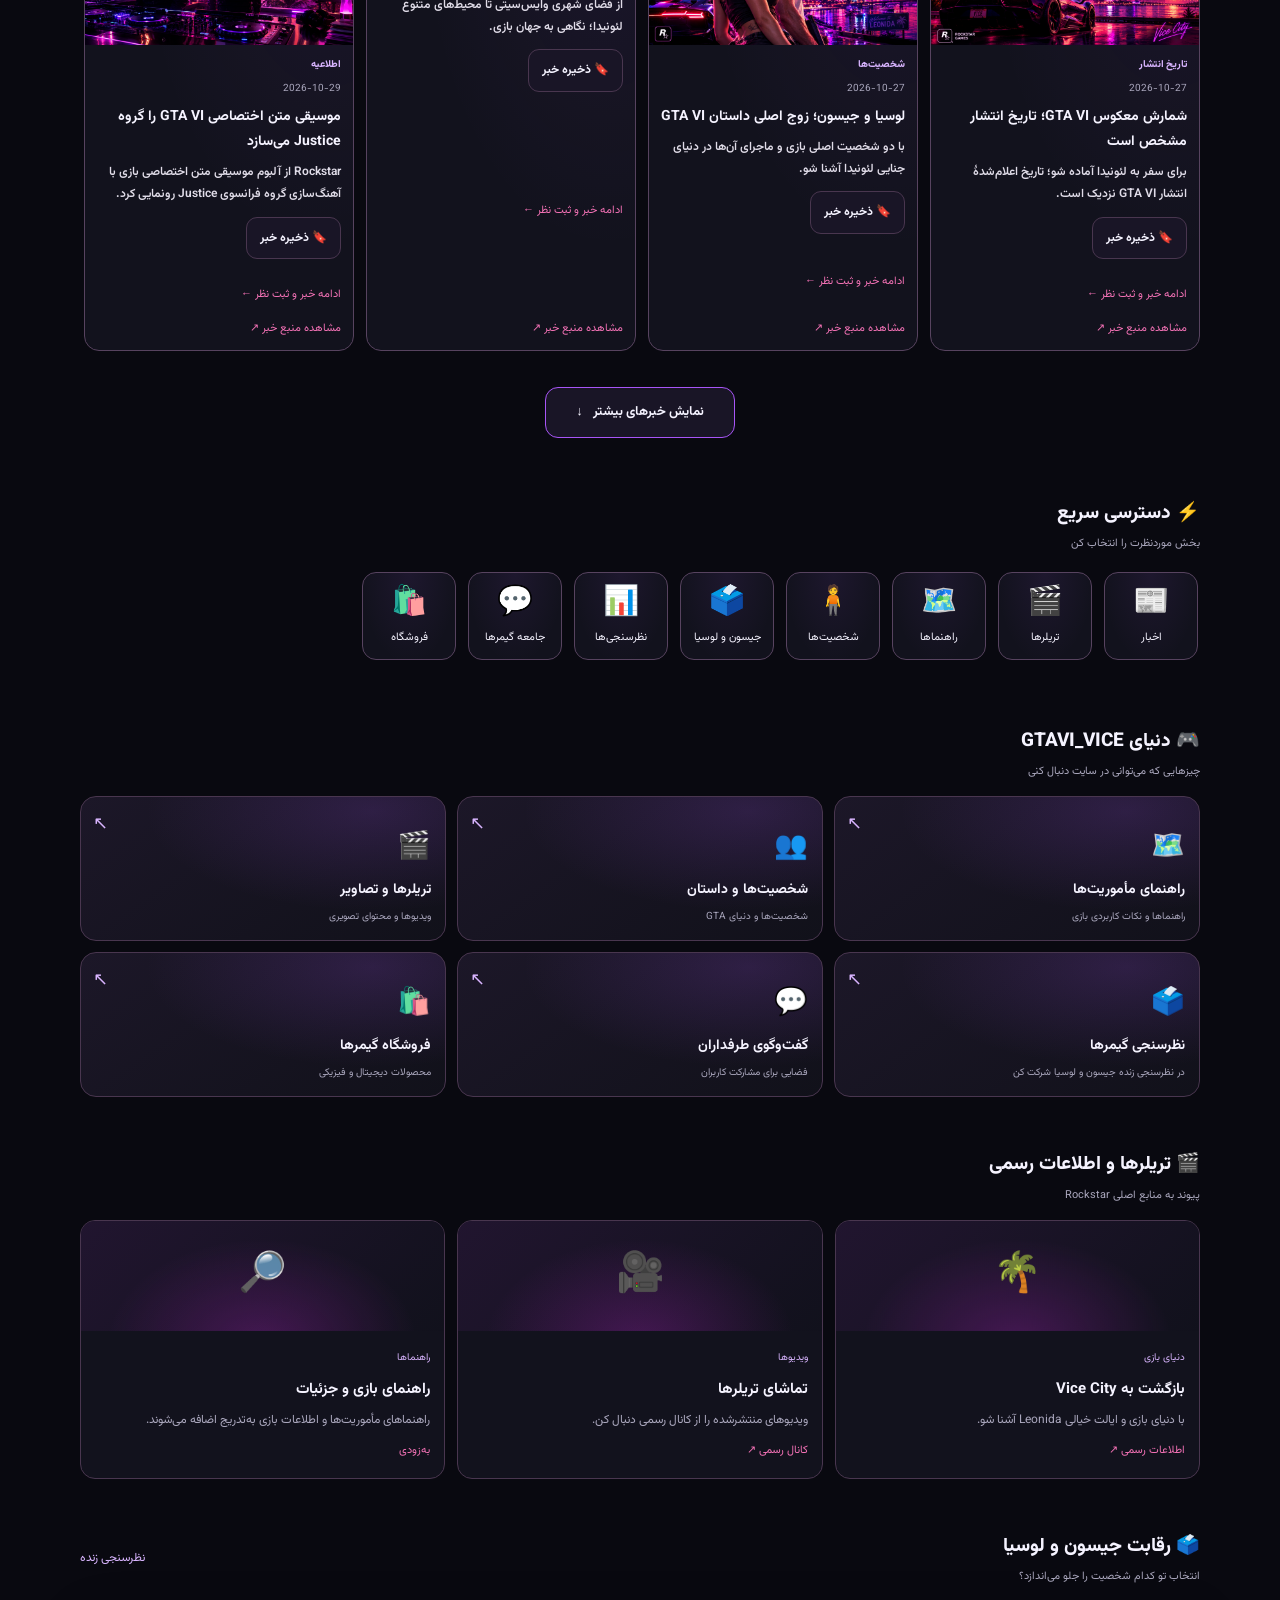
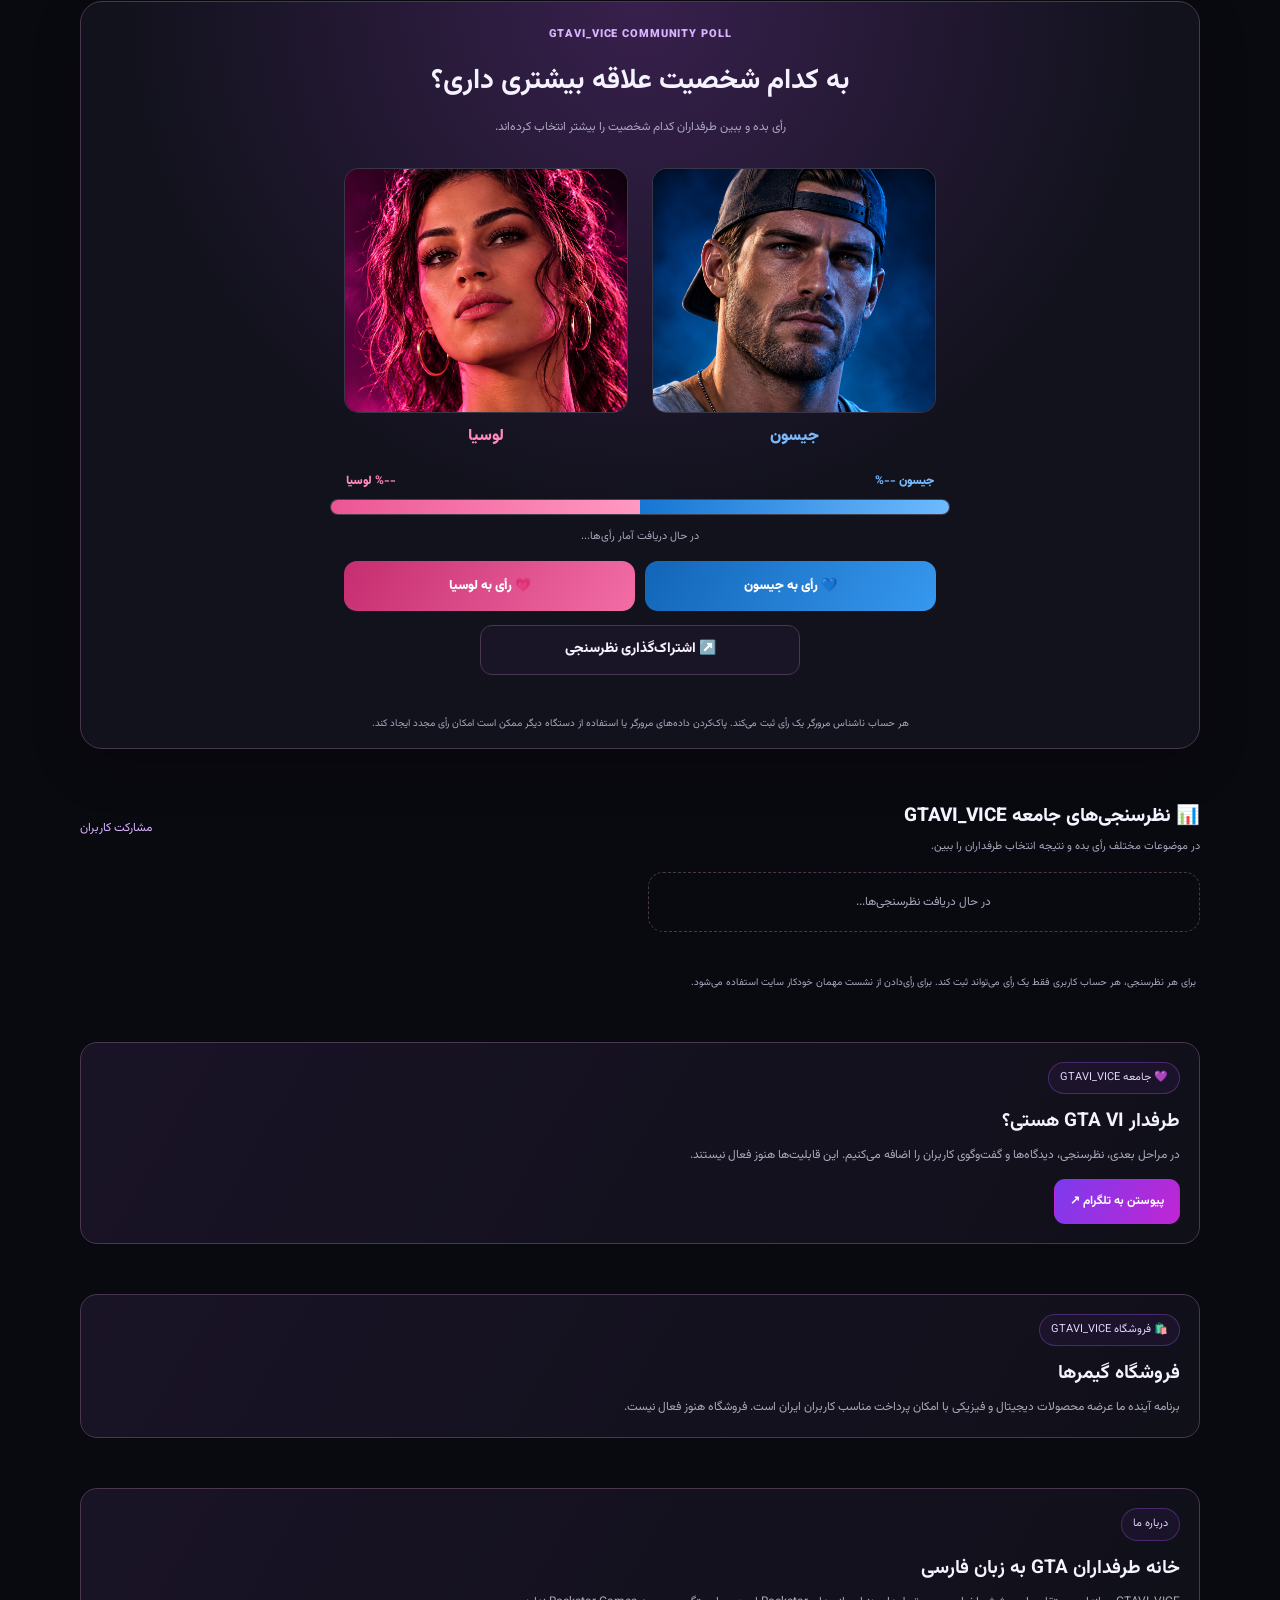
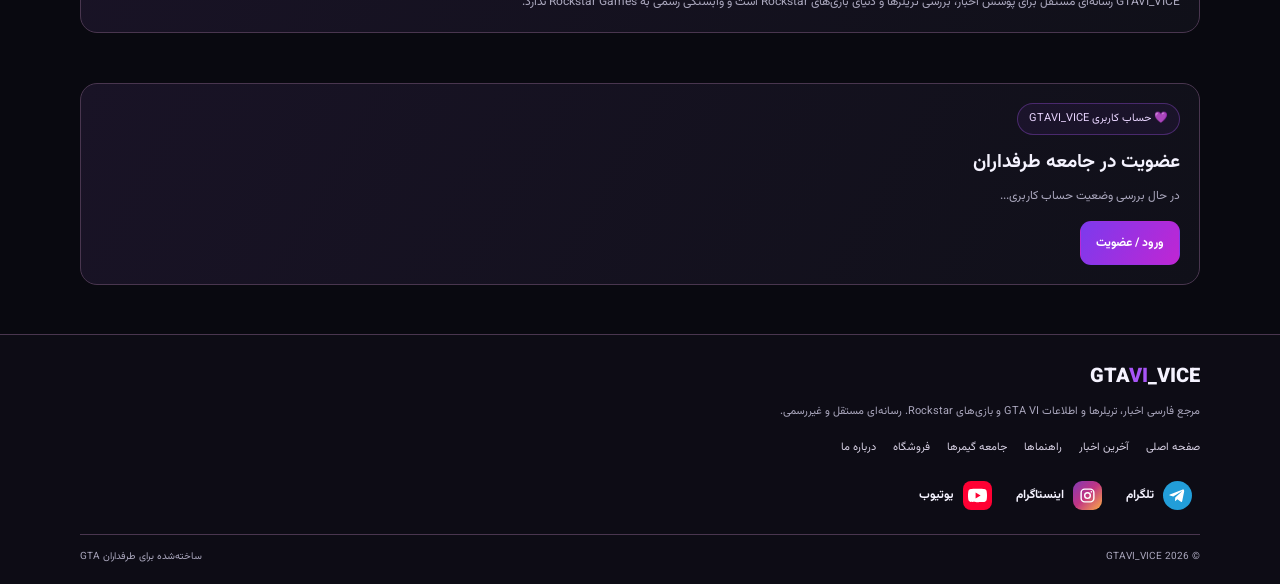
==== commit 43234bf1: "Fix brand logo styling and update alt text" ====
--- a/index.html
+++ b/index.html
@@ -220,7 +220,15 @@
 .hero h1 span{color:var(--pink)}
 .hero-description{max-width:600px;color:#f1edf7;font-size:14px;font-weight:600;margin:0;text-shadow:0 2px 10px #000}
 .hero-actions{display:flex;flex-wrap:wrap;gap:9px;margin-top:16px}
-.hero-art{position:absolute;z-index:0;inset:0;min-height:100%;overflow:hidden;border:1px solid #9b65c877;border-radius:20px;background:#15101f url("./hero-vice-city.png") center 38%/cover no-repeat}
+.hero-art:after{
+  content:"";
+  position:absolute;
+  inset:0;
+  background:
+    linear-gradient(to left,#090910c9 0%,#09091095 30%,#09091035 62%,#09091008 100%),
+    linear-gradient(0deg,#09091045 0%,transparent 48%);
+  pointer-events:none;
+}
 .hero-art:after{content:"";position:absolute;inset:0;background:linear-gradient(to left,#090910c9 0%,#09091095 30%,#09091035 62%,#09091008 100%),linear-gradient(0deg,#09091045 0%,transparent 48%)}
 .hero-art-label{position:absolute;z-index:1;left:16px;bottom:12px;font-weight:800;font-size:12px;color:#fff;text-shadow:0 2px 10px #000}
   /* Countdown */
@@ -746,6 +754,18 @@
 </style>
 
 <style>
+  /* GTAVI_VICE HEADER LOGO FIX */
+.brand-mark {
+    width: 52px !important;
+    height: 52px !important;
+    max-width: 52px !important;
+    max-height: 52px !important;
+    object-fit: contain !important;
+    display: block;
+    background: transparent !important;
+    border: none !important;
+    box-shadow: none !important;
+}
 </style>
 
 </head>
@@ -757,7 +777,7 @@
       <button class="icon-button" id="menu-toggle" type="button"
         aria-label="باز کردن منو" aria-expanded="false" aria-controls="menu-panel">☰</button>
     </div>
-    <a class="brand" href="#home" aria-label="صفحه اصلی"><img class="brand-mark" src="./@GTAVI_VICE.png" alt=""><span class="brand-word">GTA<span>VI</span>_VICE</span></a>
+    <a class="brand" href="#home" aria-label="صفحه اصلی"><img class="brand-mark" src="./@GTAVI_VICE.png" alt="GTAVI_VICE"><span class="brand-word">GTA<span>VI</span>_VICE</span></a>
 <div class="header-side left">
   <button class="theme-toggle" id="theme-toggle"
     type="button" aria-label="فعال‌کردن حالت روز"
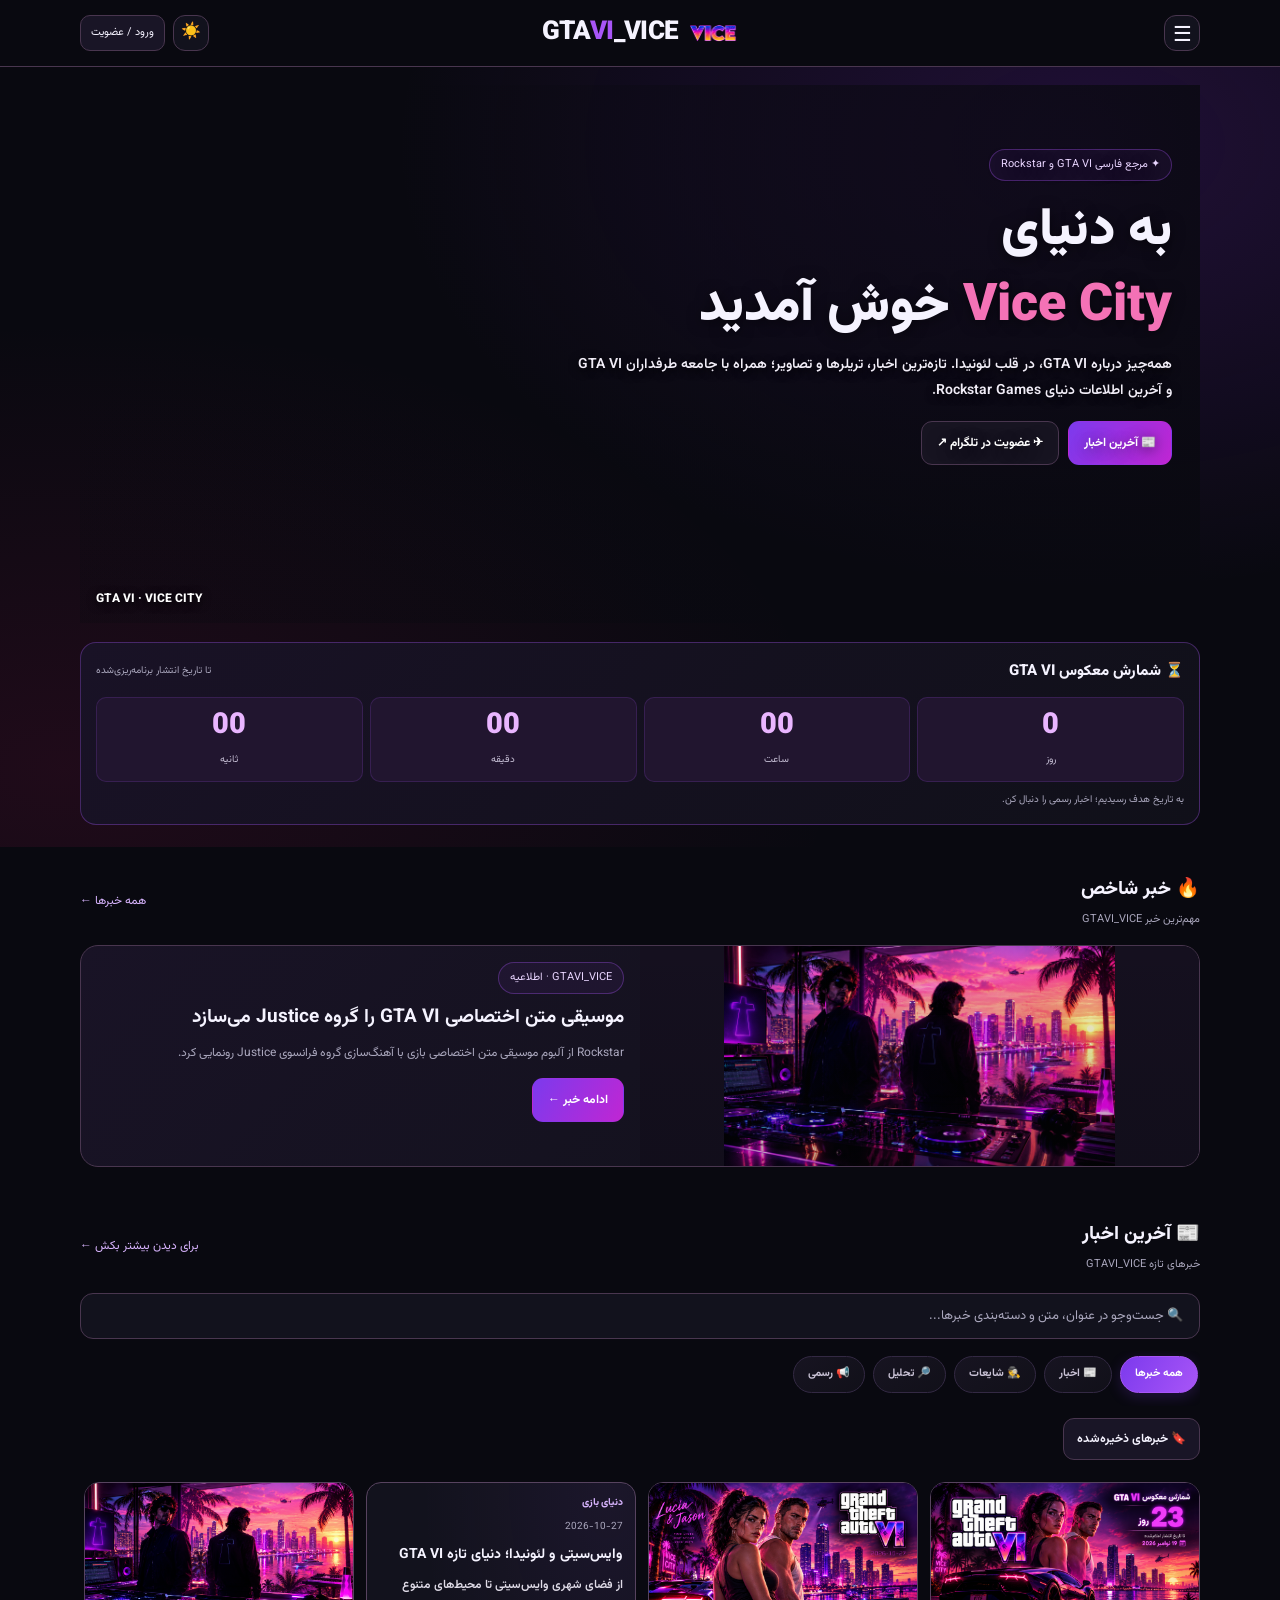
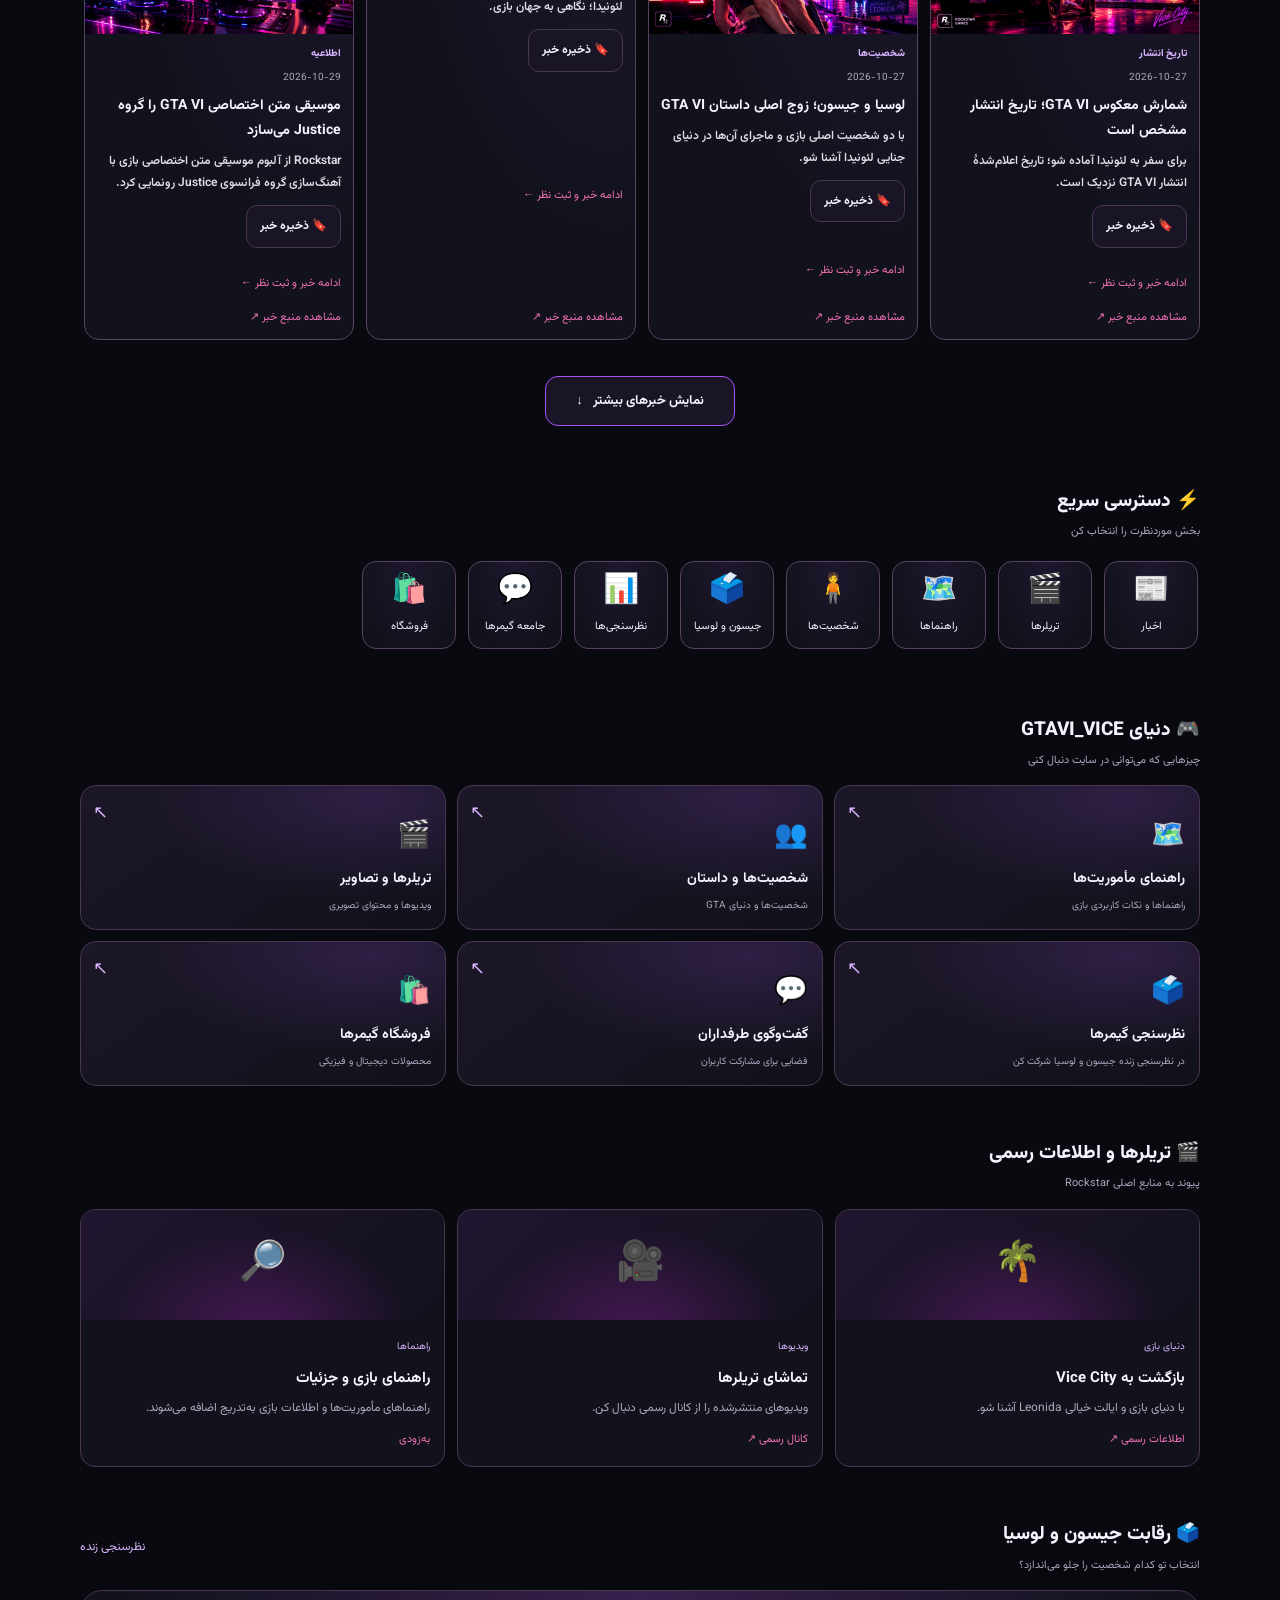
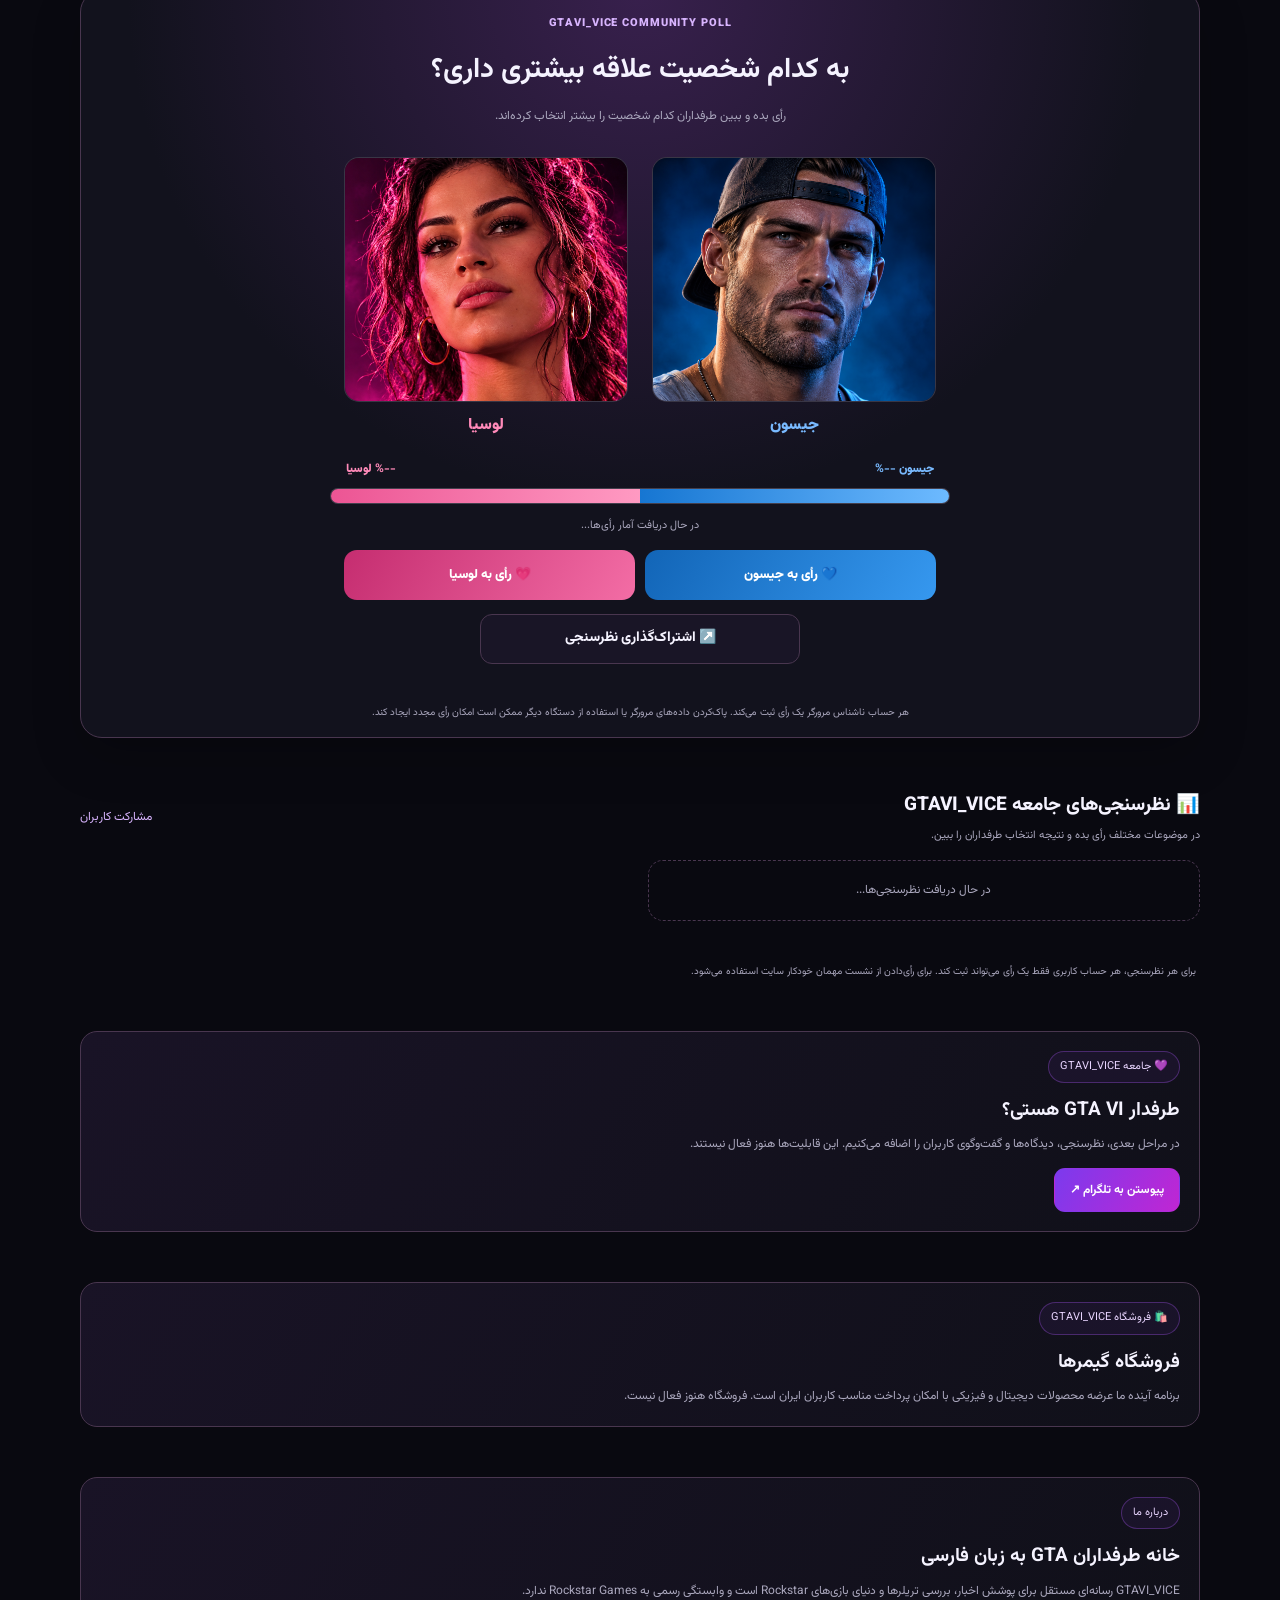
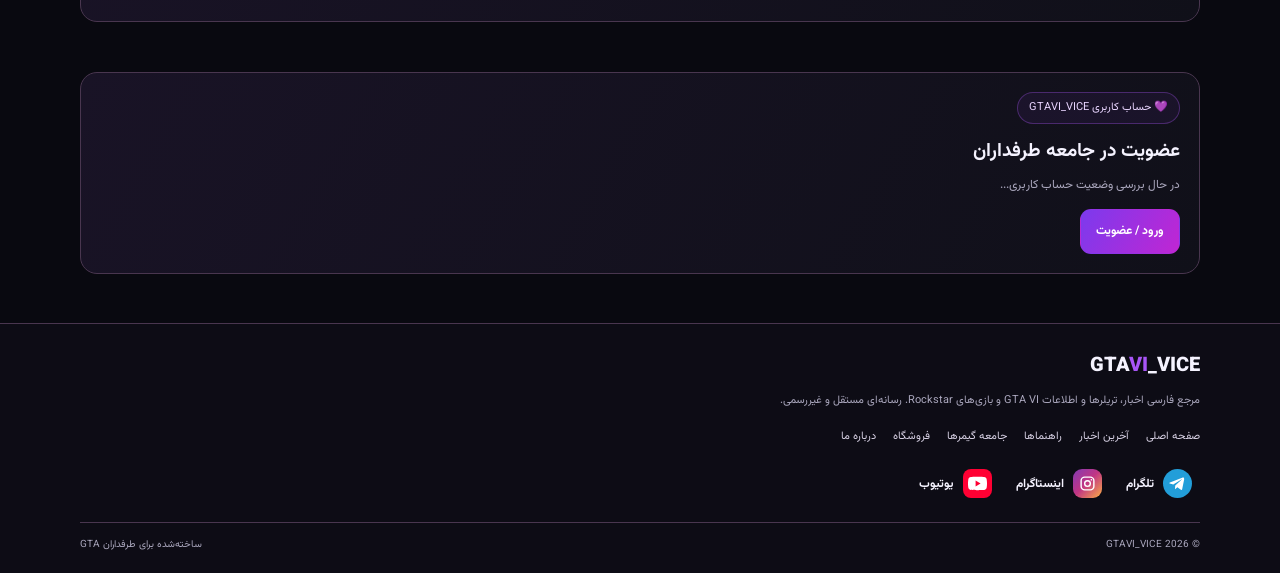
==== commit 714ce0c2: "Add CSS for full news and featured images Added styles for news and featured images to ensure proper" ====
--- a/index.html
+++ b/index.html
@@ -765,6 +765,25 @@
     background: transparent !important;
     border: none !important;
     box-shadow: none !important;
+}
+  /* FIX: SHOW FULL NEWS IMAGES */
+.news-image {
+    display: block;
+    width: 100%;
+    height: auto !important;
+    aspect-ratio: 16 / 9;
+    object-fit: contain !important;
+    object-position: center center !important;
+    background: #090910;
+}
+
+/* FIX: SHOW FULL FEATURED IMAGE */
+.featured-image {
+    min-height: 220px;
+    background-size: contain !important;
+    background-position: center center !important;
+    background-repeat: no-repeat !important;
+    background-color: #15101f;
 }
 </style>
 
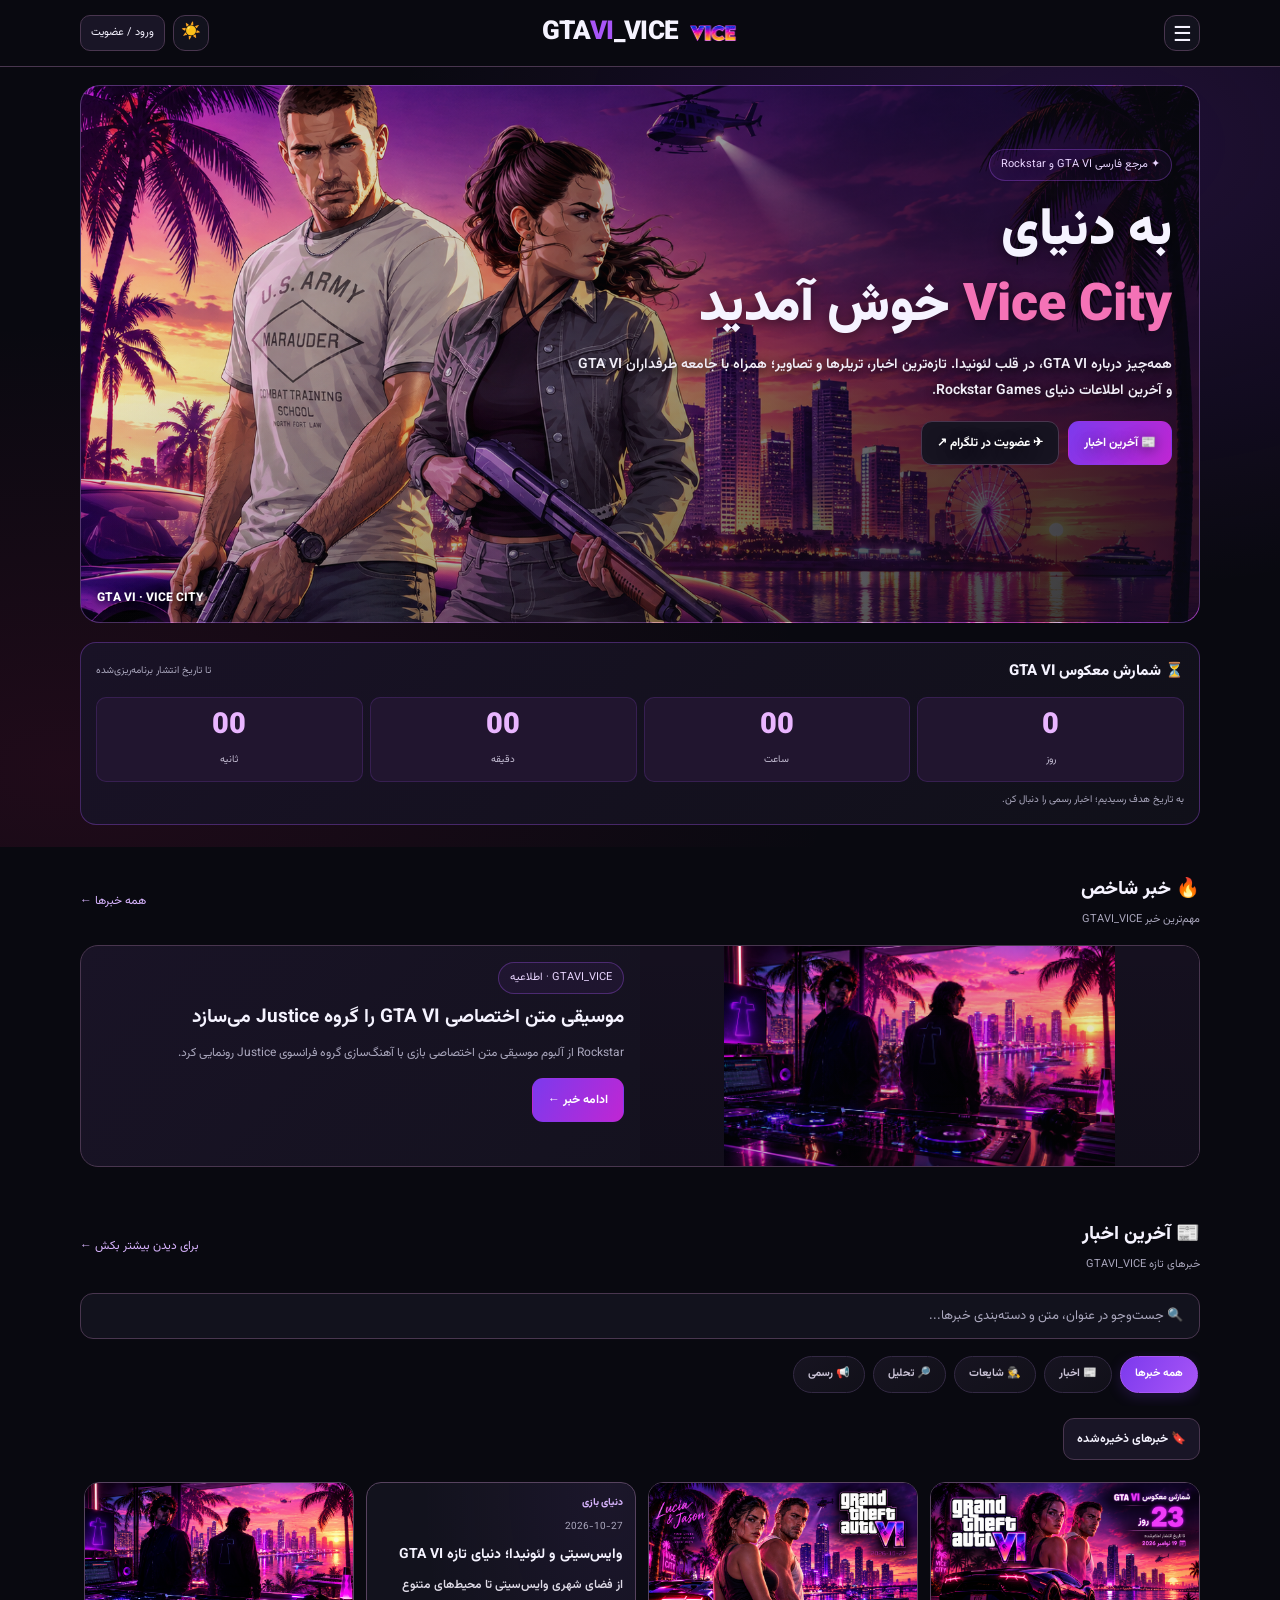
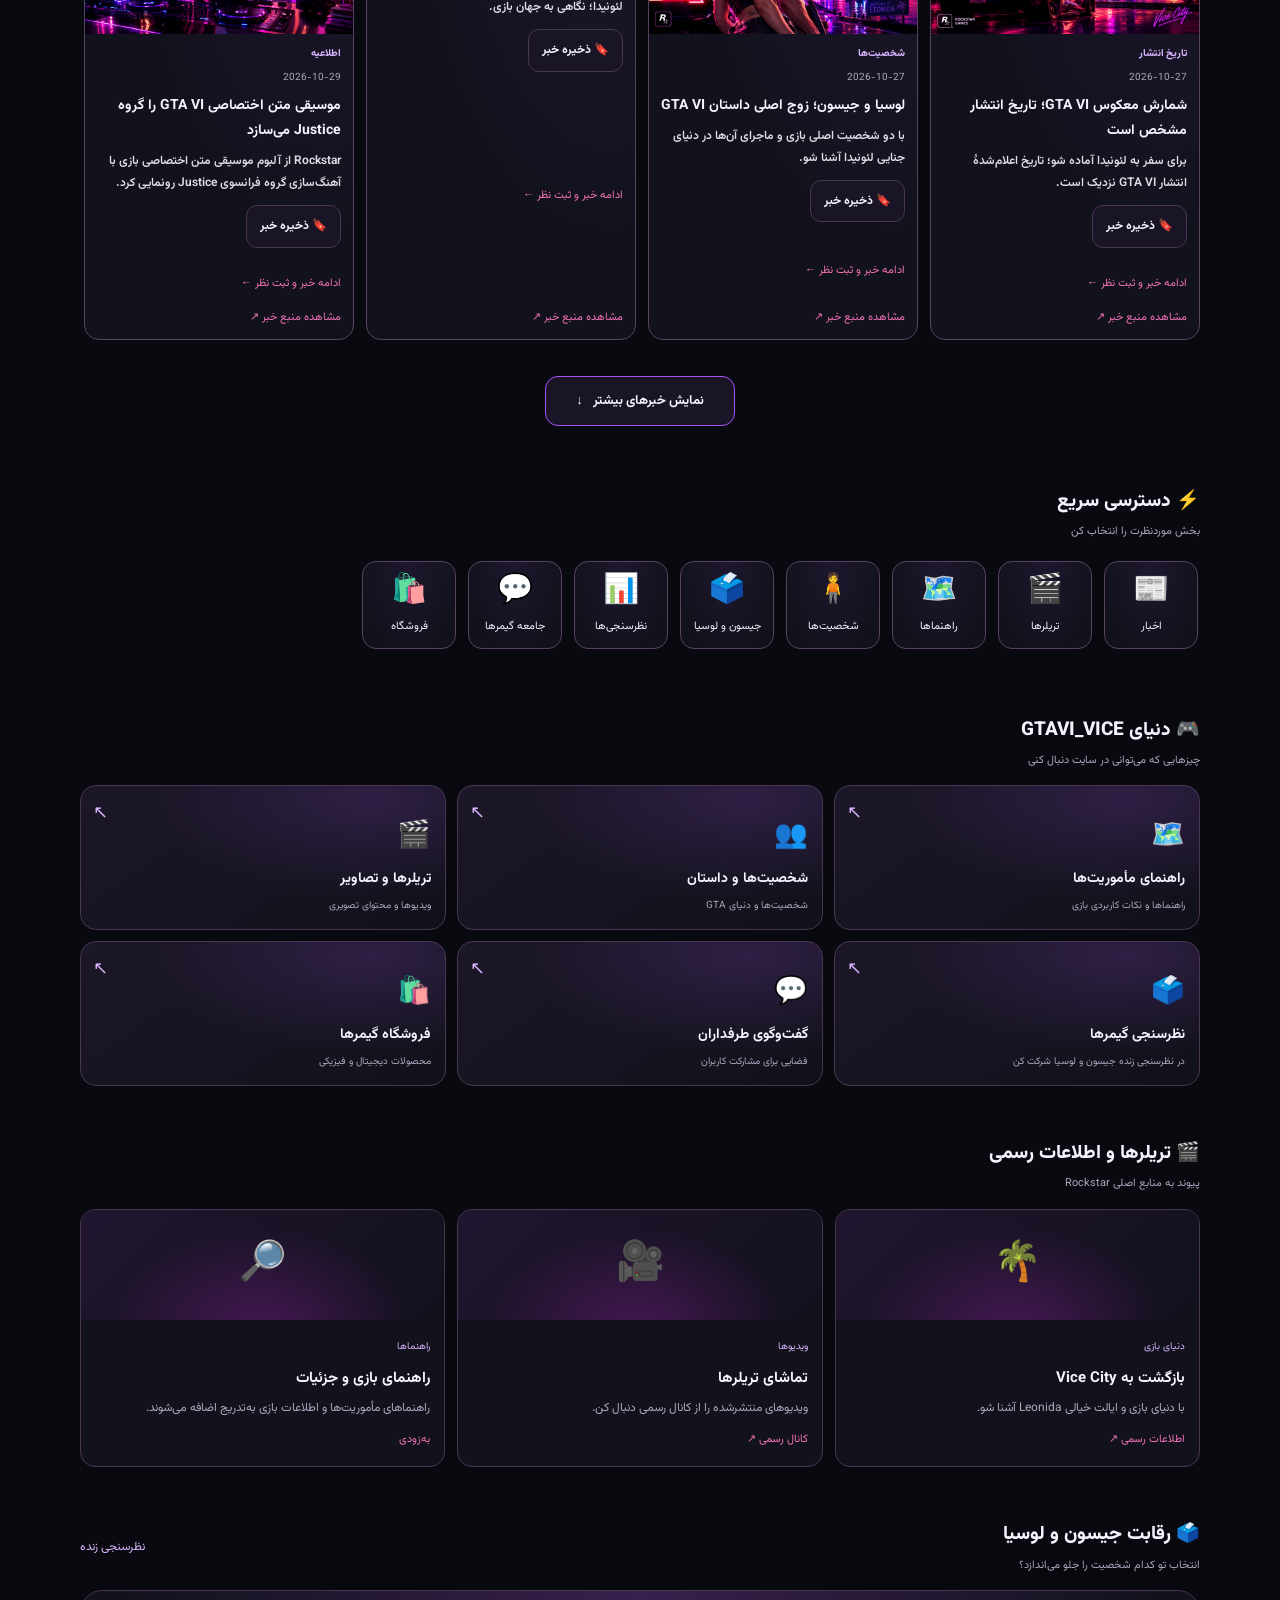
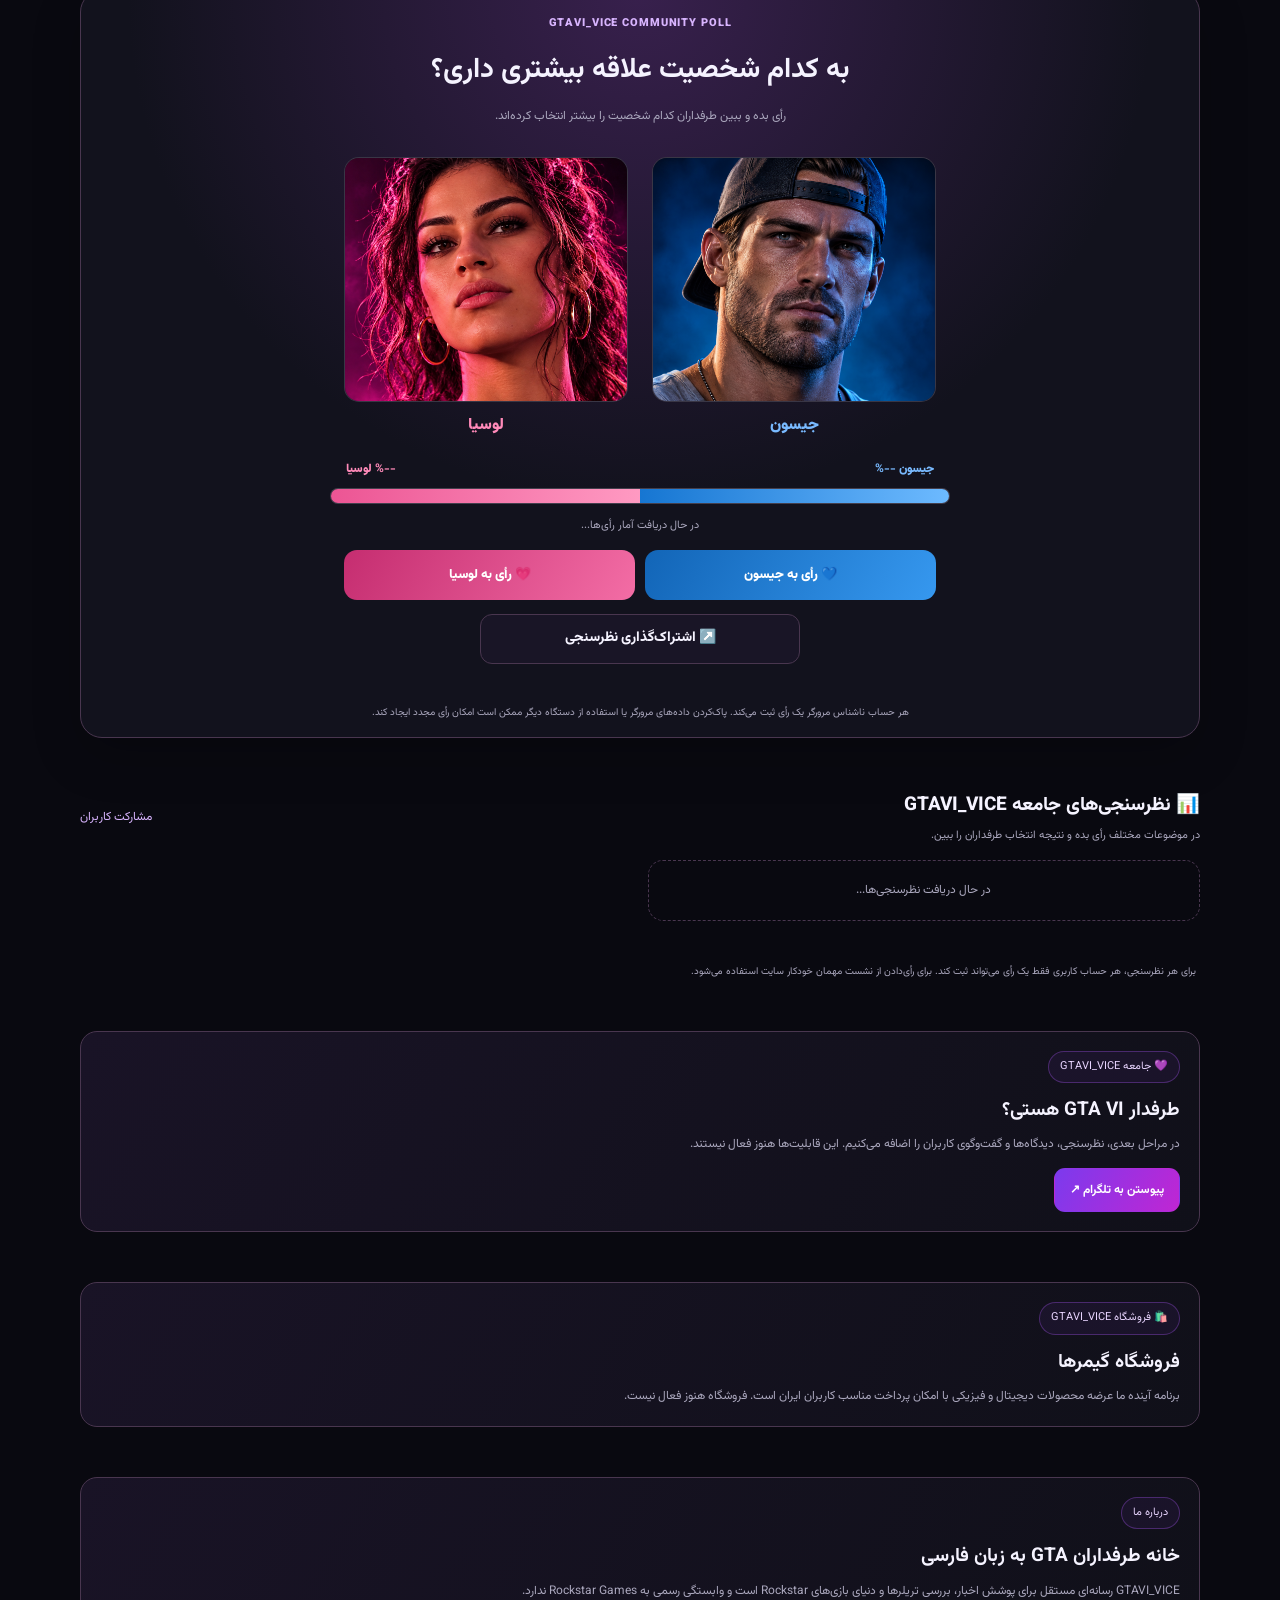
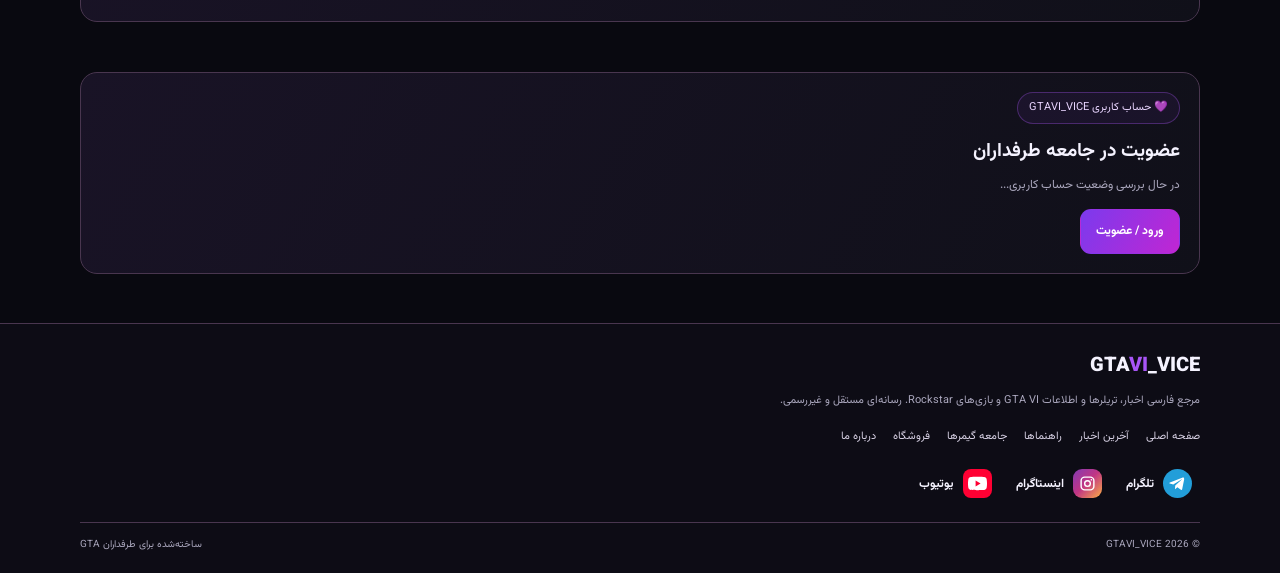
==== commit 9db82d1b: "Refactor hero-art styles for improved layout" ====
--- a/index.html
+++ b/index.html
@@ -220,14 +220,15 @@
 .hero h1 span{color:var(--pink)}
 .hero-description{max-width:600px;color:#f1edf7;font-size:14px;font-weight:600;margin:0;text-shadow:0 2px 10px #000}
 .hero-actions{display:flex;flex-wrap:wrap;gap:9px;margin-top:16px}
-.hero-art:after{
-  content:"";
+.hero-art{
   position:absolute;
+  z-index:0;
   inset:0;
-  background:
-    linear-gradient(to left,#090910c9 0%,#09091095 30%,#09091035 62%,#09091008 100%),
-    linear-gradient(0deg,#09091045 0%,transparent 48%);
-  pointer-events:none;
+  min-height:100%;
+  overflow:hidden;
+  border:1px solid #9b65c877;
+  border-radius:20px;
+  background:#15101f url("./hero-vice-city-v2.png") center 38%/cover no-repeat;
 }
 .hero-art:after{content:"";position:absolute;inset:0;background:linear-gradient(to left,#090910c9 0%,#09091095 30%,#09091035 62%,#09091008 100%),linear-gradient(0deg,#09091045 0%,transparent 48%)}
 .hero-art-label{position:absolute;z-index:1;left:16px;bottom:12px;font-weight:800;font-size:12px;color:#fff;text-shadow:0 2px 10px #000}
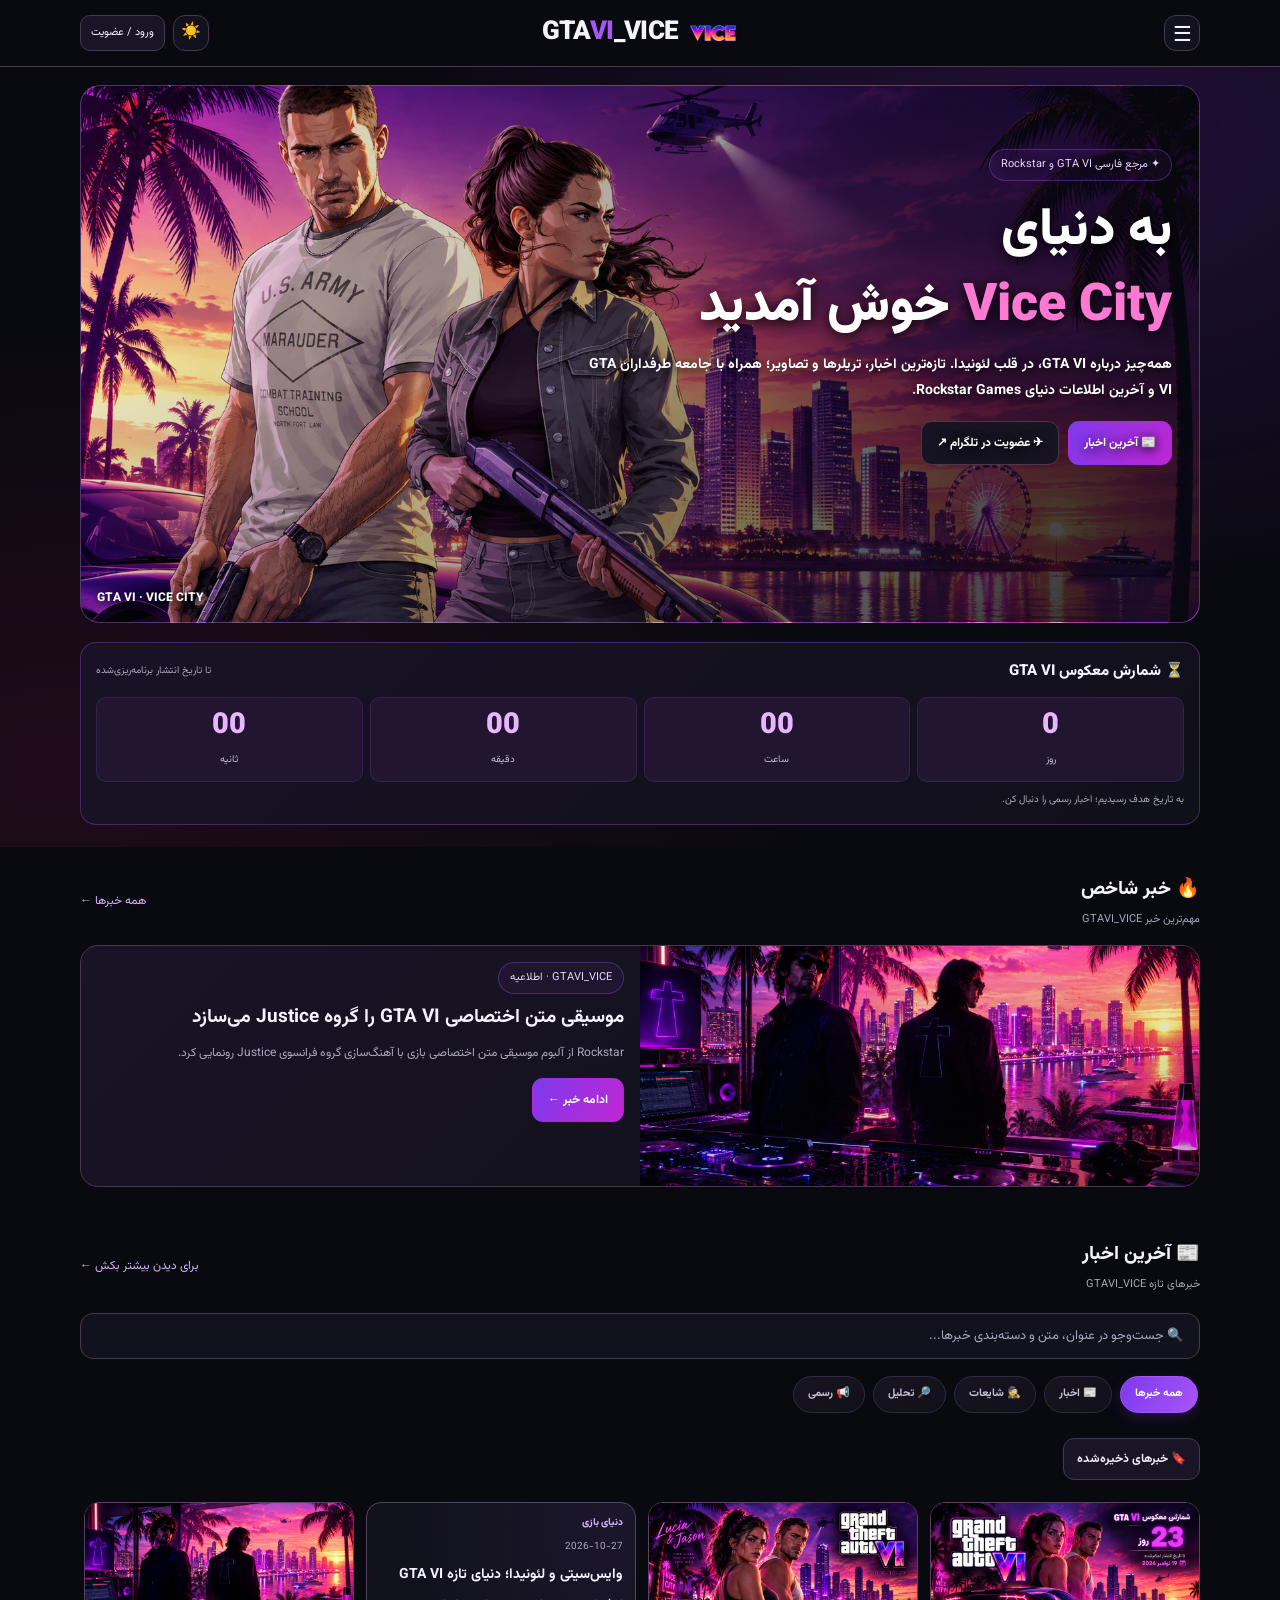
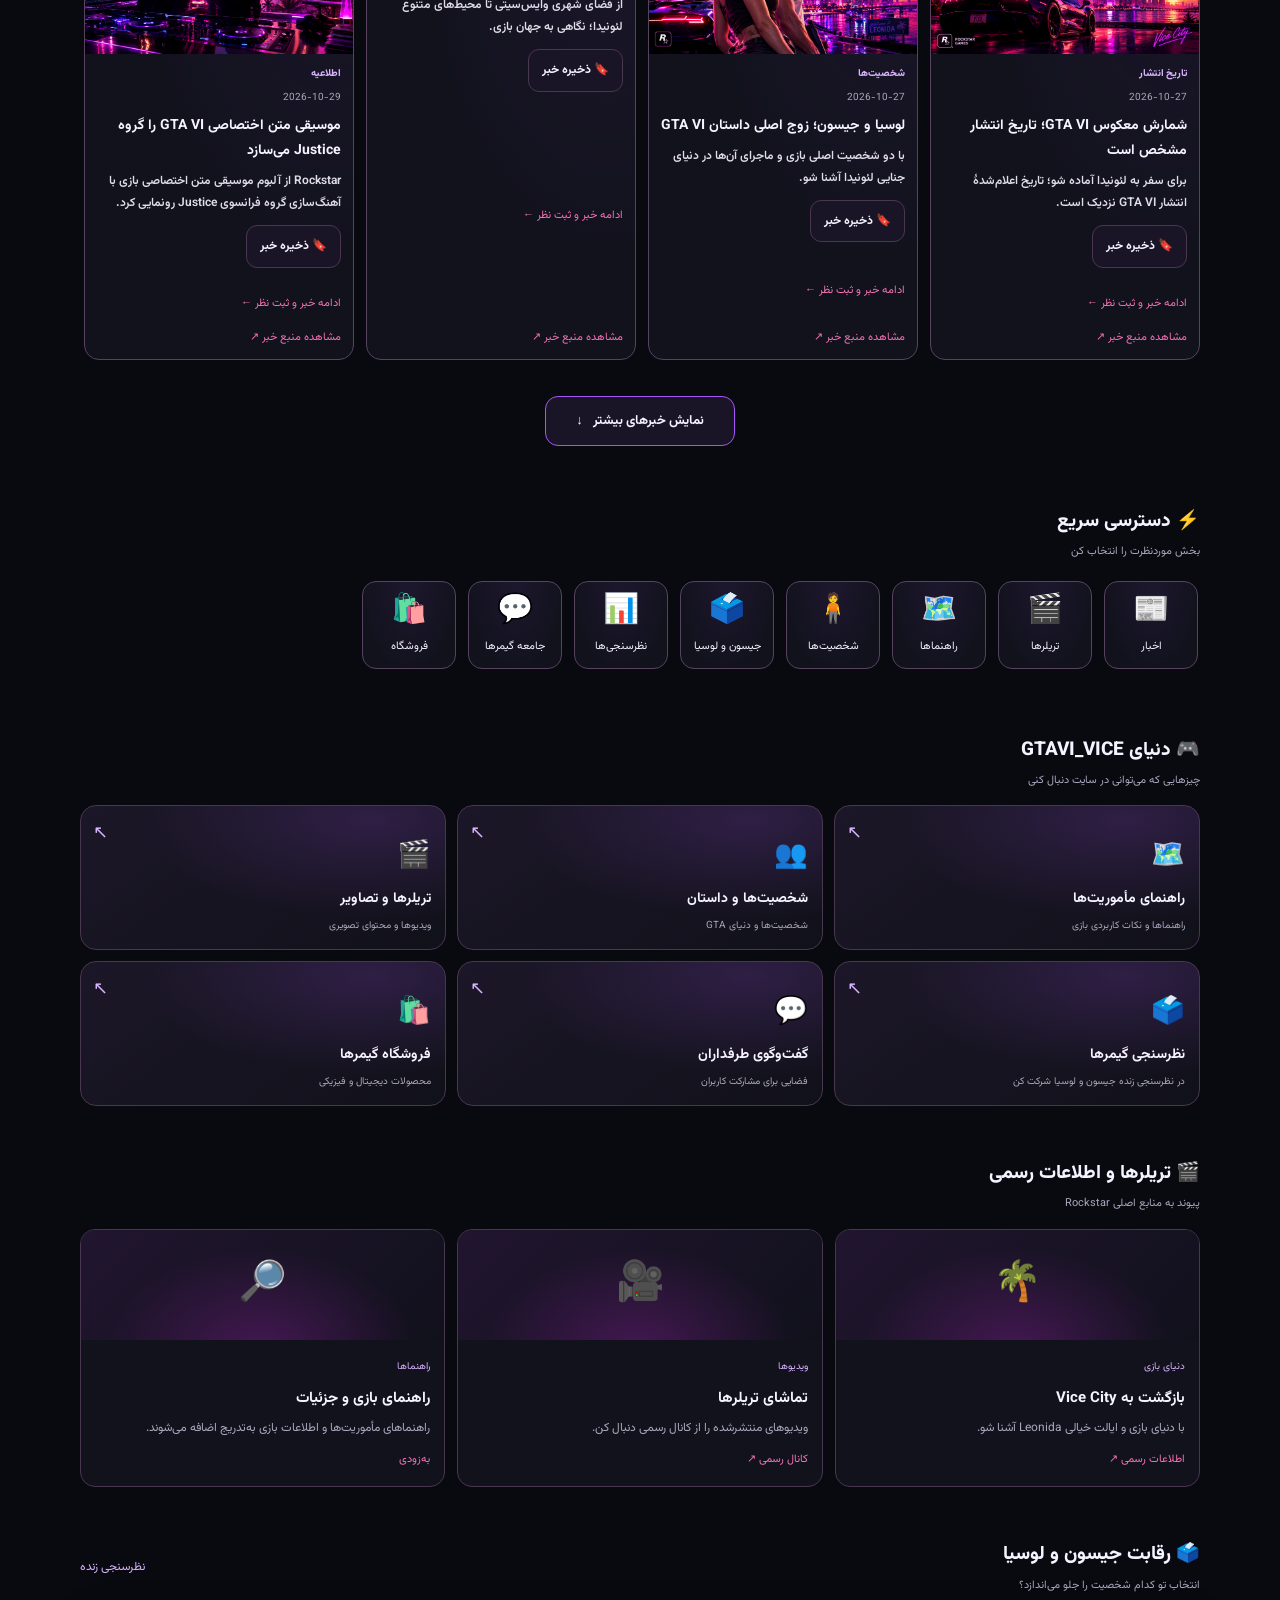
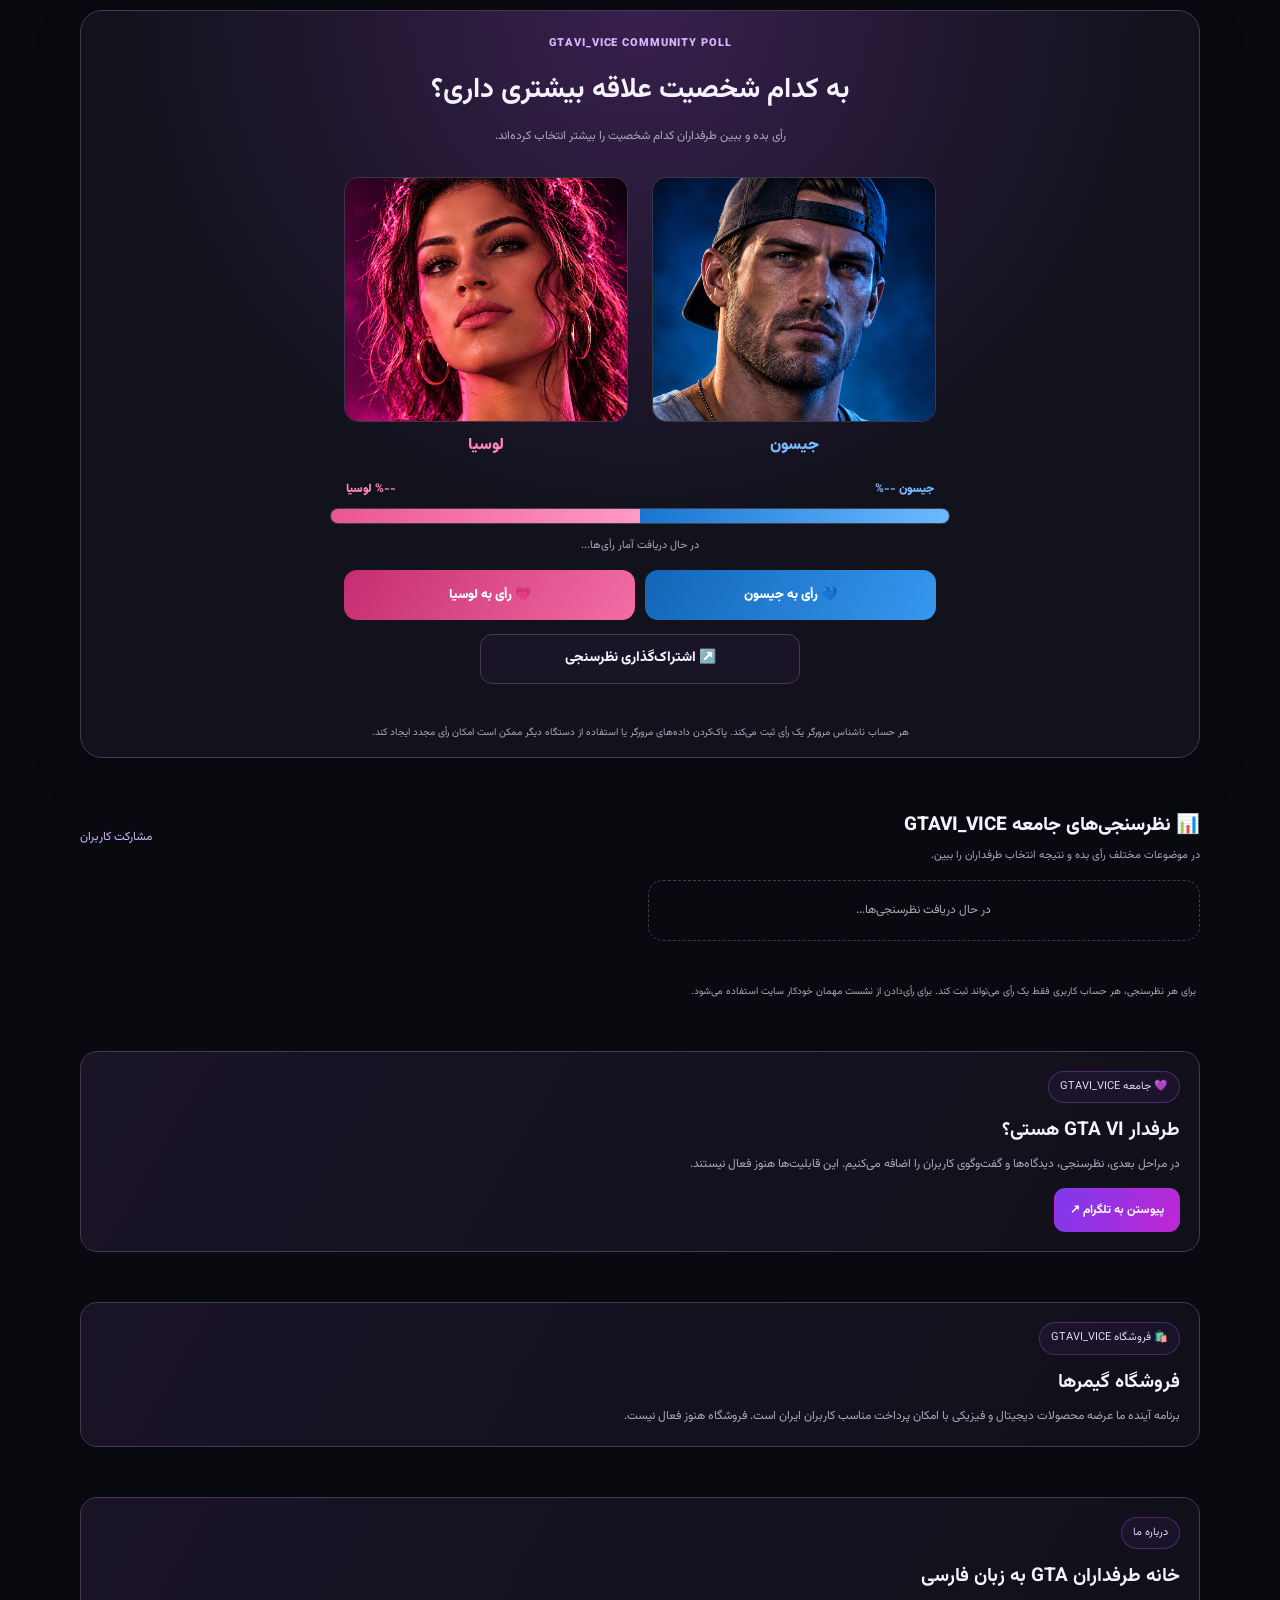
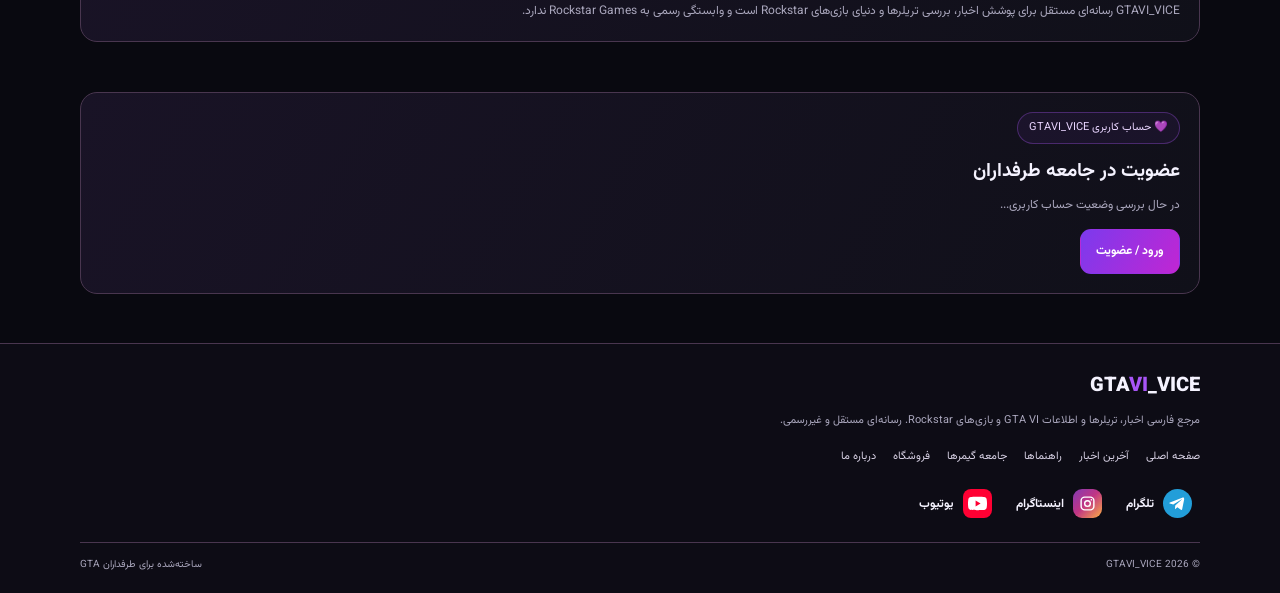
==== commit addb9963: "Add responsive styles for hero section and featured image" ====
--- a/index.html
+++ b/index.html
@@ -786,6 +786,83 @@
     background-repeat: no-repeat !important;
     background-color: #15101f;
 }
+  
+/* =====================================
+   GTAVI_VICE - HERO & FEATURED FIX
+   ===================================== */
+
+/* خوانایی متن بنر در تمام دستگاه‌ها */
+.hero-copy {
+  color: #ffffff !important;
+  text-shadow: 0 2px 12px #000000;
+}
+
+.hero h1 {
+  color: #ffffff !important;
+  text-shadow: 0 3px 14px #000000;
+}
+
+.hero h1 span {
+  color: #ff79d2 !important;
+}
+
+.hero-description {
+  color: #ffffff !important;
+  font-weight: 700 !important;
+  text-shadow: 0 2px 10px #000000 !important;
+}
+
+/* اصلاح تصویر خبر شاخص */
+.featured-image {
+  min-height: 240px !important;
+  background-size: cover !important;
+  background-position: center center !important;
+  background-repeat: no-repeat !important;
+  background-color: #15101f !important;
+}
+
+/* تنظیم اختصاصی موبایل */
+@media (max-width: 599px) {
+
+  .hero-layout {
+    min-height: 540px !important;
+    display: block !important;
+  }
+
+  .hero-art {
+    background-size: contain !important;
+    background-position: center top !important;
+    background-repeat: no-repeat !important;
+    background-color: #15101f !important;
+  }
+
+  .hero-copy {
+    width: 100% !important;
+    padding: 250px 18px 25px !important;
+    margin: 0 !important;
+    background: linear-gradient(
+      0deg,
+      #090910 0%,
+      #090910f2 72%,
+      #09091000 100%
+    );
+  }
+
+  .hero h1 {
+    font-size: 30px !important;
+    line-height: 1.7 !important;
+  }
+
+  .hero-description {
+    font-size: 13px !important;
+    line-height: 2 !important;
+  }
+
+  .featured-image {
+    min-height: 220px !important;
+  }
+}
+  
 </style>
 
 </head>
